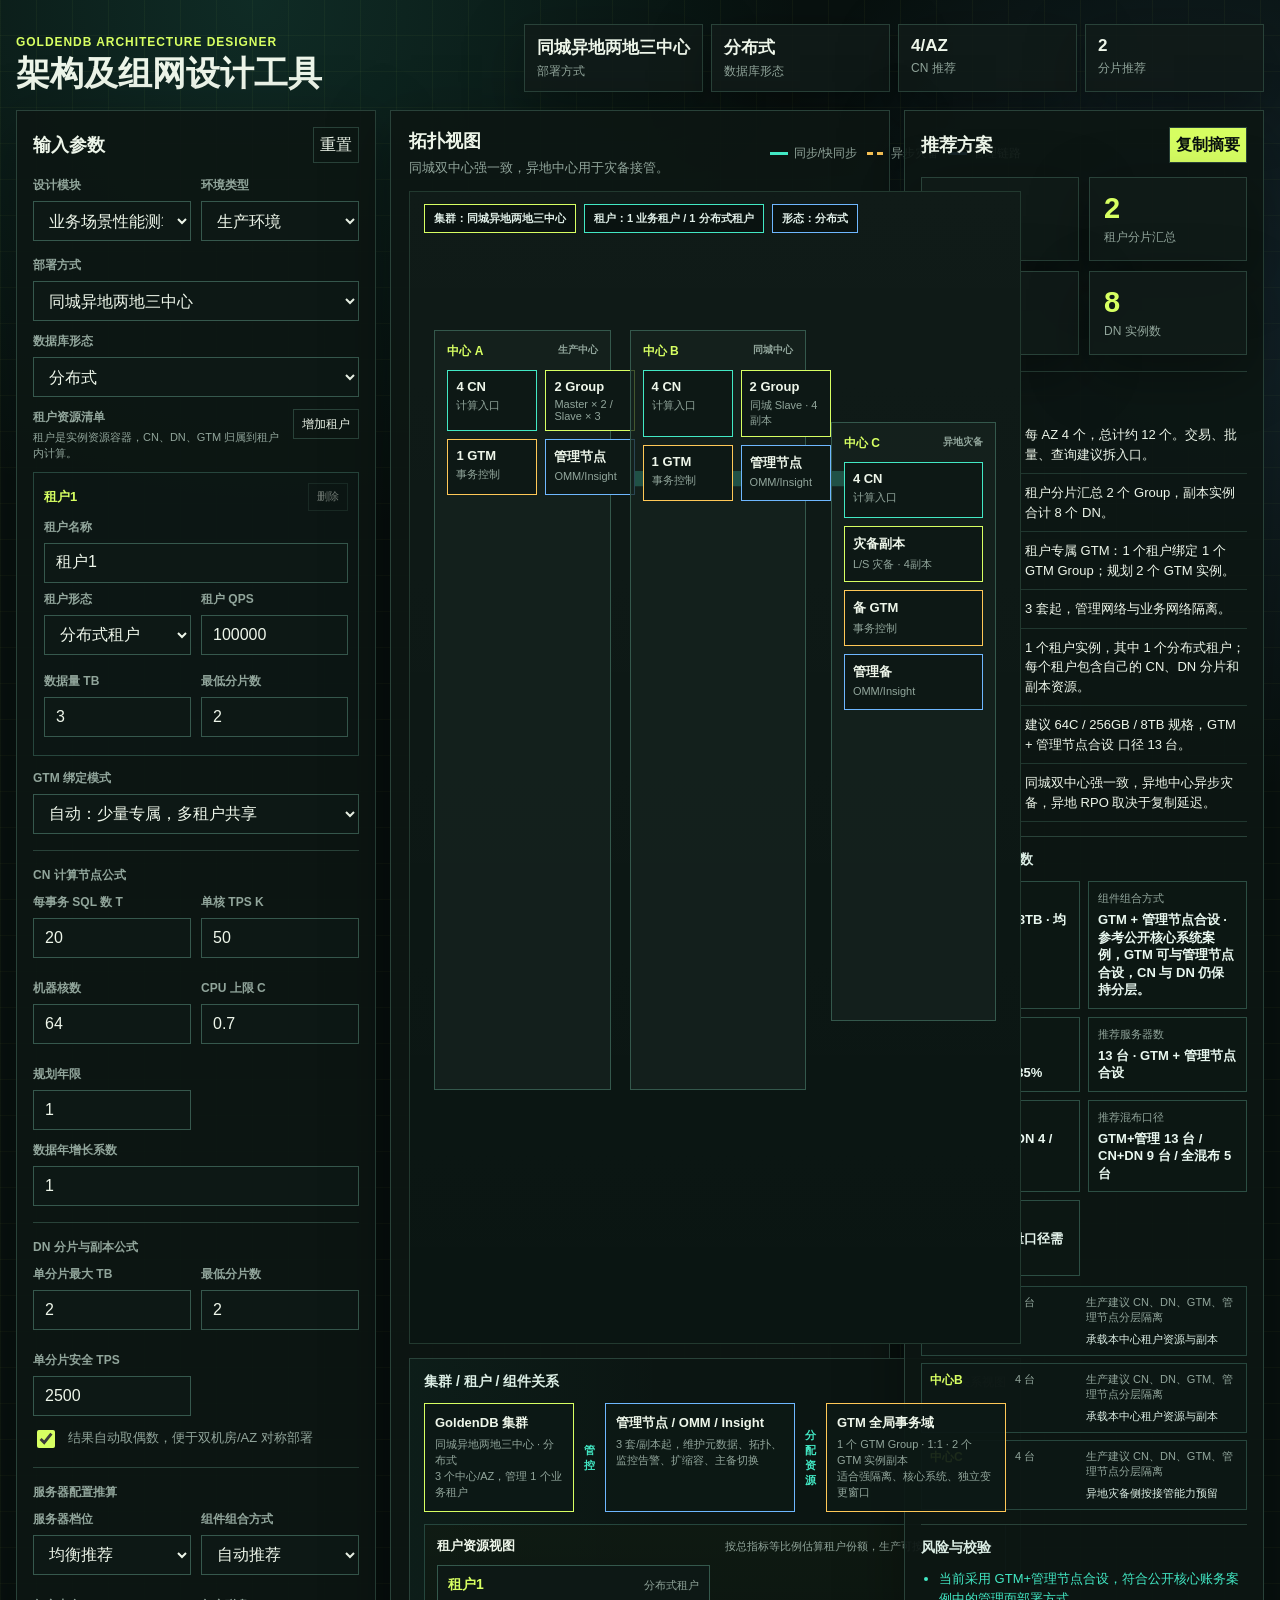
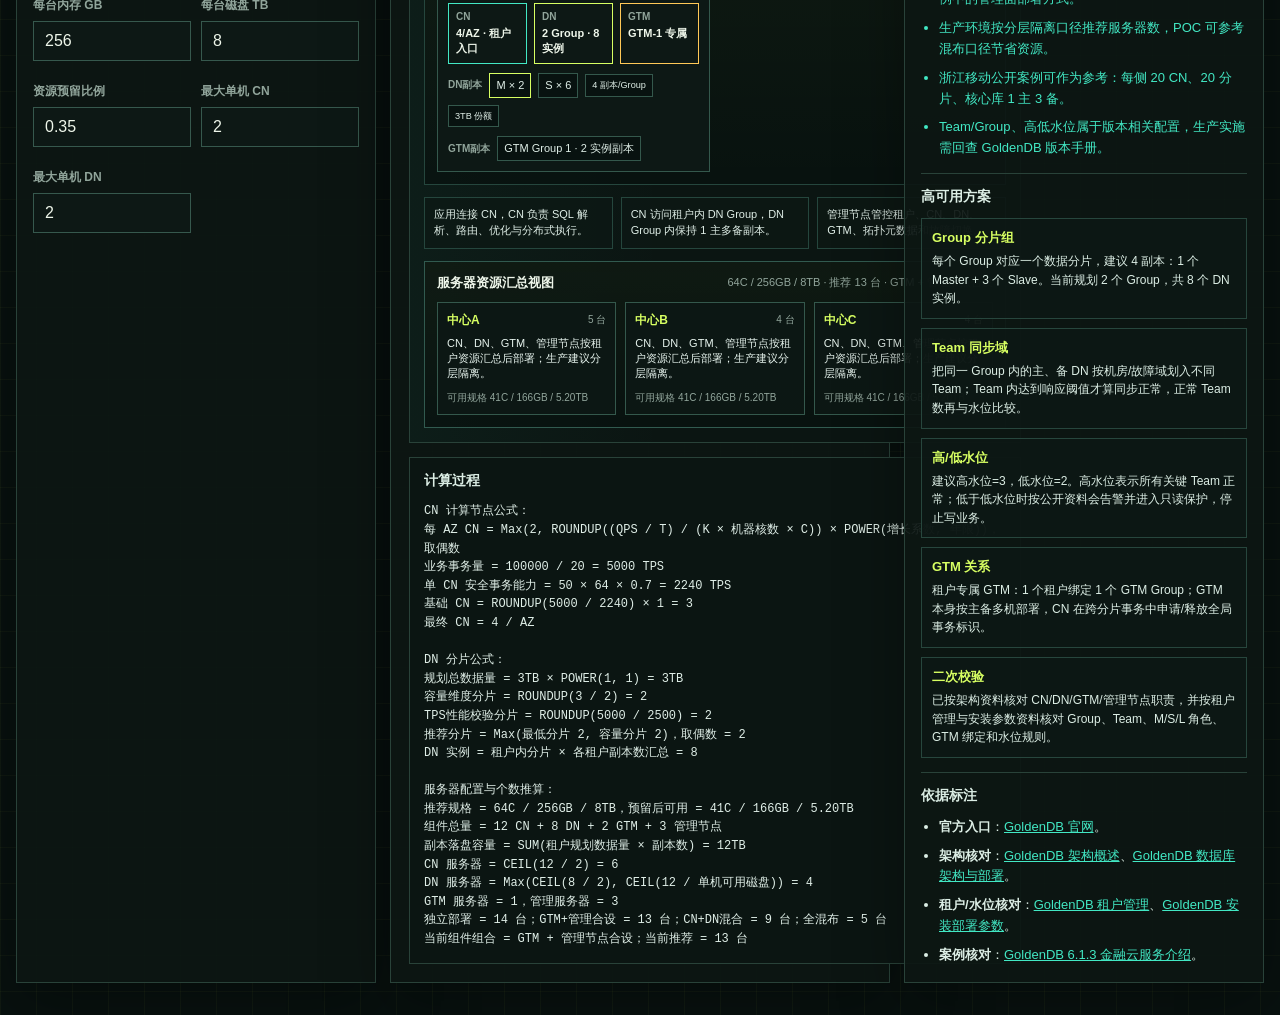
==== index.html @ 8abfb055 "Add GoldenDB architecture designer" ====
<!doctype html>
<html lang="zh-CN">
  <head>
    <meta charset="utf-8">
    <meta name="viewport" content="width=device-width, initial-scale=1">
    <title>GoldenDB 架构及组网设计工具</title>
    <link rel="stylesheet" href="./styles.css">
  </head>
  <body>
    <main class="shell">
      <header class="topbar">
        <div>
          <p class="eyebrow">GoldenDB Architecture Designer</p>
          <h1>架构及组网设计工具</h1>
        </div>
        <div class="status-strip" aria-label="方案摘要">
          <div><span id="summaryMode">两地三中心</span><small>部署方式</small></div>
          <div><span id="summaryShape">分布式</span><small>数据库形态</small></div>
          <div><span id="summaryCn">4/AZ</span><small>CN 推荐</small></div>
          <div><span id="summaryShard">2</span><small>分片推荐</small></div>
        </div>
      </header>

      <section class="workspace">
        <aside class="panel input-panel" aria-label="参数配置">
          <div class="panel-head">
            <h2>输入参数</h2>
            <button id="resetBtn" class="ghost-btn" type="button">重置</button>
          </div>

          <div class="grid-two">
            <label class="field">
              <span>设计模块</span>
              <select id="designModule">
                <option value="business" selected>业务场景性能测算</option>
                <option value="reverse">资源约束反推架构</option>
              </select>
            </label>
            <label class="field">
              <span>环境类型</span>
              <select id="environmentType">
                <option value="poc">POC测试环境</option>
                <option value="production" selected>生产环境</option>
              </select>
            </label>
          </div>

          <section id="businessParams" class="parameter-section">
            <label class="field">
              <span>部署方式</span>
              <select id="deploymentMode">
                <option value="local1az">本地单机房（POC）</option>
                <option value="local2az">同城本地两机房</option>
                <option value="twoSiteThreeDc" selected>同城异地两地三中心</option>
                <option value="threeSiteFiveDc">三地五中心</option>
              </select>
            </label>

            <label class="field">
              <span>数据库形态</span>
              <select id="dbShape">
                <option value="distributed" selected>分布式</option>
                <option value="centralized">集中式</option>
              </select>
            </label>

            <div class="tenant-editor-section">
              <div class="section-headline">
                <div>
                  <span class="section-label">租户资源清单</span>
                  <small>租户是实例资源容器，CN、DN、GTM 归属到租户内计算。</small>
                </div>
                <button id="addBusinessTenantBtn" class="ghost-btn compact-btn" type="button">增加租户</button>
              </div>
              <div id="businessTenantEditor" class="tenant-editor"></div>
            </div>

            <label class="field">
              <span>GTM 绑定模式</span>
              <select id="gtmBindMode">
                <option value="auto" selected>自动：少量专属，多租户共享</option>
                <option value="dedicated">租户专属：GTM 与租户 1:1</option>
                <option value="shared">系统级共享：GTM 与租户 1:n</option>
              </select>
            </label>

            <div class="divider"></div>

            <div class="section-label">CN 计算节点公式</div>
            <div class="grid-two">
              <label class="field">
                <span>每事务 SQL 数 T</span>
                <input id="sqlPerTxn" type="number" min="1" value="20">
              </label>
              <label class="field">
                <span>单核 TPS K</span>
                <input id="singleCoreTps" type="number" min="1" value="50">
              </label>
              <label class="field">
                <span>机器核数</span>
                <input id="cpuCores" type="number" min="1" value="64">
              </label>
              <label class="field">
                <span>CPU 上限 C</span>
                <input id="cpuLimit" type="number" min="0.1" max="1" step="0.05" value="0.7">
              </label>
              <label class="field">
                <span>规划年限</span>
                <input id="years" type="number" min="0" value="1">
              </label>
            </div>

            <label class="field">
              <span>数据年增长系数</span>
              <input id="growthFactor" type="number" min="1" step="0.05" value="1">
            </label>

            <div class="divider"></div>

            <div class="section-label">DN 分片与副本公式</div>
            <div class="grid-two">
              <label class="field">
                <span>单分片最大 TB</span>
                <input id="maxShardTb" type="number" min="0.1" step="0.1" value="2">
              </label>
              <label class="field">
                <span>最低分片数</span>
                <input id="minShards" type="number" min="1" value="2">
              </label>
              <label class="field">
                <span>单分片安全 TPS</span>
                <input id="safeShardTps" type="number" min="1" value="2500">
              </label>
            </div>

            <label class="toggle">
              <input id="forceEven" type="checkbox" checked>
              <span>结果自动取偶数，便于双机房/AZ 对称部署</span>
            </label>

            <div class="divider"></div>

            <div class="section-label">服务器配置推算</div>
            <div class="grid-two">
              <label class="field">
                <span>服务器档位</span>
                <select id="businessServerProfile">
                  <option value="balanced" selected>均衡推荐</option>
                  <option value="performance">性能优先</option>
                  <option value="storage">容量优先</option>
                </select>
              </label>
              <label class="field">
                <span>组件组合方式</span>
                <select id="businessComponentLayout">
                  <option value="auto" selected>自动推荐</option>
                  <option value="dedicated">独立部署</option>
                  <option value="gtmMgrMixed">GTM + 管理节点合设</option>
                  <option value="cnDnMixed">CN + DN 混合部署</option>
                  <option value="allMixed">CN + DN + GTM + 管理全混布</option>
                </select>
              </label>
              <label class="field">
                <span>每台内存 GB</span>
                <input id="businessMemoryGb" type="number" min="1" value="256">
              </label>
              <label class="field">
                <span>每台磁盘 TB</span>
                <input id="businessDiskTb" type="number" min="0.1" step="0.1" value="8">
              </label>
              <label class="field">
                <span>资源预留比例</span>
                <input id="businessReserveRatio" type="number" min="0" max="0.8" step="0.05" value="0.35">
              </label>
              <label class="field">
                <span>最大单机 CN</span>
                <input id="businessMaxCnPerServer" type="number" min="1" value="2">
              </label>
              <label class="field">
                <span>最大单机 DN</span>
                <input id="businessMaxDnPerServer" type="number" min="1" value="2">
              </label>
            </div>
          </section>

          <section id="reverseParams" class="parameter-section hidden">
            <label class="field">
              <span>部署方式</span>
              <select id="reverseDeploymentMode">
                <option value="local1az">本地单机房（POC）</option>
                <option value="local2az">同城本地两机房</option>
                <option value="twoSiteThreeDc" selected>同城异地两地三中心</option>
                <option value="threeSiteFiveDc">三地五中心</option>
              </select>
            </label>

            <label class="field">
              <span>设计目标</span>
              <select id="reverseGoal">
                <option value="balanced" selected>均衡推荐</option>
                <option value="performance">性能优先</option>
                <option value="availability">可用性优先</option>
              </select>
            </label>

            <div class="grid-two">
              <label class="field">
                <span>服务器总数</span>
                <input id="reverseServerCount" type="number" min="1" value="20">
              </label>
              <label class="field">
                <span>服务器类型</span>
                <select id="reverseServerType">
                  <option value="general" selected>通用型</option>
                  <option value="compute">计算型</option>
                  <option value="storage">存储型</option>
                </select>
              </label>
              <label class="field">
                <span>每台 CPU 核数</span>
                <input id="reverseCpuCores" type="number" min="1" value="64">
              </label>
              <label class="field">
                <span>每台内存 GB</span>
                <input id="reverseMemoryGb" type="number" min="1" value="256">
              </label>
              <label class="field">
                <span>每台磁盘 TB</span>
                <input id="reverseDiskTb" type="number" min="0.1" step="0.1" value="8">
              </label>
              <label class="field">
                <span>资源预留比例</span>
                <input id="reverseReserveRatio" type="number" min="0" max="0.8" step="0.05" value="0.35">
              </label>
            </div>

            <div class="divider"></div>

            <div class="tenant-editor-section">
              <div class="section-headline">
                <div>
                  <span class="section-label">租户、分片与副本</span>
                  <small>资源反推按租户逐项汇总，可分别设置分片数、副本数和 CN。</small>
                </div>
                <button id="addReverseTenantBtn" class="ghost-btn compact-btn" type="button">增加租户</button>
              </div>
              <div id="reverseTenantEditor" class="tenant-editor"></div>
            </div>

            <div class="grid-two">
              <label class="field">
                <span>最大单机 DN</span>
                <input id="reverseMaxDnPerServer" type="number" min="1" value="2">
              </label>
              <label class="field">
                <span>最大单机 CN</span>
                <input id="reverseMaxCnPerServer" type="number" min="1" value="2">
              </label>
            </div>

            <label class="field">
              <span>GTM 绑定模式</span>
              <select id="reverseGtmBindMode">
                <option value="auto" selected>自动：少量专属，多租户共享</option>
                <option value="dedicated">租户专属：GTM 与租户 1:1</option>
                <option value="shared">系统级共享：GTM 与租户 1:n</option>
              </select>
            </label>

            <label class="field">
              <span>组件组合方式</span>
              <select id="reverseComponentLayout">
                <option value="auto" selected>自动推荐</option>
                <option value="dedicated">独立部署</option>
                <option value="gtmMgrMixed">GTM + 管理节点合设</option>
                <option value="cnDnMixed">CN + DN 混合部署</option>
                <option value="allMixed">CN + DN + GTM + 管理全混布</option>
              </select>
            </label>
          </section>
        </aside>

        <section class="canvas-panel" aria-label="架构拓扑">
          <div class="canvas-head">
            <div>
              <h2>拓扑视图</h2>
              <p id="topologySubtitle">同城双中心强一致，异地中心用于灾备接管。</p>
            </div>
            <div class="legend">
              <span><i class="sync"></i>同步/快同步</span>
              <span><i class="async"></i>异步灾备</span>
              <span><i class="mgmt"></i>管理链路</span>
            </div>
          </div>

          <div id="topology" class="topology" role="img" aria-label="GoldenDB 部署拓扑"></div>

          <div class="relation-card">
            <div class="relation-head">
              <h3>集群 / 租户 / 组件关系</h3>
              <span>逻辑关系视图</span>
            </div>
            <div id="relationGraph" class="relation-graph" role="img" aria-label="GoldenDB 集群租户组件关系"></div>
          </div>

          <div class="formula-card">
            <h3>计算过程</h3>
            <pre id="formulaOutput"></pre>
          </div>
        </section>

        <aside class="panel result-panel" aria-label="方案输出">
          <div class="panel-head">
            <h2>推荐方案</h2>
            <button id="copyBtn" class="primary-btn" type="button">复制摘要</button>
          </div>

          <div class="metrics">
            <div class="metric-card">
              <span id="cnPerAz">4</span>
              <small>CN/AZ 汇总</small>
            </div>
            <div class="metric-card">
              <span id="shardCount">2</span>
              <small>租户分片汇总</small>
            </div>
            <div class="metric-card">
              <span id="replicasPerShard">4</span>
              <small>每分片副本</small>
            </div>
            <div class="metric-card">
              <span id="dnInstances">8</span>
              <small>DN 实例数</small>
            </div>
          </div>

          <div class="output-block">
            <h3>节点部署建议</h3>
            <table>
              <tbody id="nodePlan"></tbody>
            </table>
          </div>

          <div id="businessServerBlock" class="output-block">
            <h3>服务器配置及个数</h3>
            <div id="businessServerPlan" class="reverse-plan"></div>
          </div>

          <div id="reversePlanBlock" class="output-block hidden">
            <h3>资源反推最优方案</h3>
            <div id="reversePlan" class="reverse-plan"></div>
          </div>

          <div class="output-block">
            <h3>风险与校验</h3>
            <ul id="riskList" class="risk-list"></ul>
          </div>

          <div class="output-block">
            <h3>高可用方案</h3>
            <div id="haGuide" class="ha-guide"></div>
          </div>

          <div class="output-block">
            <h3>依据标注</h3>
            <ul class="source-list">
              <li><strong>官方入口</strong>：<a href="https://www.goldendb.com/" target="_blank" rel="noreferrer">GoldenDB 官网</a>。</li>
              <li><strong>架构核对</strong>：<a href="https://www.modb.pro/db/1861230042106310656" target="_blank" rel="noreferrer">GoldenDB 架构概述</a>、<a href="https://www.cnblogs.com/smart-cloud/articles/19176195" target="_blank" rel="noreferrer">GoldenDB 数据库架构与部署</a>。</li>
              <li><strong>租户/水位核对</strong>：<a href="https://www.modb.pro/db/1772275217795223552" target="_blank" rel="noreferrer">GoldenDB 租户管理</a>、<a href="https://www.cnblogs.com/xinxin1222/p/18021912" target="_blank" rel="noreferrer">GoldenDB 安装部署参数</a>。</li>
              <li><strong>案例核对</strong>：<a href="https://www.bankalliance.com.cn/sccba/service/paas/database02/goldend6.1.3/index.html" target="_blank" rel="noreferrer">GoldenDB 6.1.3 金融云服务介绍</a>。</li>
            </ul>
          </div>
        </aside>
      </section>
    </main>

    <script src="./app.js"></script>
  </body>
</html>
---- styles.css ----
:root {
  --bg: #08110f;
  --panel: #111b18;
  --panel-2: #16231f;
  --ink: #eef6ea;
  --muted: #91a59b;
  --line: #294239;
  --accent: #d7ff62;
  --teal: #42e8c4;
  --blue: #6eb7ff;
  --warn: #ffc857;
  --danger: #ff6b6b;
  --shadow: 0 18px 60px rgba(0, 0, 0, 0.35);
}

* {
  box-sizing: border-box;
}

* {
  overflow-wrap: anywhere;
}

body {
  margin: 0;
  min-height: 100vh;
  color: var(--ink);
  background:
    linear-gradient(90deg, rgba(215, 255, 98, 0.04) 1px, transparent 1px),
    linear-gradient(0deg, rgba(215, 255, 98, 0.035) 1px, transparent 1px),
    radial-gradient(circle at 20% 0%, rgba(66, 232, 196, 0.12), transparent 34rem),
    radial-gradient(circle at 95% 12%, rgba(110, 183, 255, 0.12), transparent 30rem),
    var(--bg);
  background-size: 36px 36px, 36px 36px, auto, auto, auto;
  font-family: "Avenir Next", "PingFang SC", "Microsoft YaHei", sans-serif;
}

button,
input,
select {
  font: inherit;
}

.shell {
  width: min(1760px, calc(100vw - 32px));
  margin: 0 auto;
  padding: 24px 0 32px;
}

.topbar {
  display: flex;
  align-items: end;
  justify-content: space-between;
  gap: 24px;
  margin-bottom: 18px;
}

.eyebrow {
  margin: 0 0 6px;
  color: var(--accent);
  font-size: 12px;
  font-weight: 700;
  letter-spacing: 0.08em;
  text-transform: uppercase;
}

h1,
h2,
h3,
p {
  margin-top: 0;
}

h1 {
  margin-bottom: 0;
  font-size: 34px;
  line-height: 1.1;
}

h2 {
  margin-bottom: 0;
  font-size: 18px;
}

h3 {
  margin-bottom: 12px;
  font-size: 14px;
  color: #dceee5;
}

.status-strip {
  display: grid;
  grid-template-columns: repeat(4, minmax(116px, 1fr));
  gap: 8px;
  min-width: 540px;
}

.status-strip div,
.metric-card {
  border: 1px solid var(--line);
  background: rgba(17, 27, 24, 0.88);
  box-shadow: var(--shadow);
}

.status-strip div {
  padding: 11px 12px;
}

.status-strip span {
  display: block;
  font-size: 17px;
  font-weight: 800;
}

.status-strip small,
.metric-card small {
  display: block;
  margin-top: 4px;
  color: var(--muted);
  font-size: 12px;
}

.workspace {
  display: grid;
  grid-template-columns: 360px minmax(420px, 1fr) 360px;
  gap: 14px;
  align-items: stretch;
}

.panel,
.canvas-panel {
  border: 1px solid var(--line);
  background: rgba(12, 22, 19, 0.92);
  box-shadow: var(--shadow);
}

.panel {
  padding: 16px;
}

.panel-head,
.canvas-head {
  display: flex;
  align-items: center;
  justify-content: space-between;
  gap: 12px;
  margin-bottom: 14px;
}

.ghost-btn,
.primary-btn {
  min-height: 36px;
  border: 1px solid var(--line);
  cursor: pointer;
  white-space: normal;
}

.ghost-btn {
  color: var(--ink);
  background: transparent;
}

.primary-btn {
  color: #08110f;
  font-weight: 800;
  background: var(--accent);
}

.field {
  display: grid;
  gap: 7px;
  margin-bottom: 12px;
}

.field span,
.section-label {
  color: var(--muted);
  font-size: 12px;
  font-weight: 700;
}

input,
select {
  width: 100%;
  min-height: 40px;
  border: 1px solid #36584d;
  border-radius: 0;
  color: var(--ink);
  background: #0d1815;
  padding: 0 11px;
  outline: none;
  min-width: 0;
}

input:focus,
select:focus {
  border-color: var(--accent);
  box-shadow: 0 0 0 2px rgba(215, 255, 98, 0.14);
}

.grid-two {
  display: grid;
  grid-template-columns: 1fr 1fr;
  gap: 10px;
}

.divider {
  height: 1px;
  background: var(--line);
  margin: 16px 0;
}

.section-label {
  margin-bottom: 10px;
}

.section-headline {
  display: flex;
  align-items: flex-start;
  justify-content: space-between;
  gap: 10px;
  margin-bottom: 10px;
}

.section-headline .section-label {
  display: block;
  margin-bottom: 4px;
}

.section-headline small {
  display: block;
  color: var(--muted);
  font-size: 11px;
  line-height: 1.45;
}

.compact-btn {
  flex: 0 0 auto;
  min-height: 30px;
  padding: 4px 8px;
  font-size: 12px;
}

.icon-btn {
  min-height: 28px;
  padding: 3px 8px;
  font-size: 11px;
}

.icon-btn:disabled {
  cursor: not-allowed;
  opacity: 0.45;
}

.tenant-editor-section {
  margin: 12px 0 14px;
}

.tenant-editor {
  display: grid;
  gap: 10px;
}

.tenant-editor-card {
  border: 1px solid #27463d;
  background: rgba(13, 24, 21, 0.74);
  padding: 10px;
}

.tenant-editor-title {
  display: flex;
  align-items: center;
  justify-content: space-between;
  gap: 8px;
  margin-bottom: 8px;
}

.tenant-editor-title strong {
  color: var(--accent);
  font-size: 13px;
  line-height: 1.35;
}

.compact-field {
  margin-bottom: 8px;
}

.parameter-section {
  margin-top: 4px;
}

.hidden {
  display: none !important;
}

.toggle {
  display: flex;
  align-items: flex-start;
  gap: 10px;
  color: var(--muted);
  font-size: 13px;
  line-height: 1.5;
}

.toggle input {
  width: 18px;
  min-height: 18px;
  margin-top: 2px;
  accent-color: var(--accent);
}

.canvas-panel {
  display: grid;
  grid-template-rows: auto minmax(440px, 1fr) auto auto;
  padding: 18px;
}

.canvas-head p {
  margin: 6px 0 0;
  color: var(--muted);
  font-size: 13px;
}

.legend {
  display: flex;
  flex-wrap: wrap;
  justify-content: end;
  gap: 10px;
  color: var(--muted);
  font-size: 12px;
}

.legend span {
  display: inline-flex;
  align-items: center;
  gap: 6px;
}

.legend i {
  width: 18px;
  height: 3px;
  display: inline-block;
}

.sync {
  background: var(--teal);
}

.async {
  background: repeating-linear-gradient(90deg, var(--warn) 0 6px, transparent 6px 10px);
}

.mgmt {
  background: var(--blue);
}

.topology {
  position: relative;
  min-height: 440px;
  overflow: auto;
  border: 1px solid #22392f;
  background:
    linear-gradient(180deg, rgba(255,255,255,0.025), transparent),
    #0a1512;
}

.reverse-topology-board {
  position: relative;
  z-index: 1;
  display: grid;
  gap: 12px;
  min-height: 440px;
  padding: 56px 14px 14px;
}

.reverse-cluster-summary {
  display: grid;
  grid-template-columns: repeat(6, minmax(0, 1fr));
  gap: 8px;
}

.reverse-summary-card,
.reverse-server-node,
.reverse-tenant-map-card {
  border: 1px solid #34584c;
  background: rgba(13, 24, 21, 0.9);
  padding: 10px;
  min-width: 0;
}

.reverse-summary-card strong {
  display: block;
  color: var(--accent);
  font-size: 24px;
  line-height: 1;
}

.reverse-summary-card span {
  display: block;
  margin-top: 6px;
  color: #eef6ea;
  font-size: 12px;
  font-weight: 800;
}

.reverse-summary-card small,
.reverse-server-node small,
.reverse-tenant-map-card small,
.reverse-section-title span {
  display: block;
  margin-top: 5px;
  color: var(--muted);
  font-size: 11px;
  line-height: 1.35;
}

.reverse-summary-card.tenant,
.reverse-summary-card.cn {
  border-color: var(--teal);
}

.reverse-summary-card.dn {
  border-color: var(--accent);
}

.reverse-summary-card.gtm {
  border-color: var(--warn);
}

.reverse-summary-card.mgr {
  border-color: var(--blue);
}

.reverse-server-section,
.reverse-tenant-map {
  border: 1px solid #25463d;
  background: rgba(8, 17, 15, 0.62);
  padding: 12px;
}

.reverse-section-title {
  display: flex;
  align-items: center;
  justify-content: space-between;
  gap: 12px;
  margin-bottom: 10px;
}

.reverse-section-title strong {
  color: #e9f8f0;
  font-size: 13px;
}

.reverse-server-grid {
  display: grid;
  grid-template-columns: repeat(4, minmax(0, 1fr));
  gap: 9px;
}

.reverse-server-node {
  min-height: 92px;
}

.reverse-server-node.reserve {
  opacity: 0.68;
}

.reverse-server-node div {
  display: flex;
  justify-content: space-between;
  gap: 8px;
  margin-bottom: 7px;
}

.reverse-server-node strong,
.reverse-tenant-map-card strong {
  color: var(--accent);
  font-size: 12px;
}

.reverse-server-node span,
.reverse-tenant-map-card span {
  color: var(--muted);
  font-size: 11px;
}

.reverse-server-node p {
  min-height: 28px;
  margin: 0;
  color: #e7f4ee;
  font-size: 11px;
  line-height: 1.35;
}

.reverse-tenant-map-grid {
  display: grid;
  grid-template-columns: repeat(3, minmax(0, 1fr));
  gap: 9px;
}

.site {
  position: absolute;
  border: 1px solid #34584c;
  background: rgba(22, 35, 31, 0.76);
  padding: 12px;
}

.site-title {
  display: flex;
  justify-content: space-between;
  gap: 8px;
  margin-bottom: 10px;
  color: var(--accent);
  font-size: 12px;
  font-weight: 800;
}

.site-title small {
  color: var(--muted);
  font-weight: 600;
}

.node-grid {
  display: grid;
  grid-template-columns: repeat(2, minmax(90px, 1fr));
  gap: 8px;
}

.disaster-site .node-grid {
  grid-template-columns: 1fr;
}

.node {
  min-height: 56px;
  border: 1px solid #34584c;
  background: #0d1815;
  padding: 8px;
  min-width: 0;
}

.node strong {
  display: block;
  font-size: 13px;
}

.node small {
  display: block;
  margin-top: 4px;
  color: var(--muted);
  font-size: 11px;
}

.node.cn {
  border-color: var(--teal);
}

.node.dn {
  border-color: var(--accent);
}

.node.gtm {
  border-color: var(--warn);
}

.node.mgr {
  border-color: var(--blue);
}

.link-layer {
  position: absolute;
  inset: 0;
  pointer-events: none;
}

.topology-ribbon {
  position: absolute;
  left: 14px;
  right: 14px;
  top: 12px;
  z-index: 2;
  display: flex;
  flex-wrap: wrap;
  gap: 8px;
  pointer-events: none;
}

.topology-chip {
  border: 1px solid #34584c;
  background: rgba(8, 17, 15, 0.84);
  color: #dfeee7;
  padding: 6px 9px;
  font-size: 11px;
  font-weight: 800;
}

.topology-chip.cluster {
  border-color: var(--accent);
}

.topology-chip.tenant {
  border-color: var(--teal);
}

.topology-chip.shape {
  border-color: var(--blue);
}

.formula-card {
  margin-top: 14px;
  border: 1px solid var(--line);
  background: #0b1512;
  padding: 14px;
}

.relation-card {
  margin-top: 14px;
  border: 1px solid var(--line);
  background:
    linear-gradient(90deg, rgba(66, 232, 196, 0.04), transparent 42%),
    #0b1512;
  padding: 14px;
}

.relation-head {
  display: flex;
  align-items: center;
  justify-content: space-between;
  gap: 12px;
  margin-bottom: 12px;
}

.relation-head h3 {
  margin-bottom: 0;
}

.relation-head span {
  color: var(--muted);
  font-size: 12px;
}

.relation-graph {
  display: grid;
  gap: 12px;
}

.relation-line {
  display: grid;
  grid-template-columns: minmax(150px, 1fr) auto minmax(190px, 1.1fr) auto minmax(180px, 1fr);
  gap: 10px;
  align-items: stretch;
}

.relation-arrow {
  align-self: center;
  color: var(--teal);
  font-size: 11px;
  font-weight: 900;
  text-align: center;
  text-transform: uppercase;
}

.relation-column {
  position: relative;
  display: grid;
  align-content: start;
  gap: 10px;
}

.relation-column + .relation-column::before {
  content: "";
  position: absolute;
  left: -18px;
  top: 50%;
  width: 14px;
  height: 2px;
  background: var(--teal);
  box-shadow: 0 0 0 1px rgba(66, 232, 196, 0.18);
}

.relation-node {
  position: relative;
  border: 1px solid #34584c;
  background: rgba(13, 24, 21, 0.92);
  padding: 10px;
  min-height: 66px;
  min-width: 0;
}

.relation-node::after {
  content: attr(data-edge);
  position: absolute;
  top: 50%;
  right: -22px;
  transform: translateY(-50%);
  color: var(--teal);
  font-size: 14px;
}

.relation-column:last-child .relation-node::after {
  display: none;
}

.relation-line .relation-node::after {
  display: none;
}

.relation-node strong {
  display: block;
  font-size: 13px;
}

.relation-node small {
  display: block;
  margin-top: 5px;
  color: var(--muted);
  font-size: 11px;
  line-height: 1.45;
}

.relation-node.cluster {
  border-color: var(--accent);
}

.relation-node.system {
  border-color: var(--blue);
}

.relation-node.tenant {
  border-color: var(--teal);
}

.relation-node.cn {
  border-color: var(--teal);
}

.relation-node.dn {
  border-color: var(--accent);
}

.relation-node.gtm {
  border-color: var(--warn);
}

.relation-node.mgr {
  border-color: var(--blue);
}

.tenant-board {
  border: 1px solid #25463d;
  background:
    linear-gradient(180deg, rgba(215, 255, 98, 0.03), transparent),
    rgba(8, 17, 15, 0.72);
  padding: 12px;
}

.tenant-board-head {
  display: flex;
  align-items: center;
  justify-content: space-between;
  gap: 12px;
  margin-bottom: 10px;
}

.tenant-board-head strong {
  font-size: 13px;
}

.tenant-board-head span {
  color: var(--muted);
  font-size: 11px;
}

.tenant-grid {
  display: grid;
  grid-template-columns: repeat(2, minmax(0, 1fr));
  gap: 10px;
}

.tenant-card {
  border: 1px solid #34584c;
  background: #0d1815;
  padding: 10px;
  min-width: 0;
}

.tenant-title {
  display: flex;
  align-items: center;
  justify-content: space-between;
  gap: 8px;
  margin-bottom: 9px;
}

.tenant-title strong {
  color: var(--accent);
  font-size: 14px;
}

.tenant-title span {
  color: var(--muted);
  font-size: 11px;
}

.tenant-resource-grid {
  display: grid;
  grid-template-columns: repeat(3, minmax(0, 1fr));
  gap: 7px;
}

.tenant-resource {
  min-height: 50px;
  border: 1px solid #34584c;
  padding: 7px;
}

.tenant-resource b,
.replica-strip b {
  display: block;
  margin-bottom: 4px;
  font-size: 10px;
  color: var(--muted);
}

.tenant-resource span {
  display: block;
  font-size: 11px;
  font-weight: 800;
  line-height: 1.35;
}

.tenant-resource.cn {
  border-color: var(--teal);
}

.tenant-resource.dn {
  border-color: var(--accent);
}

.tenant-resource.gtm {
  border-color: var(--warn);
}

.replica-strip {
  display: flex;
  align-items: center;
  flex-wrap: wrap;
  gap: 7px;
  margin-top: 9px;
  color: #dfeee7;
  font-size: 11px;
}

.replica-strip b {
  margin-bottom: 0;
}

.replica-strip span,
.replica-strip small,
.tenant-overflow {
  border: 1px solid #34584c;
  background: rgba(8, 17, 15, 0.74);
  padding: 4px 6px;
  line-height: 1.35;
}

.replica-strip .master {
  border-color: var(--accent);
}

.tenant-overflow {
  color: var(--muted);
  font-size: 12px;
}

.server-board {
  border-color: #315a4f;
}

.server-board-grid {
  display: grid;
  grid-template-columns: repeat(3, minmax(0, 1fr));
  gap: 9px;
}

.server-tile {
  min-height: 100px;
  border: 1px solid #34584c;
  background: rgba(13, 24, 21, 0.9);
  padding: 9px;
}

.server-tile div {
  display: flex;
  align-items: center;
  justify-content: space-between;
  gap: 8px;
  margin-bottom: 7px;
}

.server-tile strong {
  color: var(--accent);
  font-size: 12px;
}

.server-tile span,
.server-tile small {
  color: var(--muted);
  font-size: 10px;
}

.server-tile p {
  min-height: 36px;
  margin: 0 0 7px;
  color: #e7f4ee;
  font-size: 11px;
  line-height: 1.35;
}

.relation-notes {
  display: grid;
  grid-template-columns: repeat(3, minmax(0, 1fr));
  gap: 8px;
}

.relation-notes span {
  border: 1px solid #25463d;
  background: rgba(13, 24, 21, 0.76);
  color: #dfeee7;
  padding: 9px;
  font-size: 11px;
  line-height: 1.45;
}

pre {
  margin: 0;
  overflow: auto;
  white-space: pre-wrap;
  color: #dfeee7;
  font-family: "SFMono-Regular", Consolas, monospace;
  font-size: 12px;
  line-height: 1.55;
}

.metrics {
  display: grid;
  grid-template-columns: repeat(2, 1fr);
  gap: 10px;
  margin-bottom: 16px;
}

.metric-card {
  padding: 14px;
}

.metric-card span {
  display: block;
  font-size: 29px;
  font-weight: 900;
  color: var(--accent);
}

.output-block {
  border-top: 1px solid var(--line);
  padding-top: 14px;
  margin-top: 14px;
}

table {
  width: 100%;
  border-collapse: collapse;
  font-size: 13px;
}

td {
  border-bottom: 1px solid #20372f;
  padding: 9px 0;
  vertical-align: top;
  line-height: 1.5;
}

td:first-child {
  color: var(--muted);
  width: 104px;
  min-width: 96px;
}

.risk-list,
.source-list {
  margin: 0;
  padding-left: 18px;
  color: #dceee5;
  font-size: 13px;
  line-height: 1.6;
}

.risk-list li + li,
.source-list li + li {
  margin-top: 8px;
}

.risk-high {
  color: var(--danger);
}

.risk-mid {
  color: var(--warn);
}

.risk-ok {
  color: var(--teal);
}

.ha-guide {
  display: grid;
  gap: 9px;
}

.ha-item {
  border: 1px solid #27463d;
  background: rgba(13, 24, 21, 0.72);
  padding: 10px;
}

.ha-item strong {
  display: block;
  margin-bottom: 5px;
  color: var(--accent);
  font-size: 13px;
}

.ha-item span {
  display: block;
  color: #dceee5;
  font-size: 12px;
  line-height: 1.55;
}

.reverse-plan {
  display: grid;
  gap: 10px;
}

.reverse-card-grid {
  display: grid;
  grid-template-columns: repeat(2, minmax(0, 1fr));
  gap: 8px;
}

.reverse-card {
  border: 1px solid #2c4e43;
  background: rgba(13, 24, 21, 0.76);
  padding: 9px;
}

.reverse-card span {
  display: block;
  margin-bottom: 5px;
  color: var(--muted);
  font-size: 11px;
}

.reverse-card strong {
  display: block;
  color: #e9f8f0;
  font-size: 13px;
  line-height: 1.35;
  overflow-wrap: anywhere;
}

.server-plan-list {
  display: grid;
  gap: 7px;
}

.server-row {
  display: grid;
  grid-template-columns: 78px 64px 1fr;
  gap: 7px;
  align-items: start;
  border: 1px solid #27463d;
  background: rgba(13, 24, 21, 0.72);
  padding: 8px;
}

.server-row strong {
  color: var(--accent);
  font-size: 12px;
  line-height: 1.35;
}

.server-row span,
.server-row small,
.server-row i {
  color: var(--muted);
  font-size: 11px;
  font-style: normal;
}

.server-row small,
.server-row i {
  grid-column: 3;
}

.server-row i {
  color: #dceee5;
}

a {
  color: var(--teal);
}

@media (max-width: 1100px) {
  .topbar {
    align-items: stretch;
    flex-direction: column;
  }

  .status-strip {
    min-width: 0;
  }

  .workspace {
    grid-template-columns: 1fr;
  }

  .canvas-panel {
    min-height: 720px;
  }

.relation-line,
.relation-notes,
  .server-board-grid,
  .reverse-cluster-summary,
  .reverse-tenant-map-grid {
    grid-template-columns: 1fr;
    gap: 12px;
  }

  .reverse-server-grid {
    grid-template-columns: repeat(2, minmax(0, 1fr));
  }

  .relation-arrow {
    display: none;
  }

  .relation-column + .relation-column::before,
  .relation-node::after {
    display: none;
  }
}

@media (max-width: 720px) {
  .shell {
    width: min(100vw - 20px, 1760px);
    padding-top: 14px;
  }

  h1 {
    font-size: 26px;
  }

  .status-strip,
  .grid-two,
  .metrics {
    grid-template-columns: 1fr;
  }

  .canvas-panel {
    padding: 12px;
  }

  .topology {
    min-height: 760px;
  }

  .tenant-grid,
  .tenant-resource-grid,
  .reverse-card-grid,
  .server-row,
  .reverse-server-grid {
    grid-template-columns: 1fr;
  }

  .server-row small,
  .server-row i {
    grid-column: auto;
  }
}
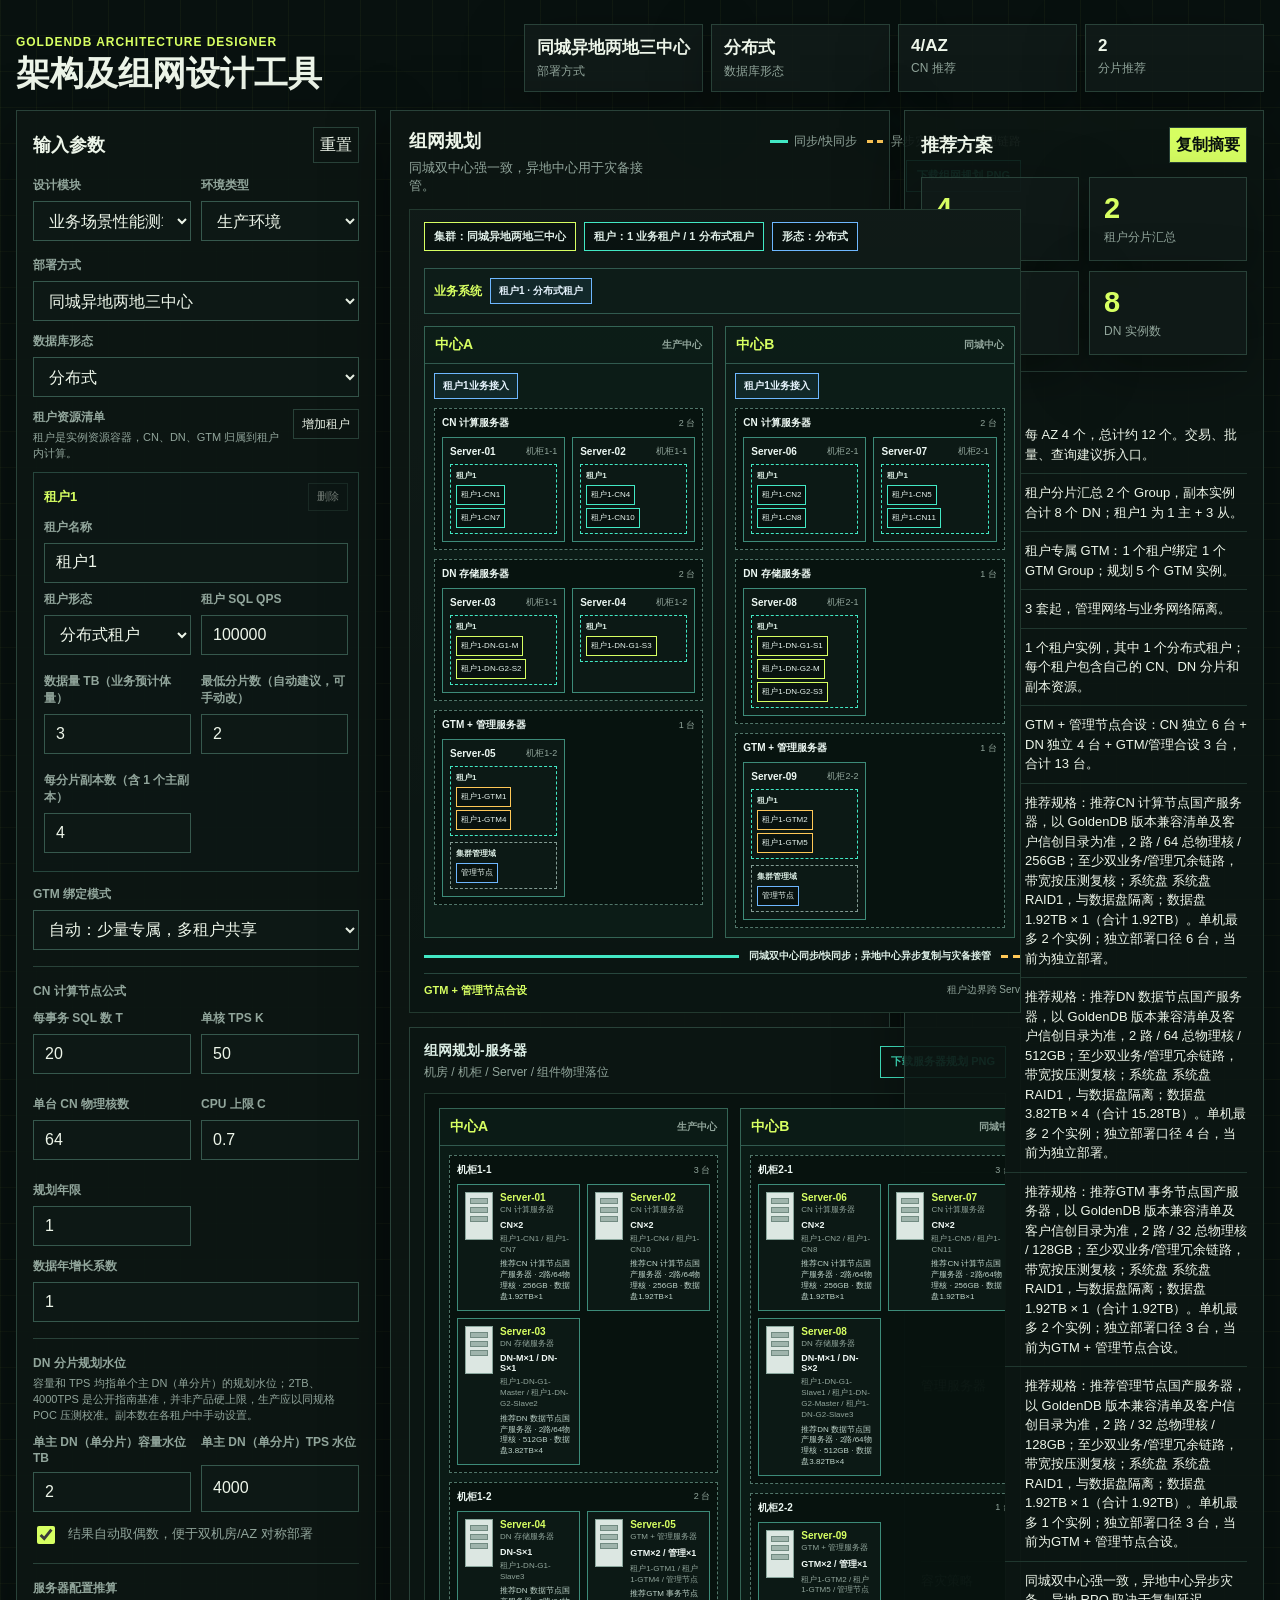
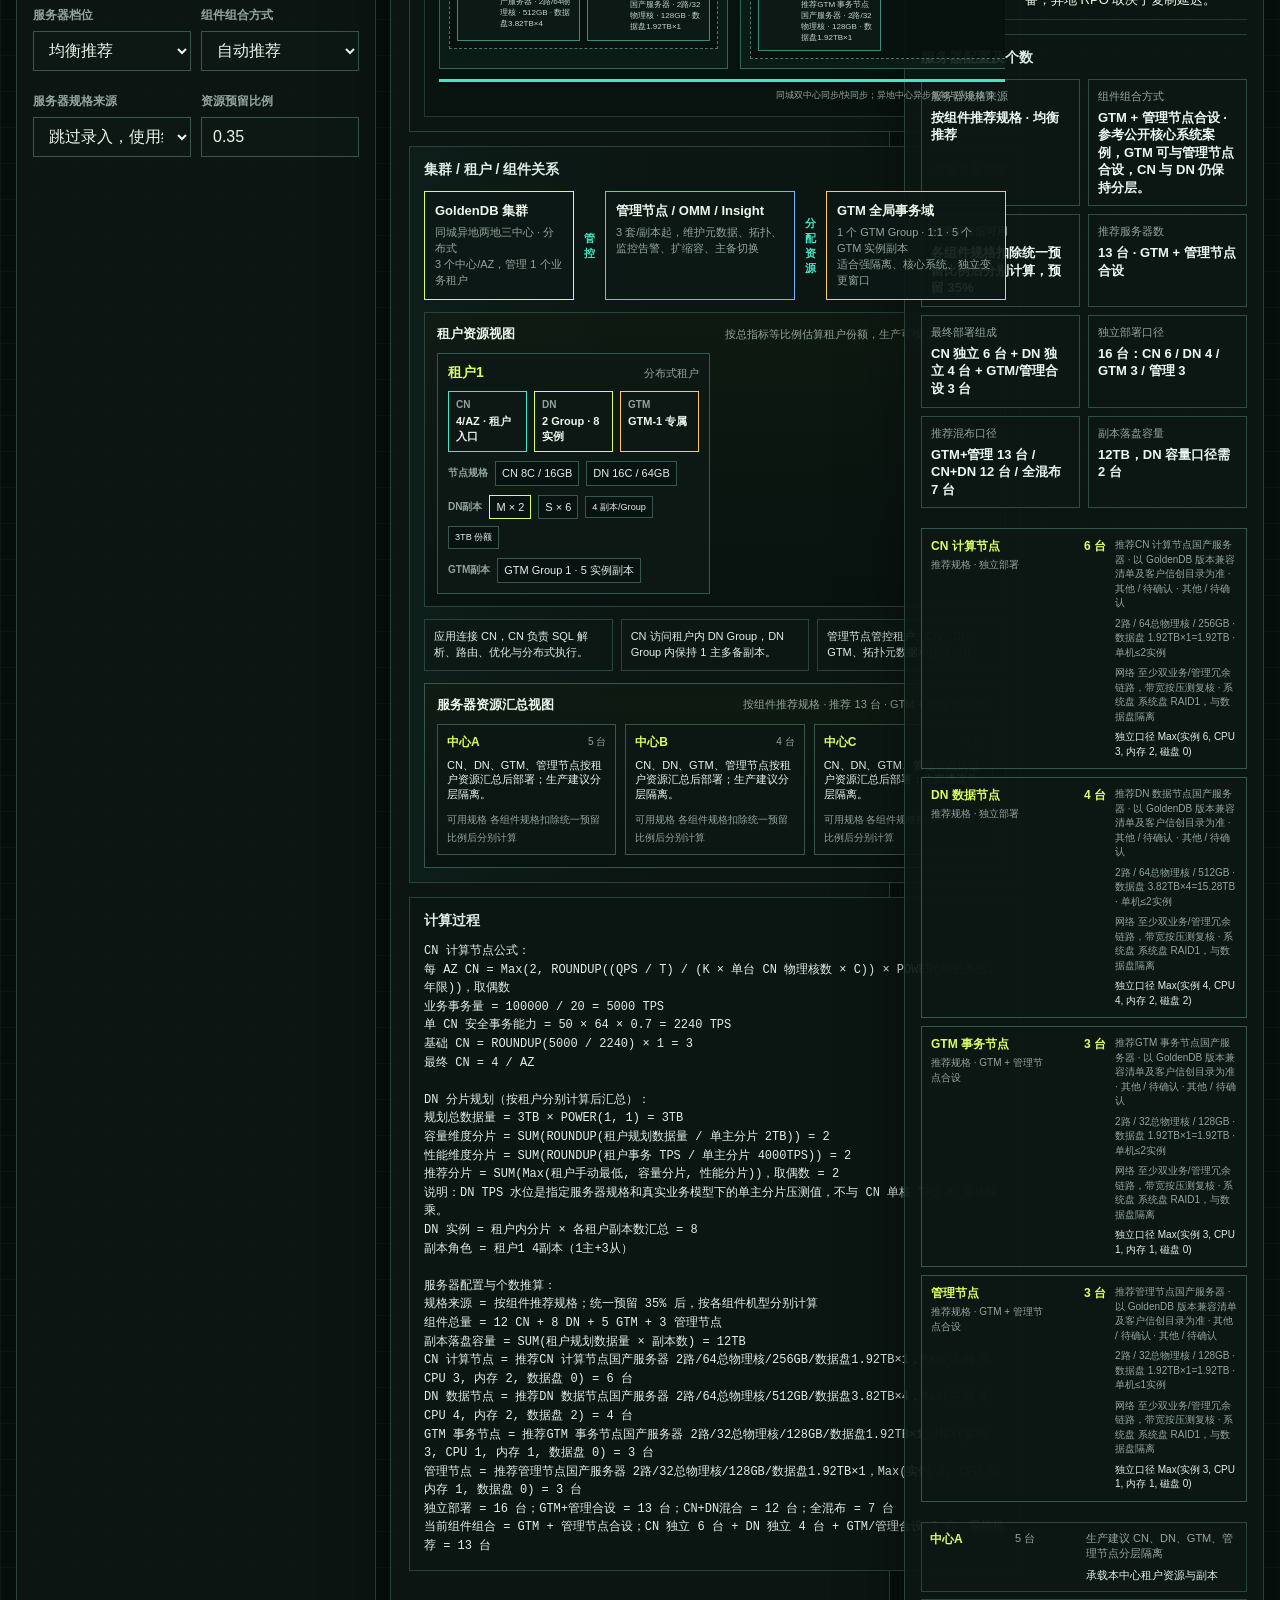
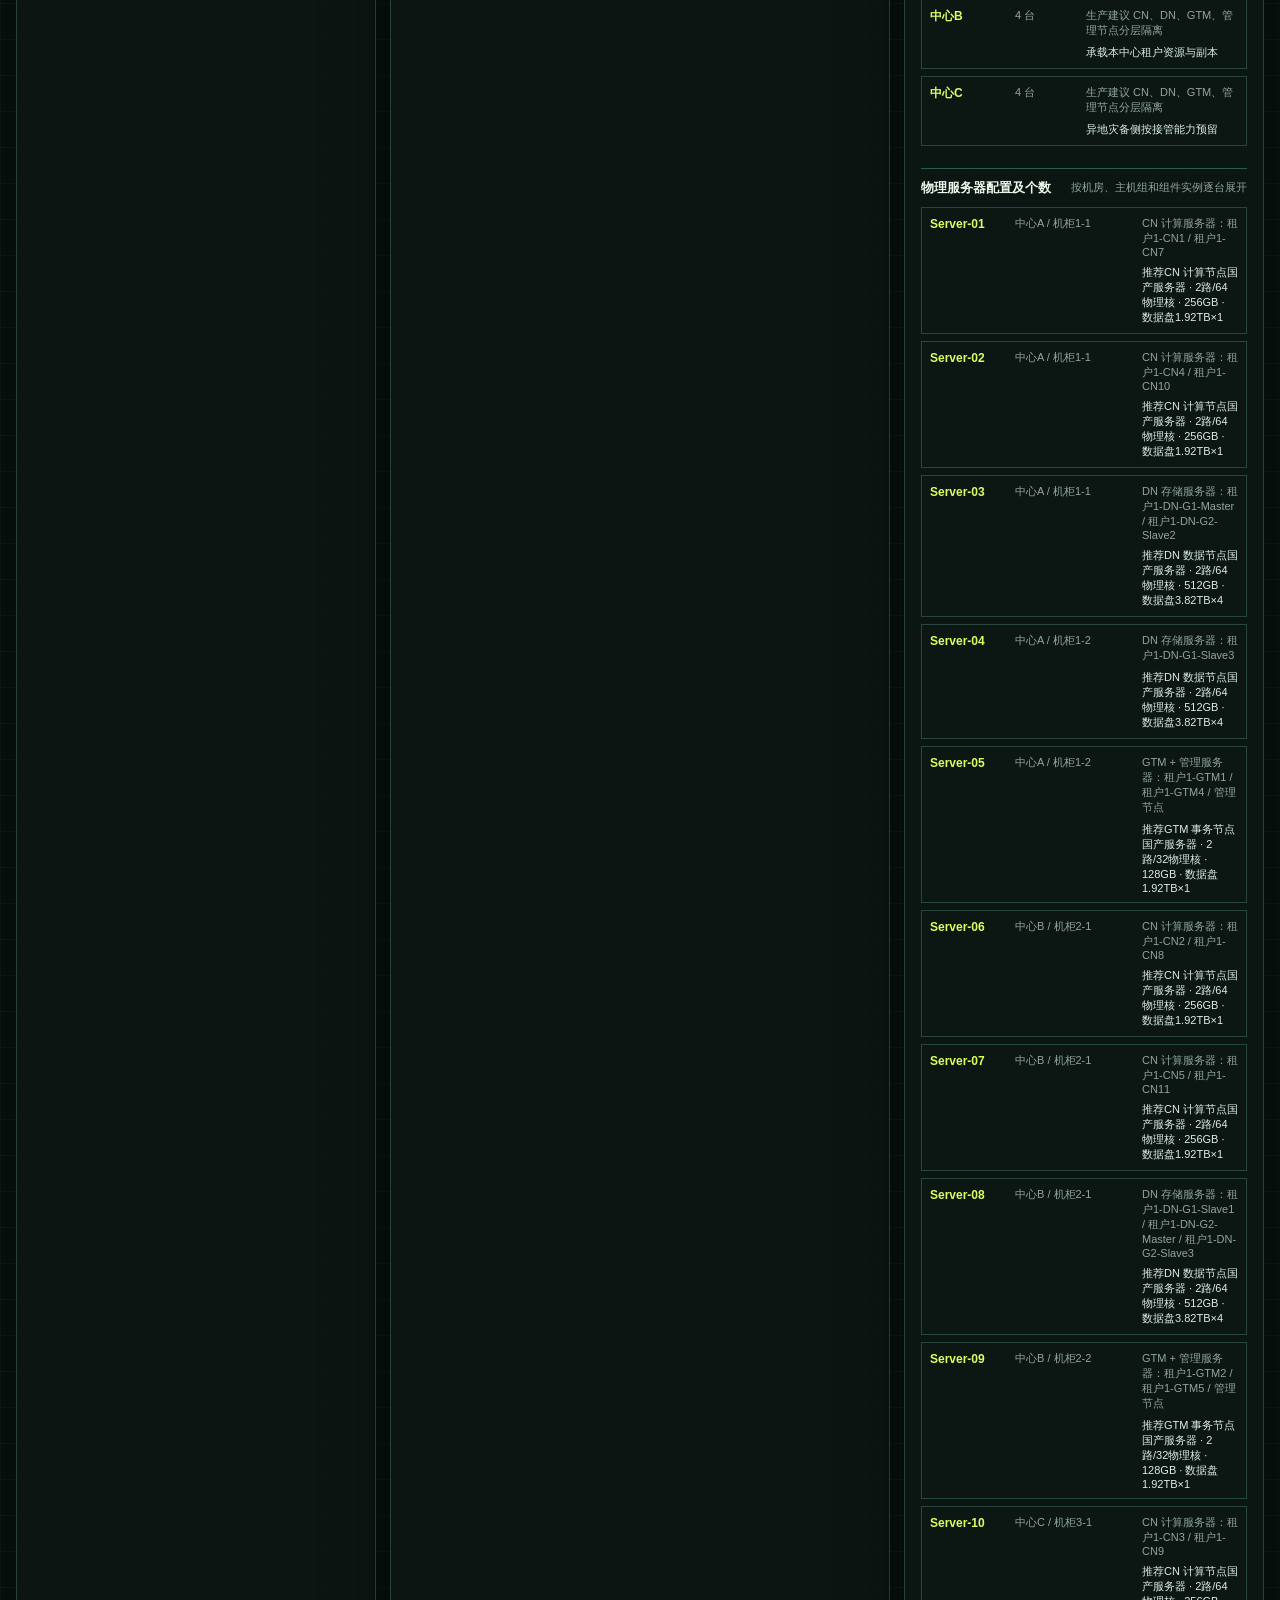
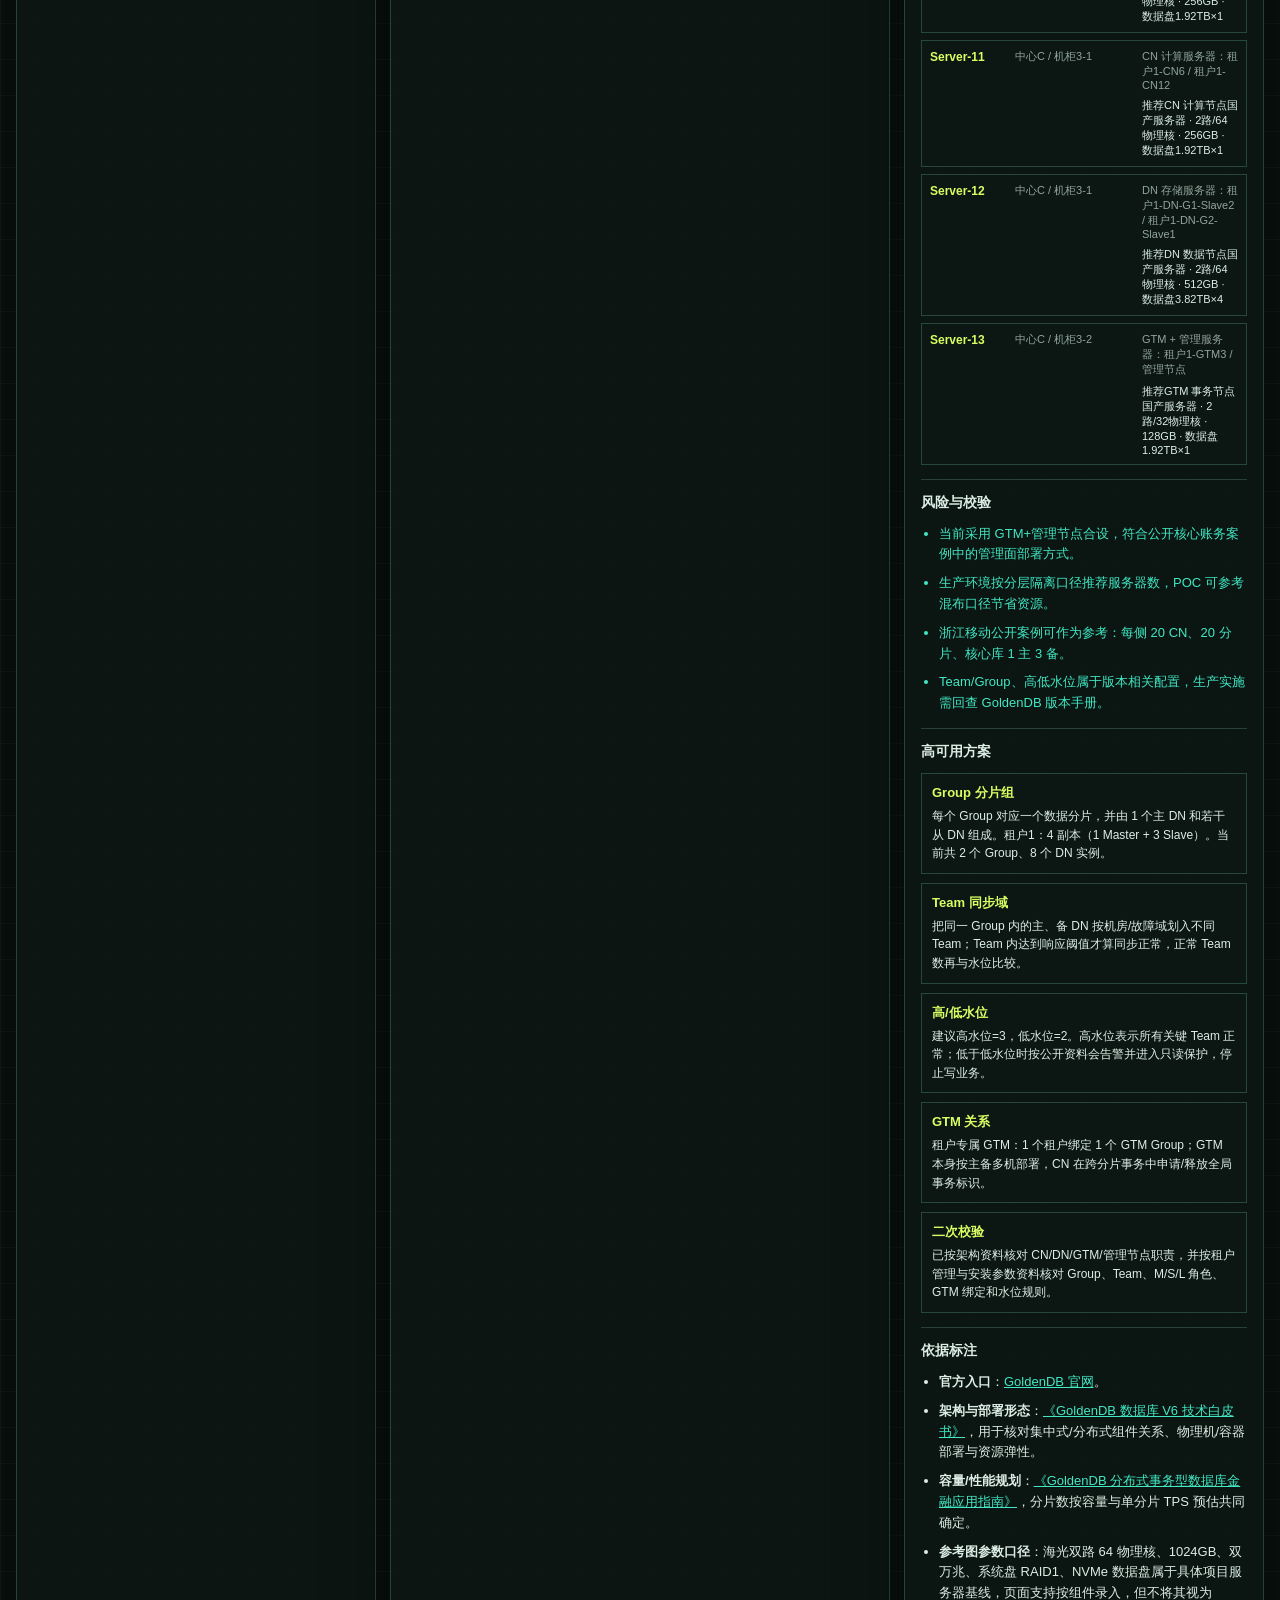
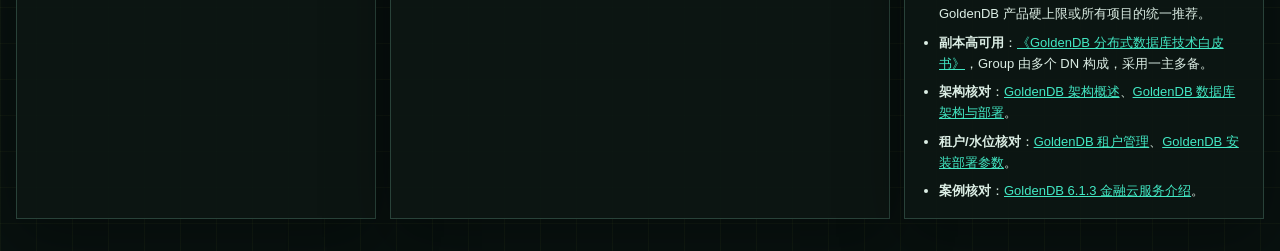
==== commit 33eb866b: "Publish topology downloads" ====
--- a/index.html
+++ b/index.html
@@ -97,7 +97,7 @@
                 <input id="singleCoreTps" type="number" min="1" value="50">
               </label>
               <label class="field">
-                <span>机器核数</span>
+                <span>单台 CN 物理核数</span>
                 <input id="cpuCores" type="number" min="1" value="64">
               </label>
               <label class="field">
@@ -117,19 +117,20 @@
 
             <div class="divider"></div>
 
-            <div class="section-label">DN 分片与副本公式</div>
-            <div class="grid-two">
-              <label class="field">
-                <span>单分片最大 TB</span>
+            <div class="section-headline parameter-headline">
+              <div>
+                <span class="section-label">DN 分片规划水位</span>
+                <small>容量和 TPS 均指单个主 DN（单分片）的规划水位；2TB、4000TPS 是公开指南基准，并非产品硬上限，生产应以同规格 POC 压测校准。副本数在各租户中手动设置。</small>
+              </div>
+            </div>
+            <div class="grid-two">
+              <label class="field">
+                <span>单主 DN（单分片）容量水位 TB</span>
                 <input id="maxShardTb" type="number" min="0.1" step="0.1" value="2">
               </label>
               <label class="field">
-                <span>最低分片数</span>
-                <input id="minShards" type="number" min="1" value="2">
-              </label>
-              <label class="field">
-                <span>单分片安全 TPS</span>
-                <input id="safeShardTps" type="number" min="1" value="2500">
+                <span>单主 DN（单分片）TPS 水位</span>
+                <input id="safeShardTps" type="number" min="1" value="4000">
               </label>
             </div>
 
@@ -161,25 +162,24 @@
                 </select>
               </label>
               <label class="field">
-                <span>每台内存 GB</span>
-                <input id="businessMemoryGb" type="number" min="1" value="256">
-              </label>
-              <label class="field">
-                <span>每台磁盘 TB</span>
-                <input id="businessDiskTb" type="number" min="0.1" step="0.1" value="8">
+                <span>服务器规格来源</span>
+                <select id="businessServerConfigMode">
+                  <option value="recommended" selected>跳过录入，使用组件推荐规格</option>
+                  <option value="customer">录入客户国产服务器机型</option>
+                </select>
               </label>
               <label class="field">
                 <span>资源预留比例</span>
                 <input id="businessReserveRatio" type="number" min="0" max="0.8" step="0.05" value="0.35">
               </label>
-              <label class="field">
-                <span>最大单机 CN</span>
-                <input id="businessMaxCnPerServer" type="number" min="1" value="2">
-              </label>
-              <label class="field">
-                <span>最大单机 DN</span>
-                <input id="businessMaxDnPerServer" type="number" min="1" value="2">
-              </label>
+            </div>
+
+            <div id="customerServerConfig" class="customer-server-config hidden">
+              <div class="component-config-intro">
+                <strong>客户机型按组件录入</strong>
+                <span>勾选后使用客户提供的机型计算；未勾选的组件继续采用推荐规格。CPU 必须填写物理核，操作系统及 CPU 架构需按 GoldenDB 当前版本认证清单复核。</span>
+              </div>
+              <div id="componentMachineGrid" class="component-machine-grid"></div>
             </div>
           </section>
 
@@ -283,17 +283,31 @@
         <section class="canvas-panel" aria-label="架构拓扑">
           <div class="canvas-head">
             <div>
-              <h2>拓扑视图</h2>
+              <h2>组网规划</h2>
               <p id="topologySubtitle">同城双中心强一致，异地中心用于灾备接管。</p>
             </div>
-            <div class="legend">
-              <span><i class="sync"></i>同步/快同步</span>
-              <span><i class="async"></i>异步灾备</span>
-              <span><i class="mgmt"></i>管理链路</span>
+            <div class="canvas-actions">
+              <div class="legend">
+                <span><i class="sync"></i>同步/快同步</span>
+                <span><i class="async"></i>异步灾备</span>
+                <span><i class="mgmt"></i>管理链路</span>
+              </div>
+              <button id="downloadTopologyBtn" class="ghost-btn export-btn" type="button">下载组网规划 PNG</button>
             </div>
           </div>
 
           <div id="topology" class="topology" role="img" aria-label="GoldenDB 部署拓扑"></div>
+
+          <div class="server-topology-card">
+            <div class="relation-head">
+              <div>
+                <h3>组网规划-服务器</h3>
+                <span>机房 / 机柜 / Server / 组件物理落位</span>
+              </div>
+              <button id="downloadServerTopologyBtn" class="ghost-btn export-btn" type="button">下载服务器规划 PNG</button>
+            </div>
+            <div id="serverTopology" class="server-topology" role="img" aria-label="GoldenDB 服务器物理组网拓扑"></div>
+          </div>
 
           <div class="relation-card">
             <div class="relation-head">
@@ -326,7 +340,7 @@
             </div>
             <div class="metric-card">
               <span id="replicasPerShard">4</span>
-              <small>每分片副本</small>
+              <small>最大每分片副本</small>
             </div>
             <div class="metric-card">
               <span id="dnInstances">8</span>
@@ -365,6 +379,10 @@
             <h3>依据标注</h3>
             <ul class="source-list">
               <li><strong>官方入口</strong>：<a href="https://www.goldendb.com/" target="_blank" rel="noreferrer">GoldenDB 官网</a>。</li>
+              <li><strong>架构与部署形态</strong>：<a href="https://www.zte.com.cn/content/dam/zte-site/res-www-zte-com-cn/goldendb/%E9%87%91%E7%AF%86%E4%BF%A1%E7%A7%91GoldenDB%E6%95%B0%E6%8D%AE%E5%BA%93V6%E6%8A%80%E6%9C%AF%E7%99%BD%E7%9A%AE%E4%B9%A6.pdf" target="_blank" rel="noreferrer">《GoldenDB 数据库 V6 技术白皮书》</a>，用于核对集中式/分布式组件关系、物理机/容器部署与资源弹性。</li>
+              <li><strong>容量/性能规划</strong>：<a href="https://www.zte.com.cn/content/dam/zte-site/res-www-zte-com-cn/mediares/golden_db/pdf/report2024010303.pdf" target="_blank" rel="noreferrer">《GoldenDB 分布式事务型数据库金融应用指南》</a>，分片数按容量与单分片 TPS 预估共同确定。</li>
+              <li><strong>参考图参数口径</strong>：海光双路 64 物理核、1024GB、双万兆、系统盘 RAID1、NVMe 数据盘属于具体项目服务器基线，页面支持按组件录入，但不将其视为 GoldenDB 产品硬上限或所有项目的统一推荐。</li>
+              <li><strong>副本高可用</strong>：<a href="https://www.zte.com.cn/content/dam/zte-site/res-www-zte-com-cn/mediares/zte/zhengqi/finance/hangyedongcha/GoldenDB.pdf" target="_blank" rel="noreferrer">《GoldenDB 分布式数据库技术白皮书》</a>，Group 由多个 DN 构成，采用一主多备。</li>
               <li><strong>架构核对</strong>：<a href="https://www.modb.pro/db/1861230042106310656" target="_blank" rel="noreferrer">GoldenDB 架构概述</a>、<a href="https://www.cnblogs.com/smart-cloud/articles/19176195" target="_blank" rel="noreferrer">GoldenDB 数据库架构与部署</a>。</li>
               <li><strong>租户/水位核对</strong>：<a href="https://www.modb.pro/db/1772275217795223552" target="_blank" rel="noreferrer">GoldenDB 租户管理</a>、<a href="https://www.cnblogs.com/xinxin1222/p/18021912" target="_blank" rel="noreferrer">GoldenDB 安装部署参数</a>。</li>
               <li><strong>案例核对</strong>：<a href="https://www.bankalliance.com.cn/sccba/service/paas/database02/goldend6.1.3/index.html" target="_blank" rel="noreferrer">GoldenDB 6.1.3 金融云服务介绍</a>。</li>
--- a/styles.css
+++ b/styles.css
@@ -28,10 +28,8 @@
   background:
     linear-gradient(90deg, rgba(215, 255, 98, 0.04) 1px, transparent 1px),
     linear-gradient(0deg, rgba(215, 255, 98, 0.035) 1px, transparent 1px),
-    radial-gradient(circle at 20% 0%, rgba(66, 232, 196, 0.12), transparent 34rem),
-    radial-gradient(circle at 95% 12%, rgba(110, 183, 255, 0.12), transparent 30rem),
     var(--bg);
-  background-size: 36px 36px, 36px 36px, auto, auto, auto;
+  background-size: 36px 36px, 36px 36px, auto;
   font-family: "Avenir Next", "PingFang SC", "Microsoft YaHei", sans-serif;
 }
 
@@ -234,6 +232,93 @@
   line-height: 1.45;
 }
 
+.parameter-headline {
+  margin-bottom: 10px;
+}
+
+.customer-server-config {
+  margin-top: 6px;
+  padding-top: 14px;
+  border-top: 1px solid var(--line);
+}
+
+.component-config-intro {
+  display: grid;
+  gap: 5px;
+  margin-bottom: 12px;
+}
+
+.component-config-intro strong {
+  color: var(--accent);
+  font-size: 13px;
+}
+
+.component-config-intro span {
+  color: var(--muted);
+  font-size: 11px;
+  line-height: 1.55;
+}
+
+.component-machine-grid {
+  display: grid;
+  gap: 10px;
+}
+
+.component-config-card {
+  border: 1px solid #34584c;
+  background: rgba(13, 24, 21, 0.76);
+  padding: 11px;
+}
+
+.component-config-toggle {
+  display: flex;
+  align-items: flex-start;
+  gap: 9px;
+  cursor: pointer;
+}
+
+.component-config-toggle input {
+  flex: 0 0 auto;
+  width: 18px;
+  min-height: 18px;
+  margin-top: 1px;
+}
+
+.component-config-toggle span {
+  display: grid;
+  gap: 3px;
+}
+
+.component-config-toggle strong {
+  color: var(--ink);
+  font-size: 13px;
+}
+
+.component-config-toggle small {
+  color: var(--muted);
+  font-size: 11px;
+  line-height: 1.4;
+}
+
+.component-config-fields {
+  display: grid;
+  grid-template-columns: repeat(2, minmax(0, 1fr));
+  gap: 9px;
+  margin-top: 11px;
+}
+
+.component-config-fields .field {
+  margin-bottom: 0;
+}
+
+.component-model-field {
+  grid-column: 1 / -1;
+}
+
+.component-config-inactive .component-config-fields {
+  opacity: 0.38;
+}
+
 .compact-btn {
   flex: 0 0 auto;
   min-height: 30px;
@@ -311,7 +396,9 @@
 
 .canvas-panel {
   display: grid;
-  grid-template-rows: auto minmax(440px, 1fr) auto auto;
+  grid-template-rows: repeat(5, auto);
+  align-content: start;
+  min-width: 0;
   padding: 18px;
 }
 
@@ -328,6 +415,33 @@
   gap: 10px;
   color: var(--muted);
   font-size: 12px;
+}
+
+.canvas-actions {
+  display: flex;
+  align-items: center;
+  justify-content: flex-end;
+  flex-wrap: wrap;
+  gap: 10px;
+}
+
+.export-btn {
+  min-height: 32px;
+  padding: 5px 10px;
+  border-color: var(--teal);
+  color: var(--teal);
+  font-size: 11px;
+  font-weight: 800;
+}
+
+.export-btn:hover,
+.export-btn:focus-visible {
+  background: rgba(66, 232, 196, 0.1);
+}
+
+.export-btn:disabled {
+  cursor: wait;
+  opacity: 0.58;
 }
 
 .legend span {
@@ -364,6 +478,10 @@
     #0a1512;
 }
 
+.business-topology {
+  min-height: 700px;
+}
+
 .reverse-topology-board {
   position: relative;
   z-index: 1;
@@ -432,7 +550,8 @@
 }
 
 .reverse-server-section,
-.reverse-tenant-map {
+.reverse-tenant-map,
+.reverse-tenant-chain-section {
   border: 1px solid #25463d;
   background: rgba(8, 17, 15, 0.62);
   padding: 12px;
@@ -496,6 +615,91 @@
   display: grid;
   grid-template-columns: repeat(3, minmax(0, 1fr));
   gap: 9px;
+}
+
+.tenant-chain-list {
+  display: grid;
+  gap: 10px;
+}
+
+.tenant-chain-card {
+  display: grid;
+  grid-template-columns: minmax(88px, 0.8fr) auto minmax(120px, 1fr) auto minmax(180px, 1.6fr) auto minmax(120px, 1fr);
+  gap: 8px;
+  align-items: stretch;
+  border: 1px solid #34584c;
+  background: rgba(13, 24, 21, 0.9);
+  padding: 10px;
+}
+
+.tenant-chain-root,
+.tenant-chain-group {
+  border: 1px solid #2d4f44;
+  background: rgba(8, 17, 15, 0.72);
+  padding: 8px;
+  min-width: 0;
+}
+
+.tenant-chain-root strong {
+  display: block;
+  color: var(--accent);
+  font-size: 13px;
+}
+
+.tenant-chain-root small,
+.tenant-chain-group small {
+  display: block;
+  margin-top: 5px;
+  color: var(--muted);
+  font-size: 10px;
+  line-height: 1.35;
+}
+
+.tenant-chain-arrow {
+  align-self: center;
+  color: var(--teal);
+  font-size: 10px;
+  font-weight: 900;
+  text-align: center;
+}
+
+.tenant-chain-group b {
+  display: block;
+  margin-bottom: 6px;
+  color: var(--muted);
+  font-size: 10px;
+}
+
+.tenant-chain-group div {
+  display: flex;
+  flex-wrap: wrap;
+  gap: 5px;
+}
+
+.tenant-chain-group span,
+.tenant-chain-more {
+  border: 1px solid #34584c;
+  background: rgba(8, 17, 15, 0.74);
+  color: #e7f4ee;
+  padding: 4px 6px;
+  font-size: 10px;
+  line-height: 1.25;
+}
+
+.tenant-chain-group.cn {
+  border-color: var(--teal);
+}
+
+.tenant-chain-group.dn {
+  border-color: var(--accent);
+}
+
+.tenant-chain-group.gtm {
+  border-color: var(--warn);
+}
+
+.tenant-chain-more {
+  color: var(--muted);
 }
 
 .site {
@@ -564,6 +768,98 @@
 
 .node.mgr {
   border-color: var(--blue);
+}
+
+.business-site {
+  display: grid;
+  grid-template-rows: auto auto 1fr;
+  overflow: hidden;
+}
+
+.site-tenant-strip {
+  display: flex;
+  flex-wrap: wrap;
+  align-content: start;
+  gap: 6px;
+  margin-top: 10px;
+}
+
+.site-tenant-strip span {
+  border: 1px solid #294239;
+  background: rgba(8, 17, 15, 0.72);
+  color: #dfeee7;
+  padding: 4px 6px;
+  font-size: 10px;
+  line-height: 1.25;
+}
+
+.business-ha-matrix {
+  position: absolute;
+  left: 14px;
+  right: 14px;
+  bottom: 14px;
+  z-index: 3;
+  border: 1px solid #25463d;
+  background: rgba(8, 17, 15, 0.92);
+  padding: 10px;
+}
+
+.business-ha-head {
+  display: flex;
+  align-items: center;
+  justify-content: space-between;
+  gap: 12px;
+  margin-bottom: 9px;
+}
+
+.business-ha-head strong {
+  color: #e9f8f0;
+  font-size: 13px;
+}
+
+.business-ha-head span {
+  color: var(--muted);
+  font-size: 11px;
+  line-height: 1.35;
+}
+
+.business-ha-grid {
+  display: grid;
+  grid-template-columns: repeat(2, minmax(0, 1fr));
+  gap: 8px;
+}
+
+.business-ha-tenant {
+  border: 1px solid #34584c;
+  background: rgba(13, 24, 21, 0.9);
+  padding: 8px;
+  min-width: 0;
+}
+
+.business-ha-tenant div {
+  display: flex;
+  justify-content: space-between;
+  gap: 8px;
+  margin-bottom: 5px;
+}
+
+.business-ha-tenant strong {
+  color: var(--accent);
+  font-size: 12px;
+}
+
+.business-ha-tenant span,
+.business-ha-tenant small {
+  color: var(--muted);
+  font-size: 10px;
+  line-height: 1.35;
+}
+
+.business-ha-tenant p {
+  margin: 0 0 5px;
+  color: #e7f4ee;
+  font-size: 11px;
+  line-height: 1.35;
 }
 
 .link-layer {
@@ -1067,6 +1363,57 @@
   overflow-wrap: anywhere;
 }
 
+.component-spec-output {
+  display: grid;
+  gap: 8px;
+  margin: 10px 0;
+}
+
+.component-spec-row {
+  display: grid;
+  grid-template-columns: minmax(118px, 0.8fr) 48px minmax(0, 1.4fr);
+  gap: 6px 9px;
+  align-items: start;
+  border: 1px solid #34584c;
+  background: rgba(13, 24, 21, 0.82);
+  padding: 9px;
+}
+
+.component-spec-row div {
+  display: grid;
+  gap: 3px;
+}
+
+.component-spec-row strong,
+.component-spec-row b {
+  color: var(--accent);
+  font-size: 12px;
+}
+
+.component-spec-row span,
+.component-spec-row small,
+.component-spec-row i,
+.component-spec-row em {
+  color: var(--muted);
+  font-size: 10px;
+  font-style: normal;
+  line-height: 1.45;
+  overflow-wrap: anywhere;
+}
+
+.component-spec-row b {
+  text-align: right;
+}
+
+.component-spec-row i,
+.component-spec-row em {
+  grid-column: 3;
+}
+
+.component-spec-row em {
+  color: #dceee5;
+}
+
 .server-plan-list {
   display: grid;
   gap: 7px;
@@ -1105,8 +1452,362 @@
   color: #dceee5;
 }
 
+.physical-server-output {
+  margin-top: 12px;
+  border-top: 1px solid #315a4f;
+  padding-top: 10px;
+}
+
+.physical-output-row {
+  grid-template-columns: 78px 120px minmax(0, 1fr);
+}
+
 a {
   color: var(--teal);
+}
+
+.server-topology-card {
+  margin-top: 14px;
+  min-width: 0;
+  border: 1px solid var(--line);
+  background: #0b1512;
+  padding: 14px;
+}
+
+.server-topology-card .relation-head > div {
+  display: grid;
+  gap: 4px;
+}
+
+.server-topology-card .relation-head h3 {
+  margin-bottom: 0;
+}
+
+.server-topology {
+  overflow: auto;
+  border: 1px solid #22392f;
+  background: #08120f;
+}
+
+.ppt-network-board,
+.physical-topology-board {
+  position: relative;
+  min-width: max(920px, calc(var(--site-count) * 300px));
+  padding: 58px 14px 14px;
+}
+
+.physical-topology-board {
+  padding-top: 14px;
+}
+
+.ppt-workload-row {
+  display: flex;
+  align-items: center;
+  flex-wrap: wrap;
+  gap: 8px;
+  margin-bottom: 12px;
+  border: 1px solid #315a4f;
+  background: #0d1c18;
+  padding: 9px;
+}
+
+.ppt-workload-row strong {
+  color: var(--accent);
+  font-size: 12px;
+}
+
+.ppt-workload-row span,
+.ppt-site-apps span {
+  border: 1px solid var(--blue);
+  background: rgba(83, 176, 255, 0.08);
+  color: #e8f5ff;
+  padding: 5px 8px;
+  font-size: 10px;
+  font-weight: 800;
+}
+
+.ppt-site-grid,
+.physical-site-grid {
+  display: grid;
+  grid-template-columns: repeat(var(--site-count), minmax(280px, 1fr));
+  gap: 12px;
+  align-items: stretch;
+}
+
+.ppt-site-column,
+.physical-site {
+  border: 1px solid #346455;
+  background: rgba(13, 29, 24, 0.9);
+  min-width: 0;
+}
+
+.ppt-site-column.disaster,
+.physical-site.disaster {
+  border-color: #8d7433;
+  background: rgba(30, 26, 15, 0.68);
+}
+
+.ppt-site-column > header,
+.physical-site > header {
+  display: flex;
+  align-items: center;
+  justify-content: space-between;
+  gap: 8px;
+  border-bottom: 1px solid #315a4f;
+  padding: 9px 10px;
+}
+
+.ppt-site-column > header strong,
+.physical-site > header strong {
+  color: var(--accent);
+  font-size: 14px;
+}
+
+.ppt-site-column > header span,
+.physical-site > header span {
+  color: var(--muted);
+  font-size: 10px;
+  font-weight: 800;
+}
+
+.ppt-site-apps {
+  display: flex;
+  flex-wrap: wrap;
+  gap: 6px;
+  padding: 9px 9px 0;
+}
+
+.ppt-host-groups,
+.rack-grid {
+  display: grid;
+  gap: 9px;
+  padding: 9px;
+}
+
+.ppt-host-group,
+.rack-group {
+  border: 1px dashed #51766a;
+  background: rgba(6, 15, 12, 0.66);
+  padding: 7px;
+}
+
+.ppt-host-group-title,
+.rack-title,
+.ppt-server-head {
+  display: flex;
+  align-items: center;
+  justify-content: space-between;
+  gap: 8px;
+}
+
+.ppt-host-group-title,
+.rack-title {
+  margin-bottom: 7px;
+}
+
+.ppt-host-group-title strong,
+.rack-title strong,
+.ppt-server-head strong {
+  color: #edf8f3;
+  font-size: 10px;
+}
+
+.ppt-host-group-title span,
+.rack-title span,
+.ppt-server-head span {
+  color: var(--muted);
+  font-size: 9px;
+}
+
+.ppt-logical-server-grid,
+.physical-server-grid {
+  display: grid;
+  grid-template-columns: repeat(2, minmax(0, 1fr));
+  gap: 7px;
+}
+
+.ppt-logical-server {
+  border: 1px solid #3d8b79;
+  background: #0c1915;
+  padding: 7px;
+  min-width: 0;
+}
+
+.ppt-logical-server.reserve,
+.physical-server.reserve {
+  opacity: 0.64;
+}
+
+.ppt-logical-server p,
+.ppt-empty-site {
+  margin: 7px 0 0;
+  color: var(--muted);
+  font-size: 9px;
+  line-height: 1.4;
+}
+
+.ppt-tenant-boundary,
+.ppt-system-boundary {
+  margin-top: 6px;
+  border: 1px dashed var(--teal);
+  padding: 5px;
+}
+
+.ppt-tenant-boundary.tenant-1 { border-color: var(--accent); }
+.ppt-tenant-boundary.tenant-2 { border-color: var(--warn); }
+.ppt-tenant-boundary.tenant-3 { border-color: var(--blue); }
+.ppt-system-boundary { border-color: #839b93; }
+
+.ppt-tenant-boundary b,
+.ppt-system-boundary b {
+  display: block;
+  margin-bottom: 4px;
+  color: #dceee5;
+  font-size: 8px;
+}
+
+.ppt-tenant-boundary > div,
+.ppt-system-boundary > div {
+  display: flex;
+  flex-wrap: wrap;
+  gap: 3px;
+}
+
+.ppt-role-pill,
+.role-more {
+  display: inline-flex;
+  min-height: 20px;
+  align-items: center;
+  border: 1px solid #315a4f;
+  background: #08120f;
+  color: #e7f4ee;
+  padding: 3px 4px;
+  font-size: 8px;
+  line-height: 1.25;
+  overflow-wrap: anywhere;
+}
+
+.ppt-role-pill.cn { border-color: var(--teal); }
+.ppt-role-pill.dn { border-color: var(--accent); }
+.ppt-role-pill.gtm { border-color: var(--warn); }
+.ppt-role-pill.management { border-color: var(--blue); }
+
+.ppt-link-band {
+  display: grid;
+  grid-template-columns: 1fr auto 1fr;
+  gap: 10px;
+  align-items: center;
+  margin-top: 11px;
+  color: #dceee5;
+  font-size: 10px;
+  font-weight: 800;
+  text-align: center;
+}
+
+.ppt-link-band i {
+  height: 3px;
+  background: var(--teal);
+}
+
+.ppt-link-band:not(.single) i:last-child {
+  background: repeating-linear-gradient(90deg, var(--warn) 0 7px, transparent 7px 12px);
+}
+
+.ppt-plan-note {
+  display: flex;
+  justify-content: space-between;
+  gap: 10px;
+  margin-top: 10px;
+  border-top: 1px solid #27463d;
+  padding-top: 9px;
+}
+
+.ppt-plan-note strong {
+  color: var(--accent);
+  font-size: 11px;
+}
+
+.ppt-plan-note span {
+  color: var(--muted);
+  font-size: 10px;
+  text-align: right;
+}
+
+.physical-server {
+  display: grid;
+  grid-template-columns: 28px minmax(0, 1fr);
+  gap: 7px;
+  border: 1px solid #3d8b79;
+  background: #0c1915;
+  padding: 7px;
+  min-width: 0;
+}
+
+.server-chassis {
+  display: grid;
+  align-content: start;
+  gap: 3px;
+  height: 48px;
+  border: 1px solid #89a69c;
+  background: #dce7e2;
+  padding: 5px 4px;
+}
+
+.server-chassis i {
+  height: 6px;
+  border: 1px solid #718a81;
+  background: #9fb4ac;
+}
+
+.physical-server-info {
+  min-width: 0;
+}
+
+.physical-server-info > div {
+  display: grid;
+  gap: 2px;
+}
+
+.physical-server-info strong {
+  color: var(--accent);
+  font-size: 10px;
+  white-space: nowrap;
+}
+
+.physical-server-info span,
+.physical-server-info small,
+.physical-server-info em {
+  display: block;
+  color: var(--muted);
+  font-size: 8px;
+  font-style: normal;
+  line-height: 1.35;
+  overflow-wrap: anywhere;
+}
+
+.physical-server-info span {
+  text-align: left;
+}
+
+.physical-server-info p {
+  margin: 4px 0;
+  color: #eef7f3;
+  font-size: 9px;
+  font-weight: 800;
+}
+
+.physical-server-info em {
+  margin-top: 4px;
+  color: #bfd5cb;
+}
+
+.physical-link-row {
+  margin-top: 10px;
+  border-top: 3px solid var(--teal);
+  padding-top: 7px;
+  color: var(--muted);
+  font-size: 9px;
+  text-align: center;
 }
 
 @media (max-width: 1100px) {
@@ -1140,6 +1841,22 @@
     grid-template-columns: repeat(2, minmax(0, 1fr));
   }
 
+  .business-topology {
+    min-height: 900px;
+  }
+
+  .business-ha-grid {
+    grid-template-columns: 1fr;
+  }
+
+  .tenant-chain-card {
+    grid-template-columns: 1fr;
+  }
+
+  .tenant-chain-arrow {
+    text-align: left;
+  }
+
   .relation-arrow {
     display: none;
   }
@@ -1174,11 +1891,21 @@
     min-height: 760px;
   }
 
+  .business-topology {
+    min-height: 1080px;
+  }
+
+  .business-ha-head {
+    align-items: flex-start;
+    flex-direction: column;
+  }
+
   .tenant-grid,
   .tenant-resource-grid,
   .reverse-card-grid,
   .server-row,
-  .reverse-server-grid {
+  .reverse-server-grid,
+  .tenant-chain-card {
     grid-template-columns: 1fr;
   }
 
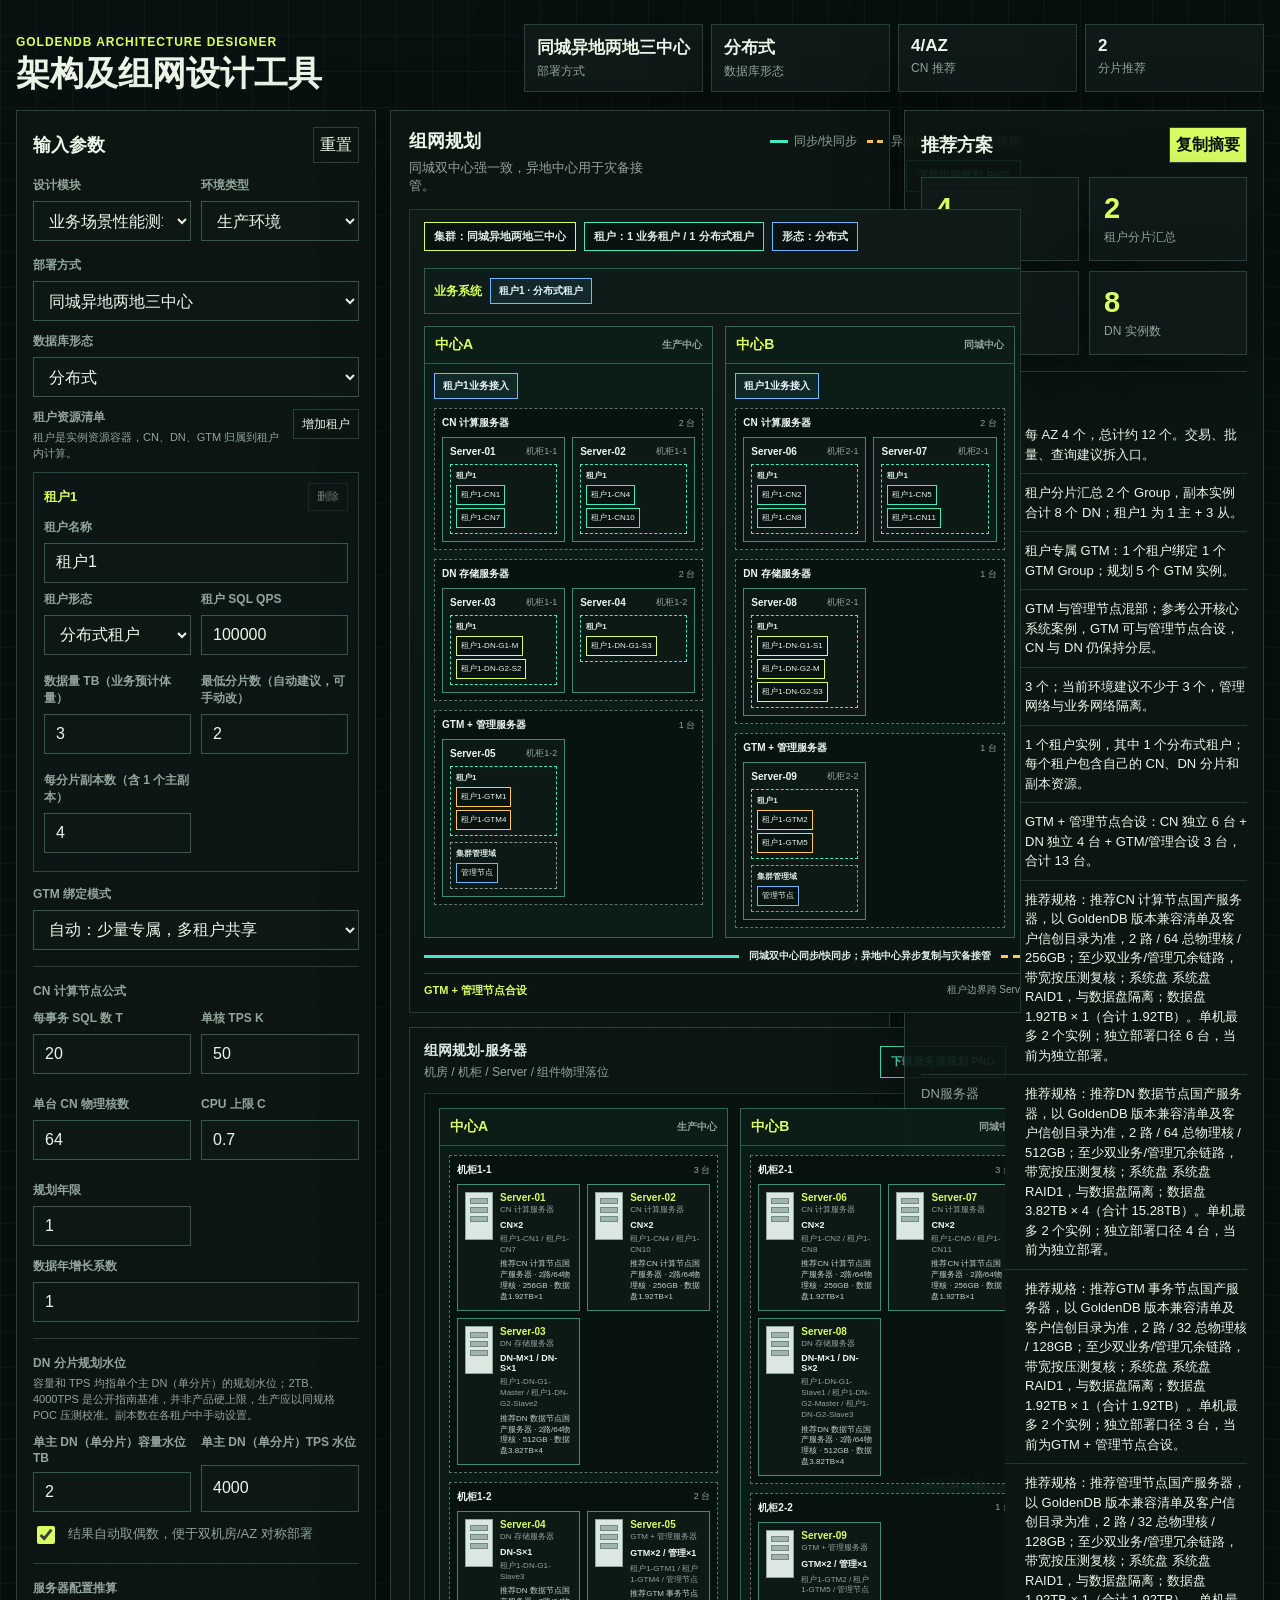
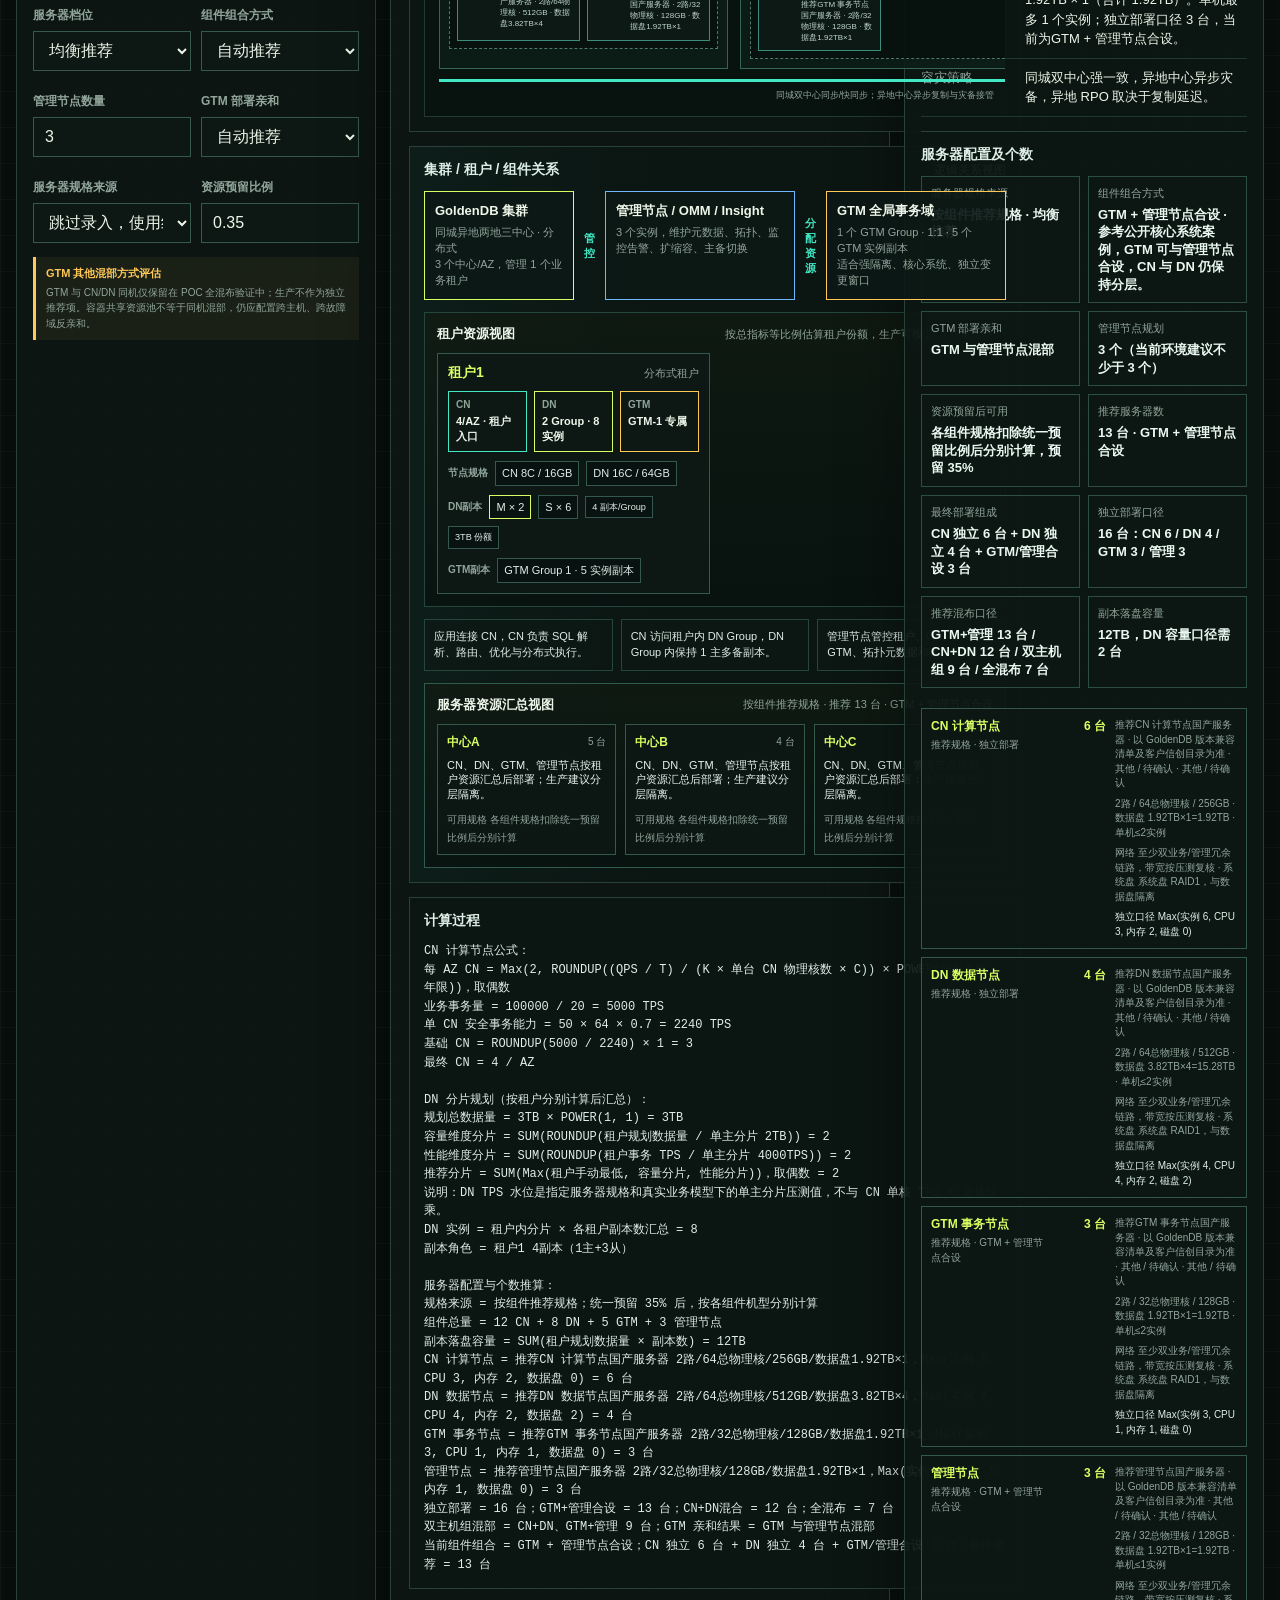
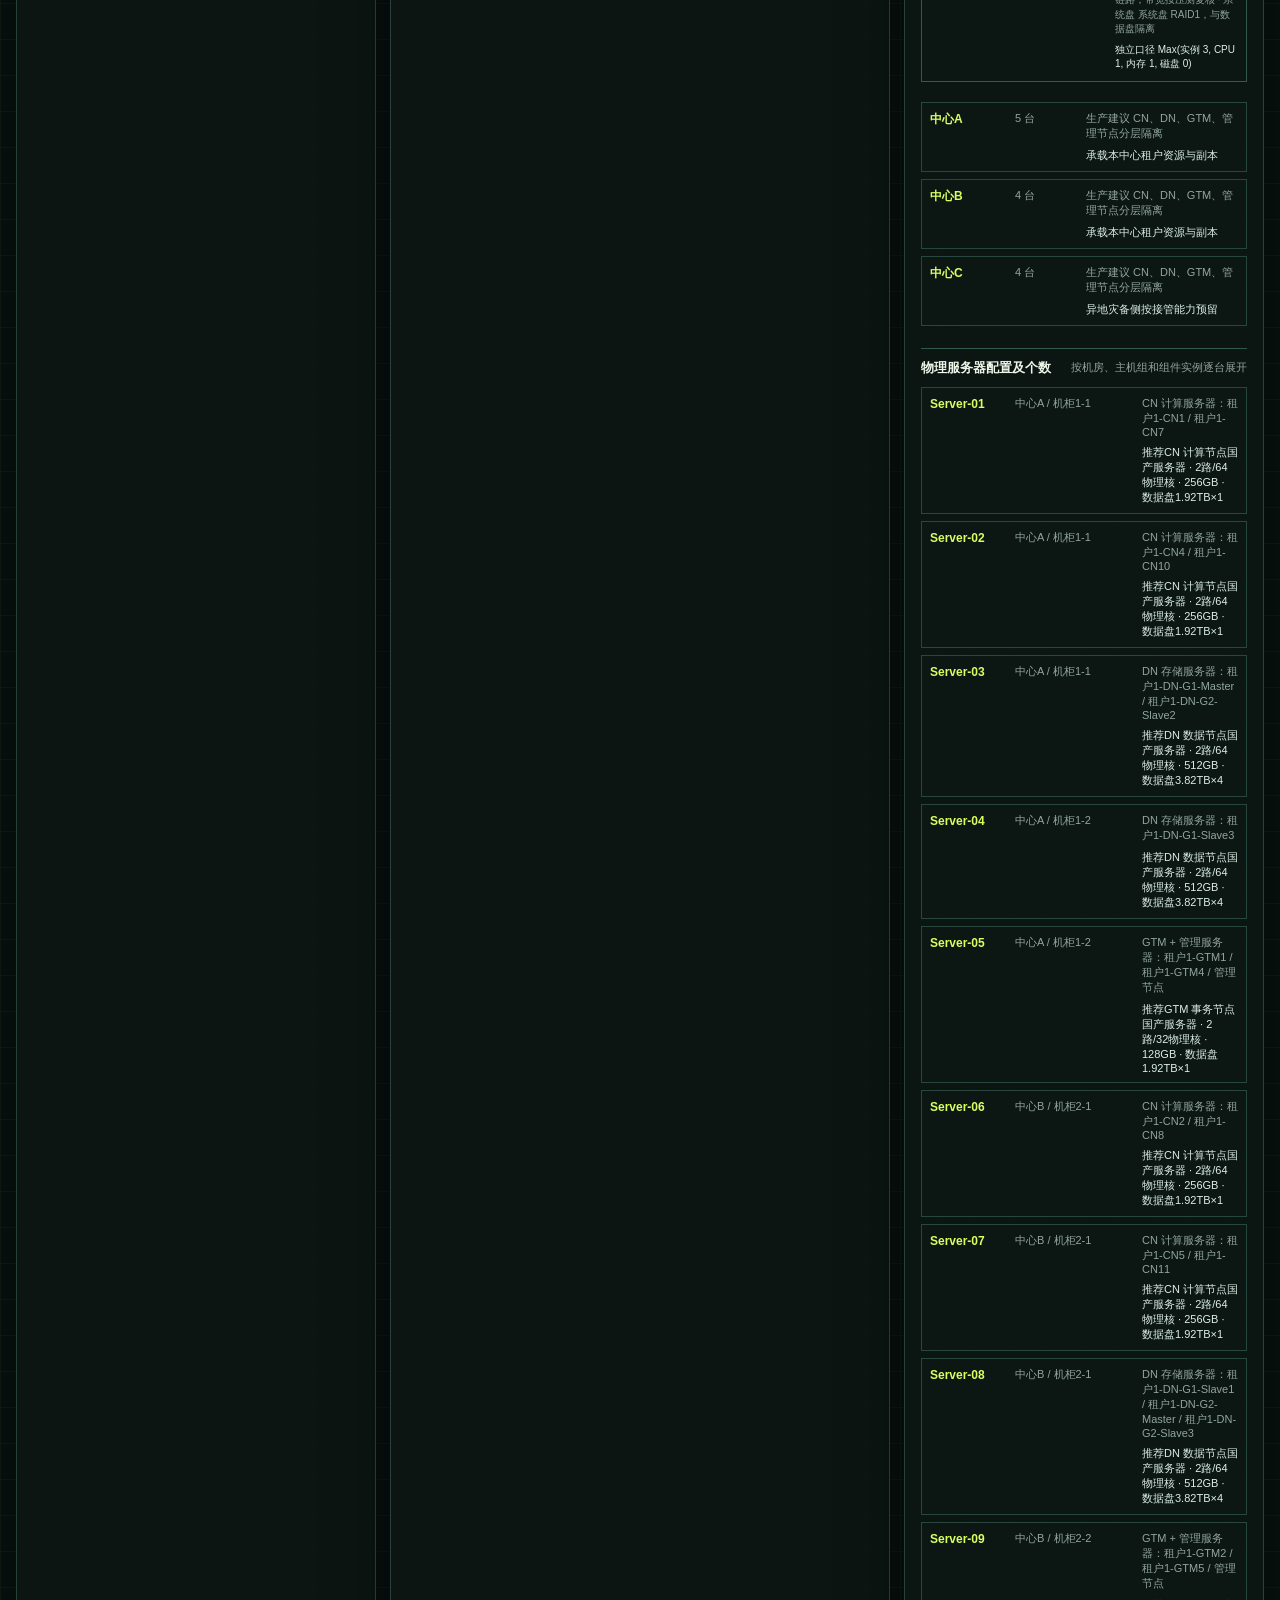
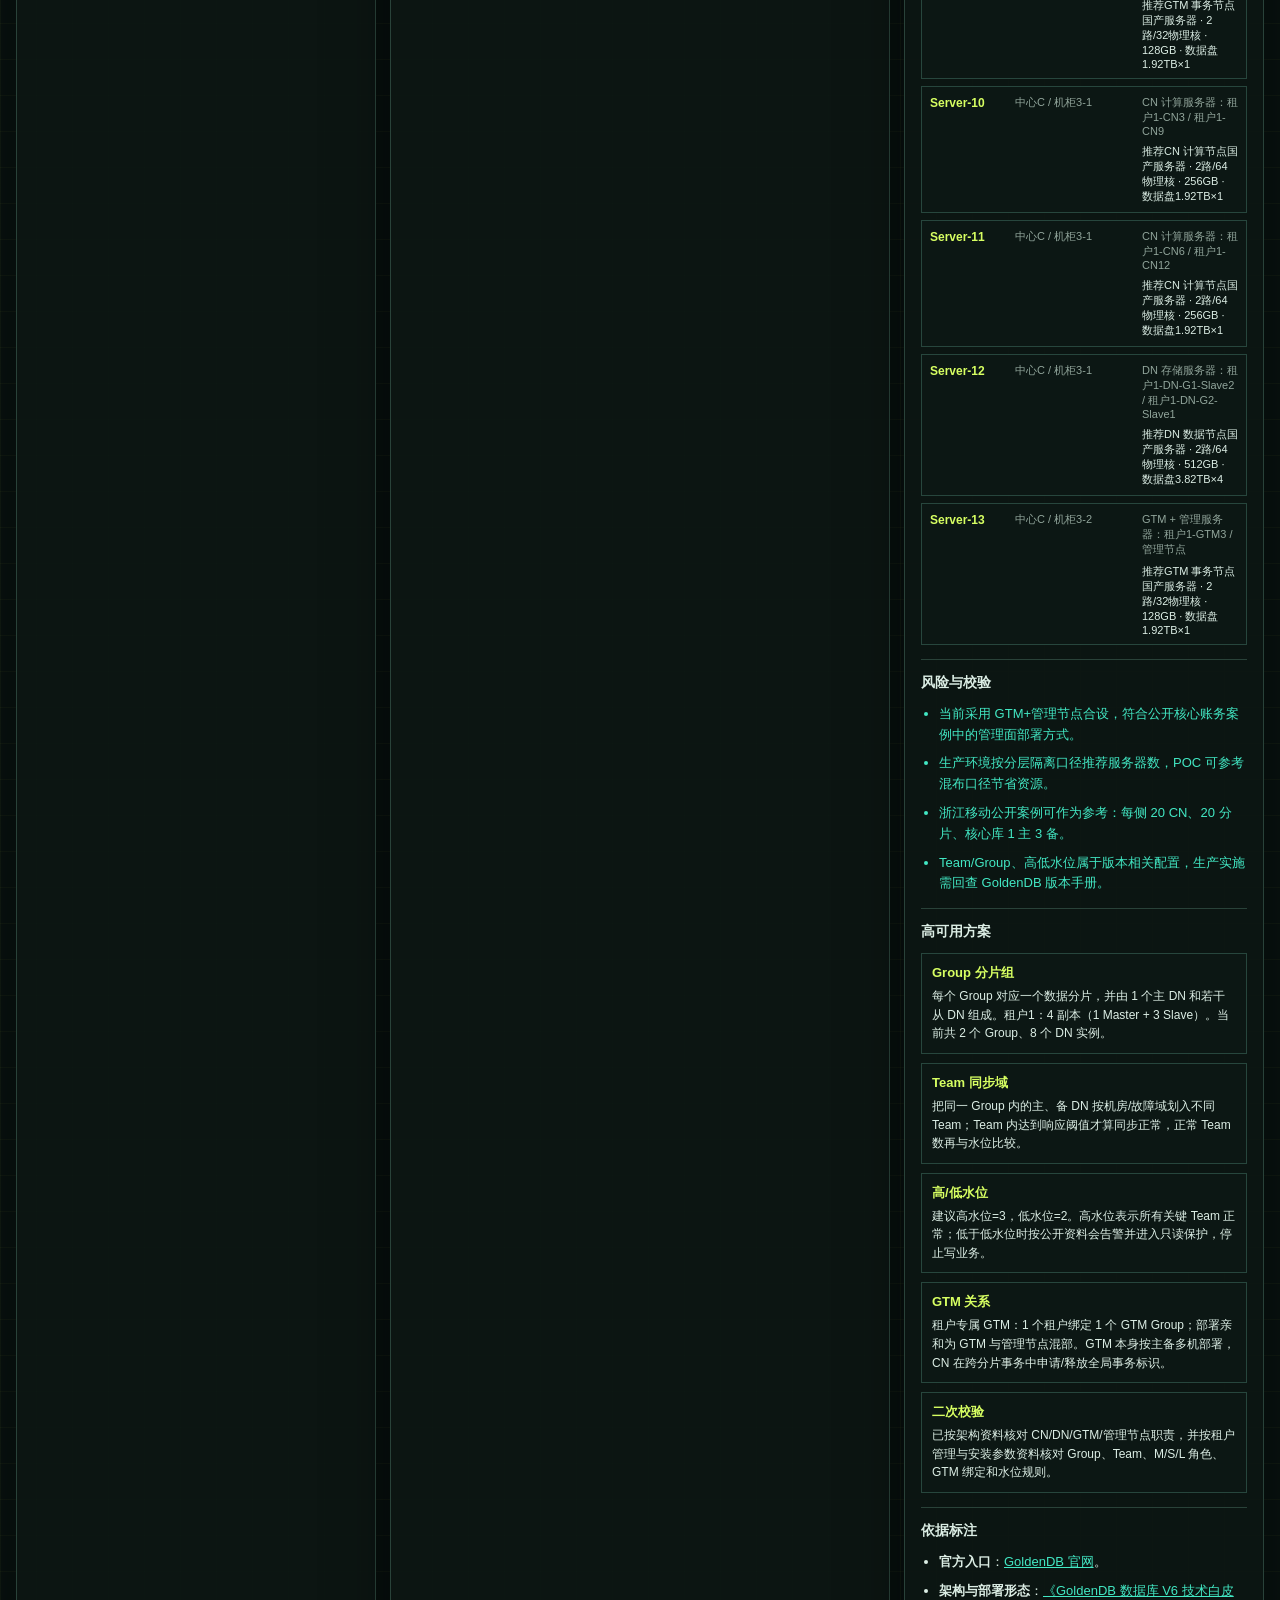
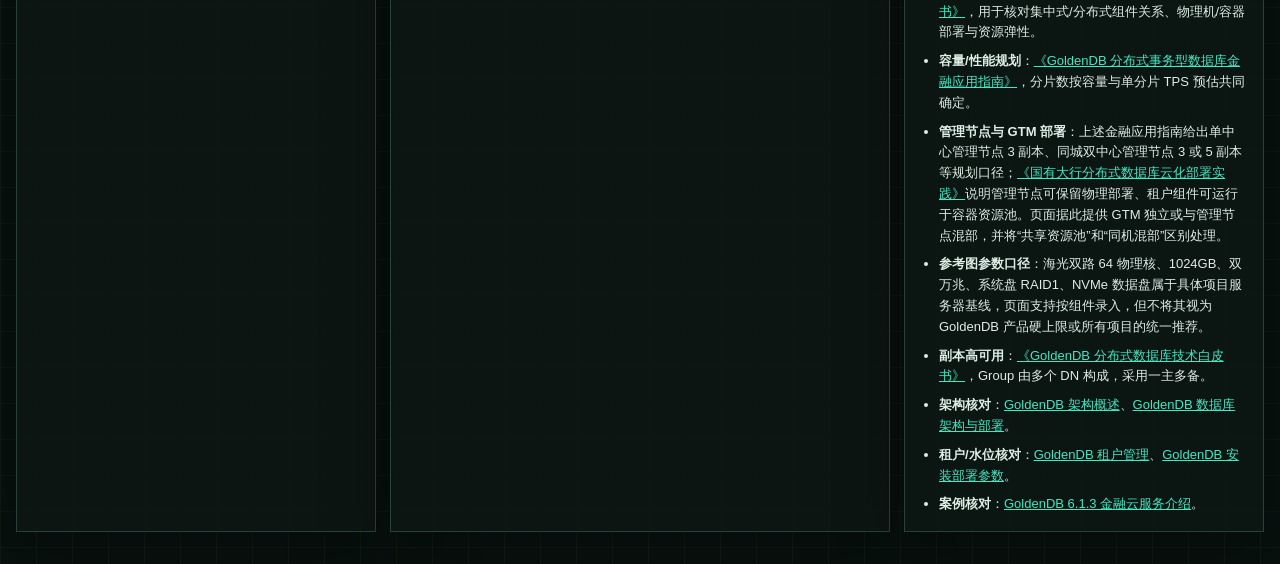
==== commit 502999af: "Publish management node and GTM affinity updates" ====
--- a/index.html
+++ b/index.html
@@ -158,7 +158,19 @@
                   <option value="dedicated">独立部署</option>
                   <option value="gtmMgrMixed">GTM + 管理节点合设</option>
                   <option value="cnDnMixed">CN + DN 混合部署</option>
-                  <option value="allMixed">CN + DN + GTM + 管理全混布</option>
+                  <option value="allMixed">全混布（仅 POC，GTM亲和优先）</option>
+                </select>
+              </label>
+              <label class="field">
+                <span>管理节点数量</span>
+                <input id="businessManagementNodes" type="number" min="1" step="1" value="3">
+              </label>
+              <label class="field">
+                <span>GTM 部署亲和</span>
+                <select id="businessGtmAffinity">
+                  <option value="auto" selected>自动推荐</option>
+                  <option value="dedicated">独立服务器部署</option>
+                  <option value="management">与管理节点混部</option>
                 </select>
               </label>
               <label class="field">
@@ -172,6 +184,11 @@
                 <span>资源预留比例</span>
                 <input id="businessReserveRatio" type="number" min="0" max="0.8" step="0.05" value="0.35">
               </label>
+            </div>
+
+            <div class="parameter-advisory">
+              <strong>GTM 其他混部方式评估</strong>
+              <span>GTM 与 CN/DN 同机仅保留在 POC 全混布验证中；生产不作为独立推荐项。容器共享资源池不等于同机混部，仍应配置跨主机、跨故障域反亲和。</span>
             </div>
 
             <div id="customerServerConfig" class="customer-server-config hidden">
@@ -267,16 +284,35 @@
               </select>
             </label>
 
-            <label class="field">
-              <span>组件组合方式</span>
-              <select id="reverseComponentLayout">
-                <option value="auto" selected>自动推荐</option>
-                <option value="dedicated">独立部署</option>
-                <option value="gtmMgrMixed">GTM + 管理节点合设</option>
-                <option value="cnDnMixed">CN + DN 混合部署</option>
-                <option value="allMixed">CN + DN + GTM + 管理全混布</option>
-              </select>
-            </label>
+            <div class="grid-two">
+              <label class="field">
+                <span>组件组合方式</span>
+                <select id="reverseComponentLayout">
+                  <option value="auto" selected>自动推荐</option>
+                  <option value="dedicated">独立部署</option>
+                  <option value="gtmMgrMixed">GTM + 管理节点合设</option>
+                  <option value="cnDnMixed">CN + DN 混合部署</option>
+                  <option value="allMixed">全混布（仅 POC，GTM亲和优先）</option>
+                </select>
+              </label>
+              <label class="field">
+                <span>管理节点数量</span>
+                <input id="reverseManagementNodes" type="number" min="1" step="1" value="3">
+              </label>
+              <label class="field">
+                <span>GTM 部署亲和</span>
+                <select id="reverseGtmAffinity">
+                  <option value="auto" selected>自动推荐</option>
+                  <option value="dedicated">独立服务器部署</option>
+                  <option value="management">与管理节点混部</option>
+                </select>
+              </label>
+            </div>
+
+            <div class="parameter-advisory">
+              <strong>生产部署边界</strong>
+              <span>资源反推会优先执行 GTM 亲和策略；GTM 与 CN/DN 同机只在 POC 全混布下评估，不作为核心生产推荐。</span>
+            </div>
           </section>
         </aside>
 
@@ -381,6 +417,7 @@
               <li><strong>官方入口</strong>：<a href="https://www.goldendb.com/" target="_blank" rel="noreferrer">GoldenDB 官网</a>。</li>
               <li><strong>架构与部署形态</strong>：<a href="https://www.zte.com.cn/content/dam/zte-site/res-www-zte-com-cn/goldendb/%E9%87%91%E7%AF%86%E4%BF%A1%E7%A7%91GoldenDB%E6%95%B0%E6%8D%AE%E5%BA%93V6%E6%8A%80%E6%9C%AF%E7%99%BD%E7%9A%AE%E4%B9%A6.pdf" target="_blank" rel="noreferrer">《GoldenDB 数据库 V6 技术白皮书》</a>，用于核对集中式/分布式组件关系、物理机/容器部署与资源弹性。</li>
               <li><strong>容量/性能规划</strong>：<a href="https://www.zte.com.cn/content/dam/zte-site/res-www-zte-com-cn/mediares/golden_db/pdf/report2024010303.pdf" target="_blank" rel="noreferrer">《GoldenDB 分布式事务型数据库金融应用指南》</a>，分片数按容量与单分片 TPS 预估共同确定。</li>
+              <li><strong>管理节点与 GTM 部署</strong>：上述金融应用指南给出单中心管理节点 3 副本、同城双中心管理节点 3 或 5 副本等规划口径；<a href="https://www.zte.com.cn/china/about/magazine/zte-technologies/2025/12/3/5.html" target="_blank" rel="noreferrer">《国有大行分布式数据库云化部署实践》</a>说明管理节点可保留物理部署、租户组件可运行于容器资源池。页面据此提供 GTM 独立或与管理节点混部，并将“共享资源池”和“同机混部”区别处理。</li>
               <li><strong>参考图参数口径</strong>：海光双路 64 物理核、1024GB、双万兆、系统盘 RAID1、NVMe 数据盘属于具体项目服务器基线，页面支持按组件录入，但不将其视为 GoldenDB 产品硬上限或所有项目的统一推荐。</li>
               <li><strong>副本高可用</strong>：<a href="https://www.zte.com.cn/content/dam/zte-site/res-www-zte-com-cn/mediares/zte/zhengqi/finance/hangyedongcha/GoldenDB.pdf" target="_blank" rel="noreferrer">《GoldenDB 分布式数据库技术白皮书》</a>，Group 由多个 DN 构成，采用一主多备。</li>
               <li><strong>架构核对</strong>：<a href="https://www.modb.pro/db/1861230042106310656" target="_blank" rel="noreferrer">GoldenDB 架构概述</a>、<a href="https://www.cnblogs.com/smart-cloud/articles/19176195" target="_blank" rel="noreferrer">GoldenDB 数据库架构与部署</a>。</li>
--- a/styles.css
+++ b/styles.css
@@ -236,6 +236,26 @@
   margin-bottom: 10px;
 }
 
+.parameter-advisory {
+  display: grid;
+  gap: 4px;
+  margin: 2px 0 12px;
+  border-left: 3px solid var(--warn);
+  background: rgba(255, 200, 87, 0.06);
+  padding: 9px 10px;
+}
+
+.parameter-advisory strong {
+  color: var(--warn);
+  font-size: 11px;
+}
+
+.parameter-advisory span {
+  color: var(--muted);
+  font-size: 10px;
+  line-height: 1.55;
+}
+
 .customer-server-config {
   margin-top: 6px;
   padding-top: 14px;
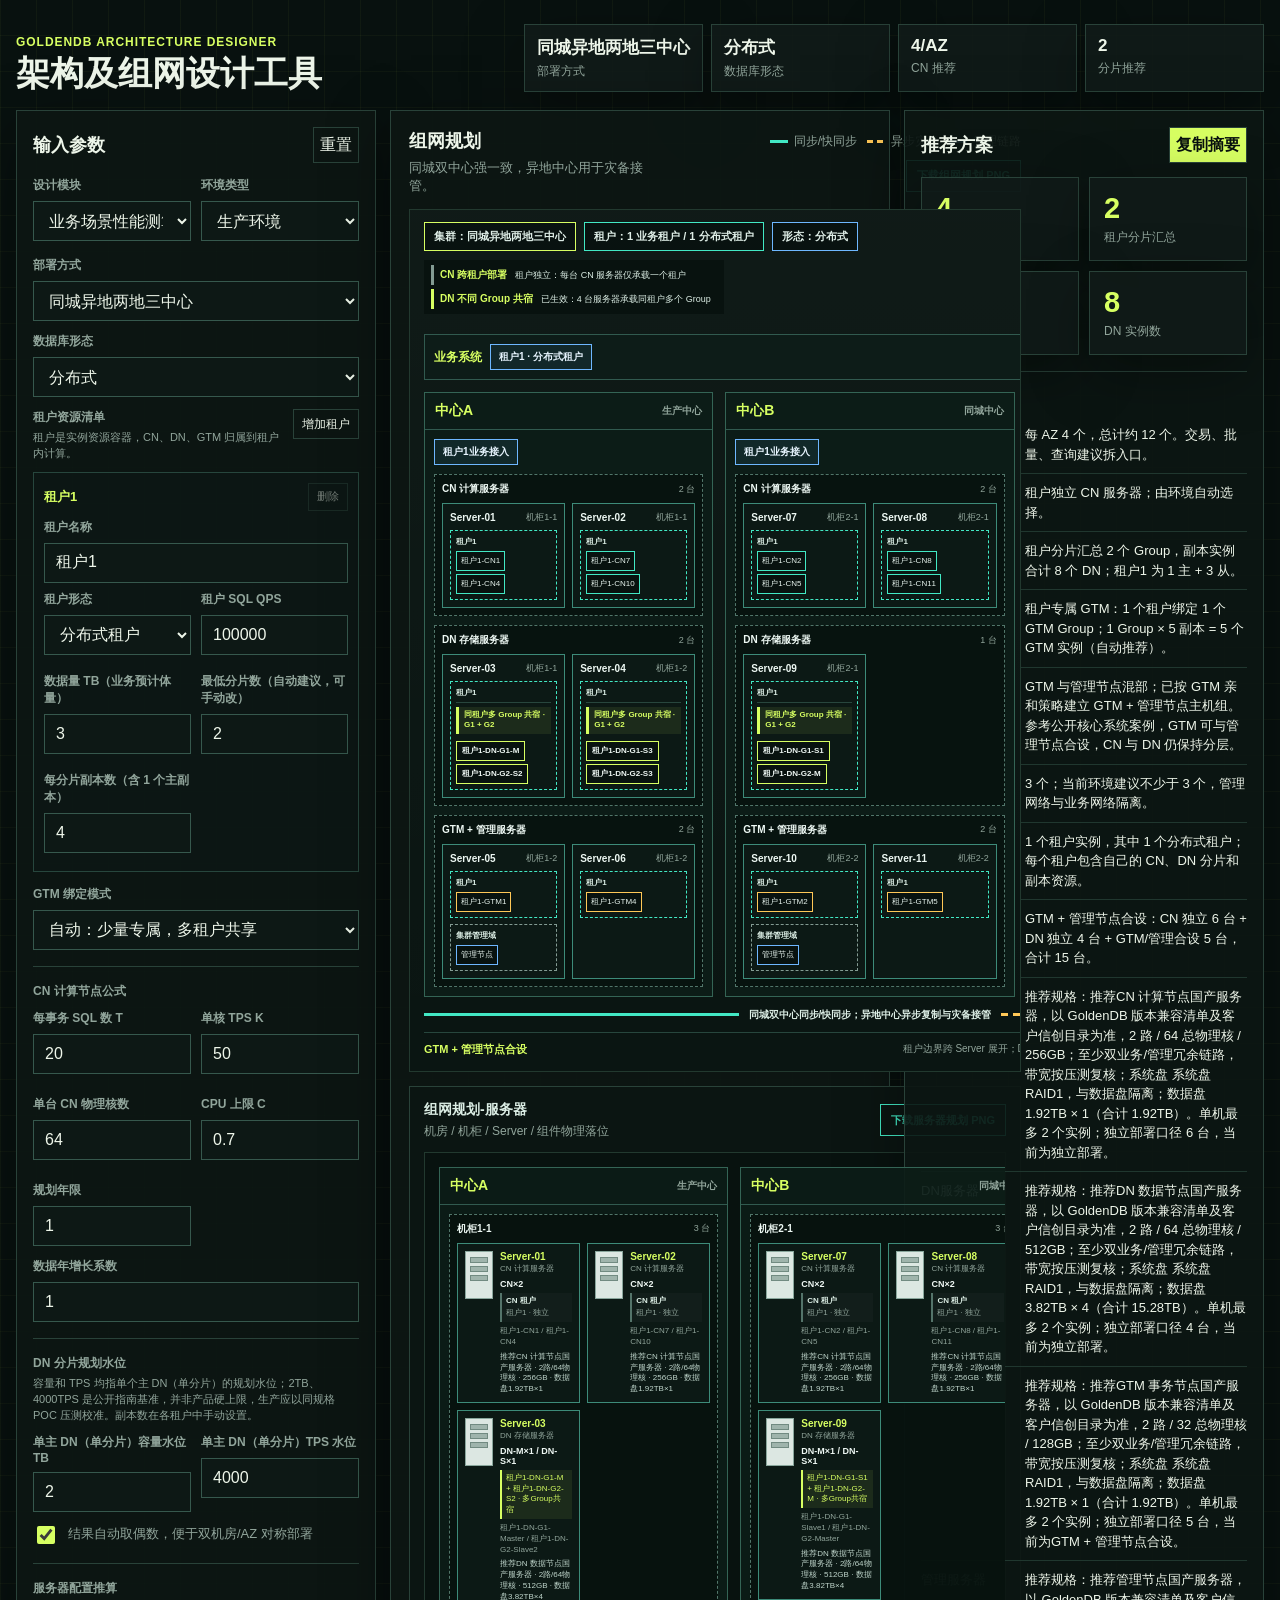
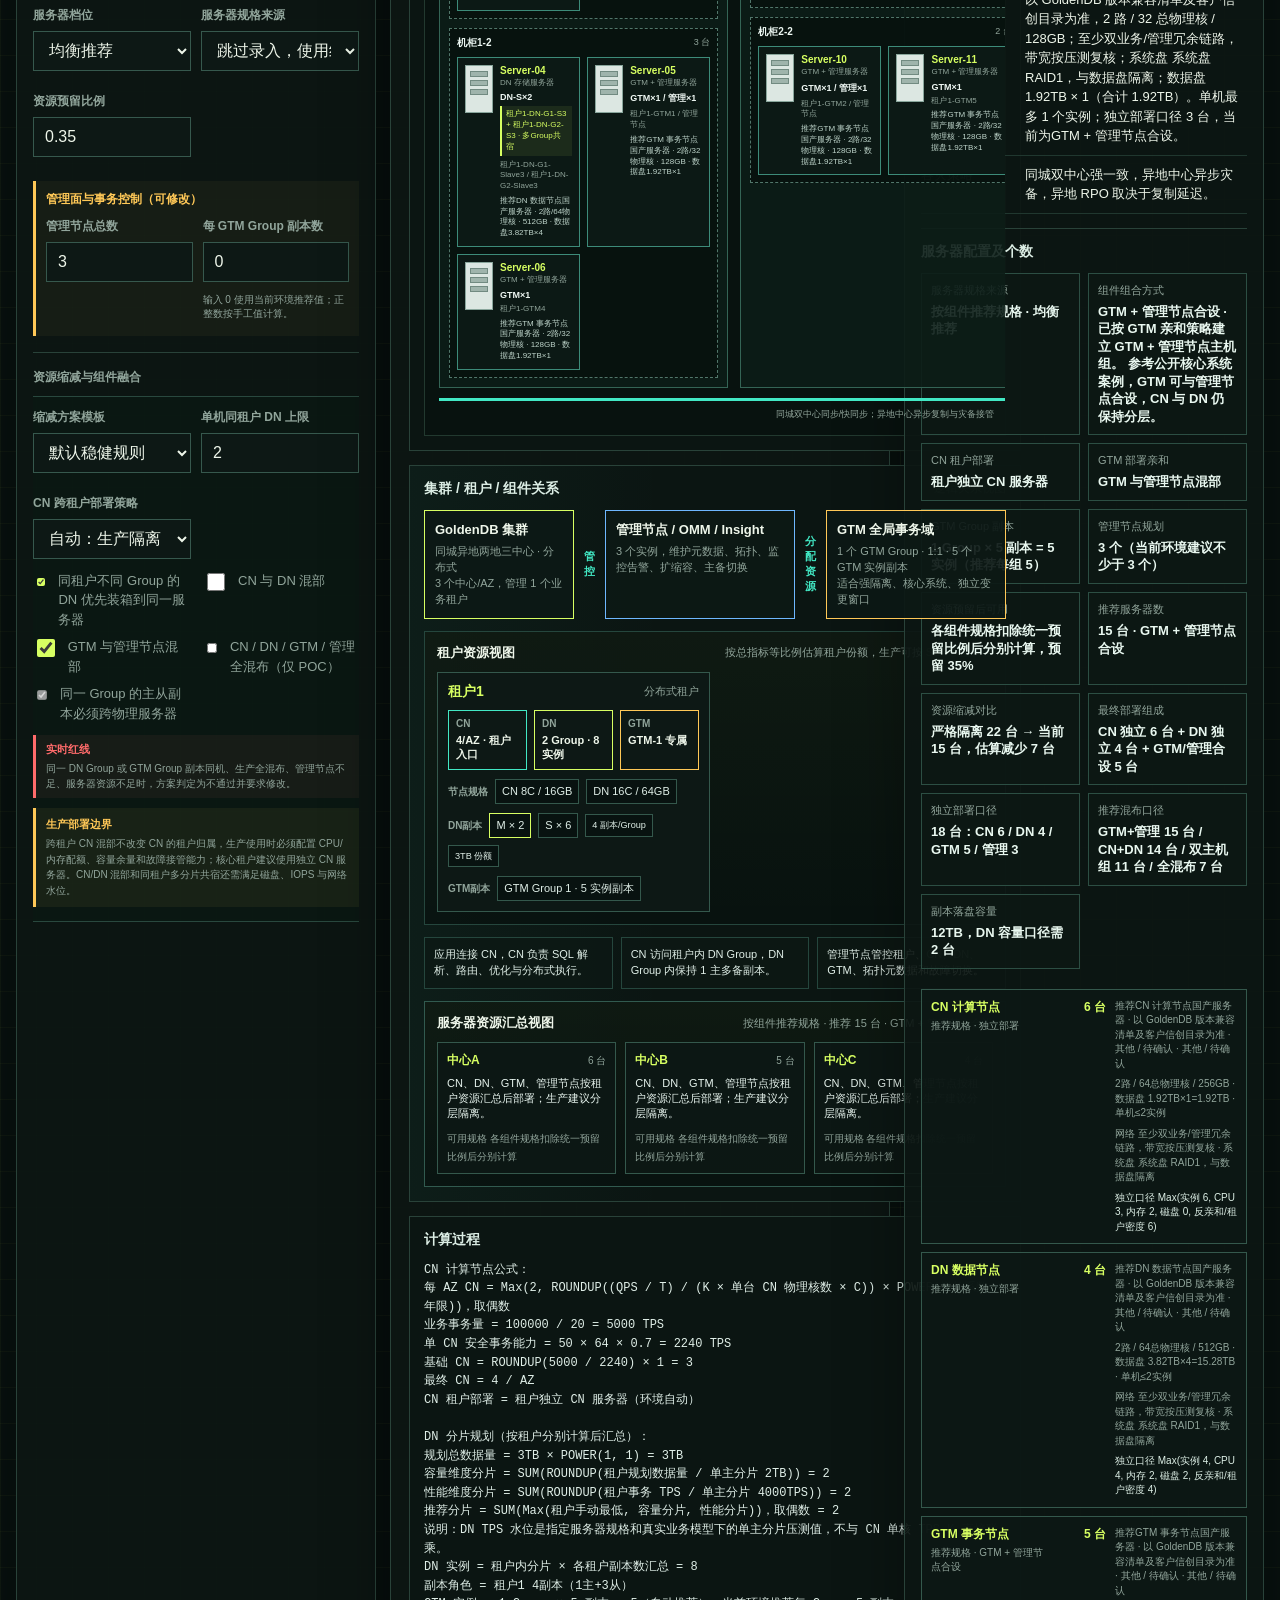
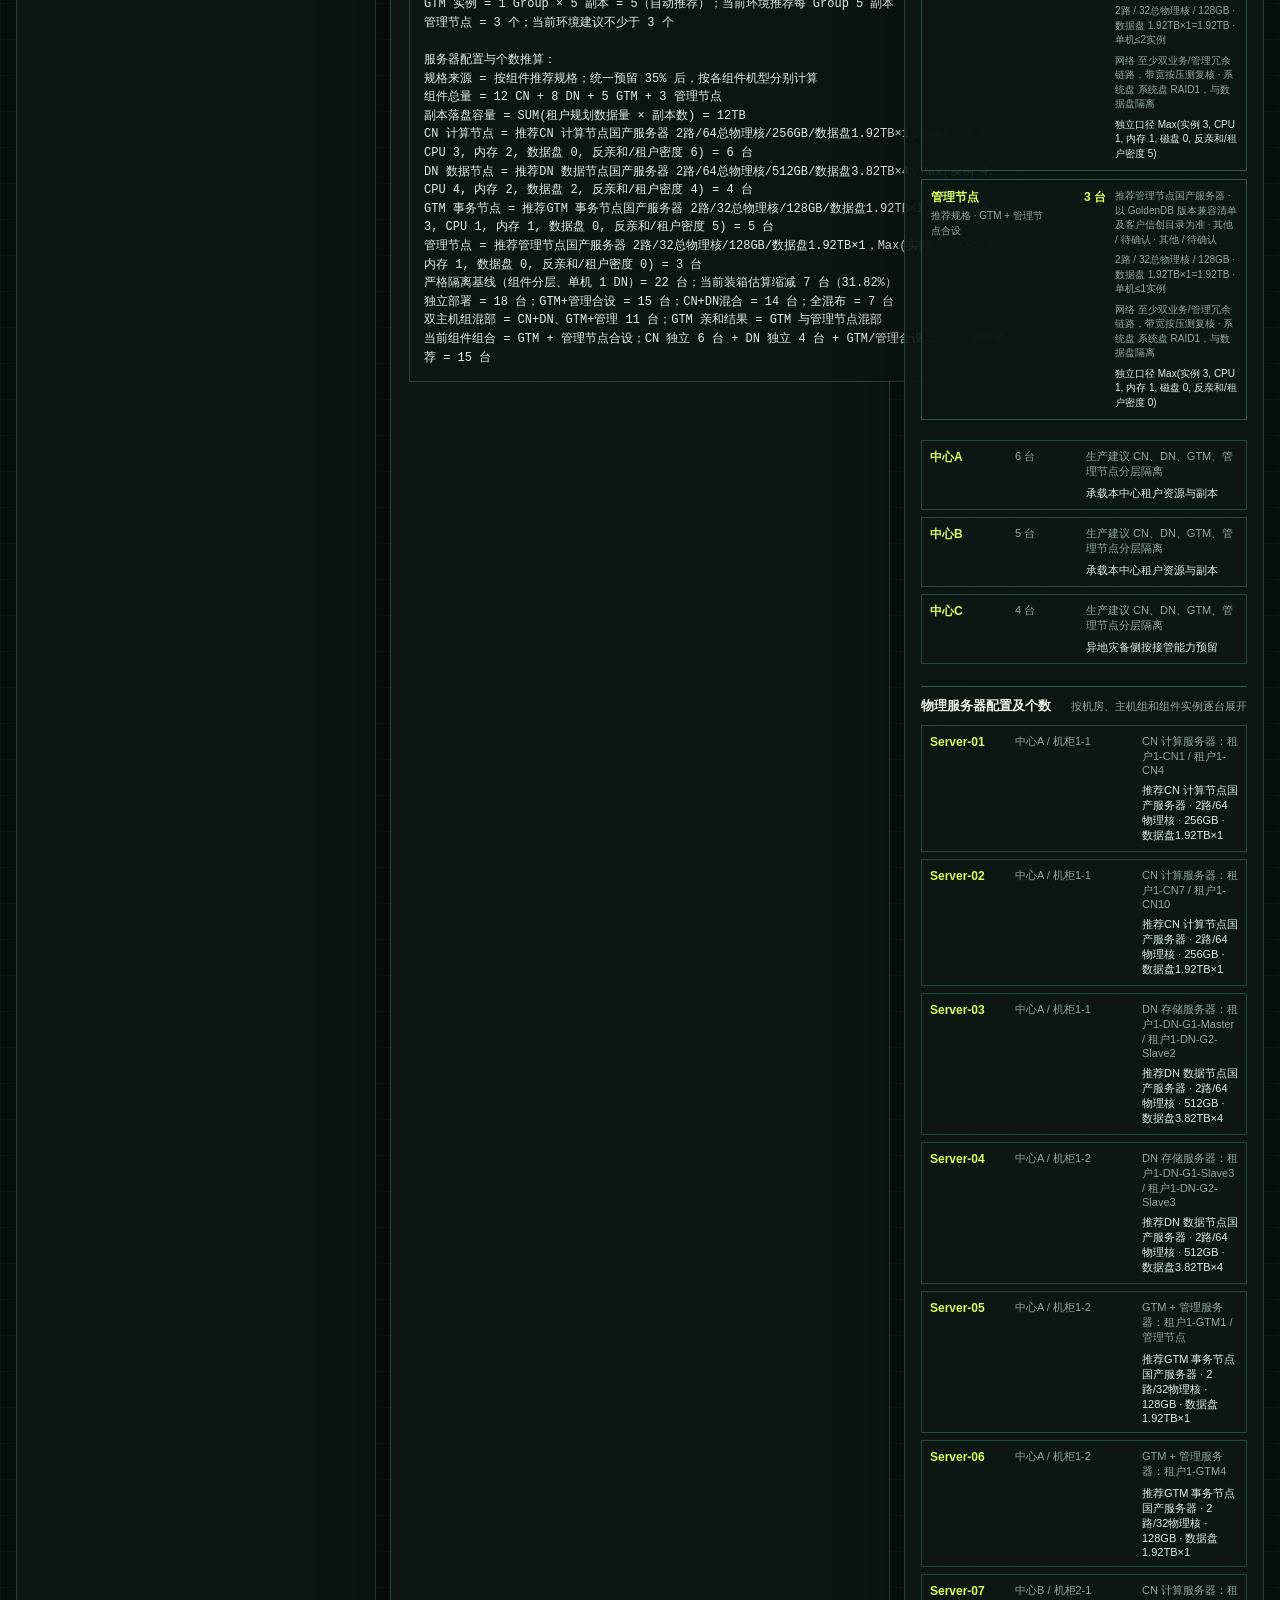
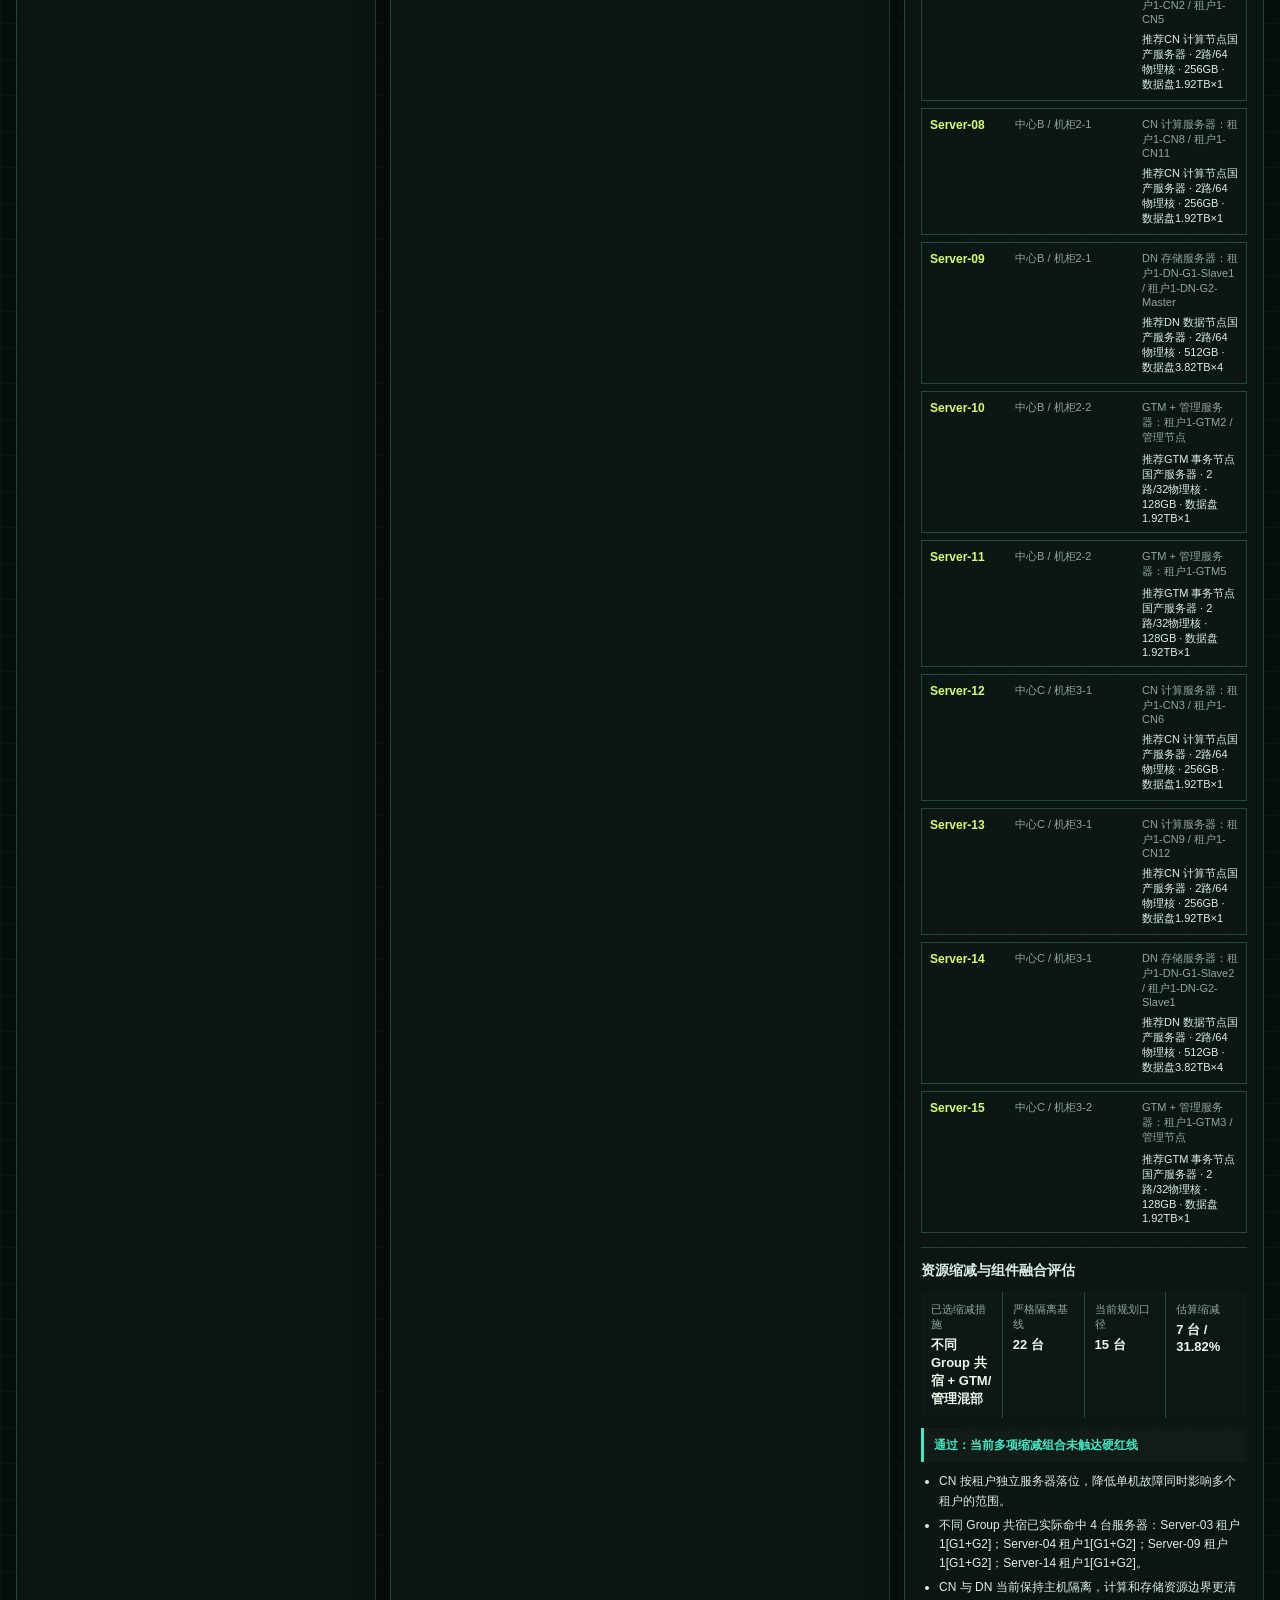
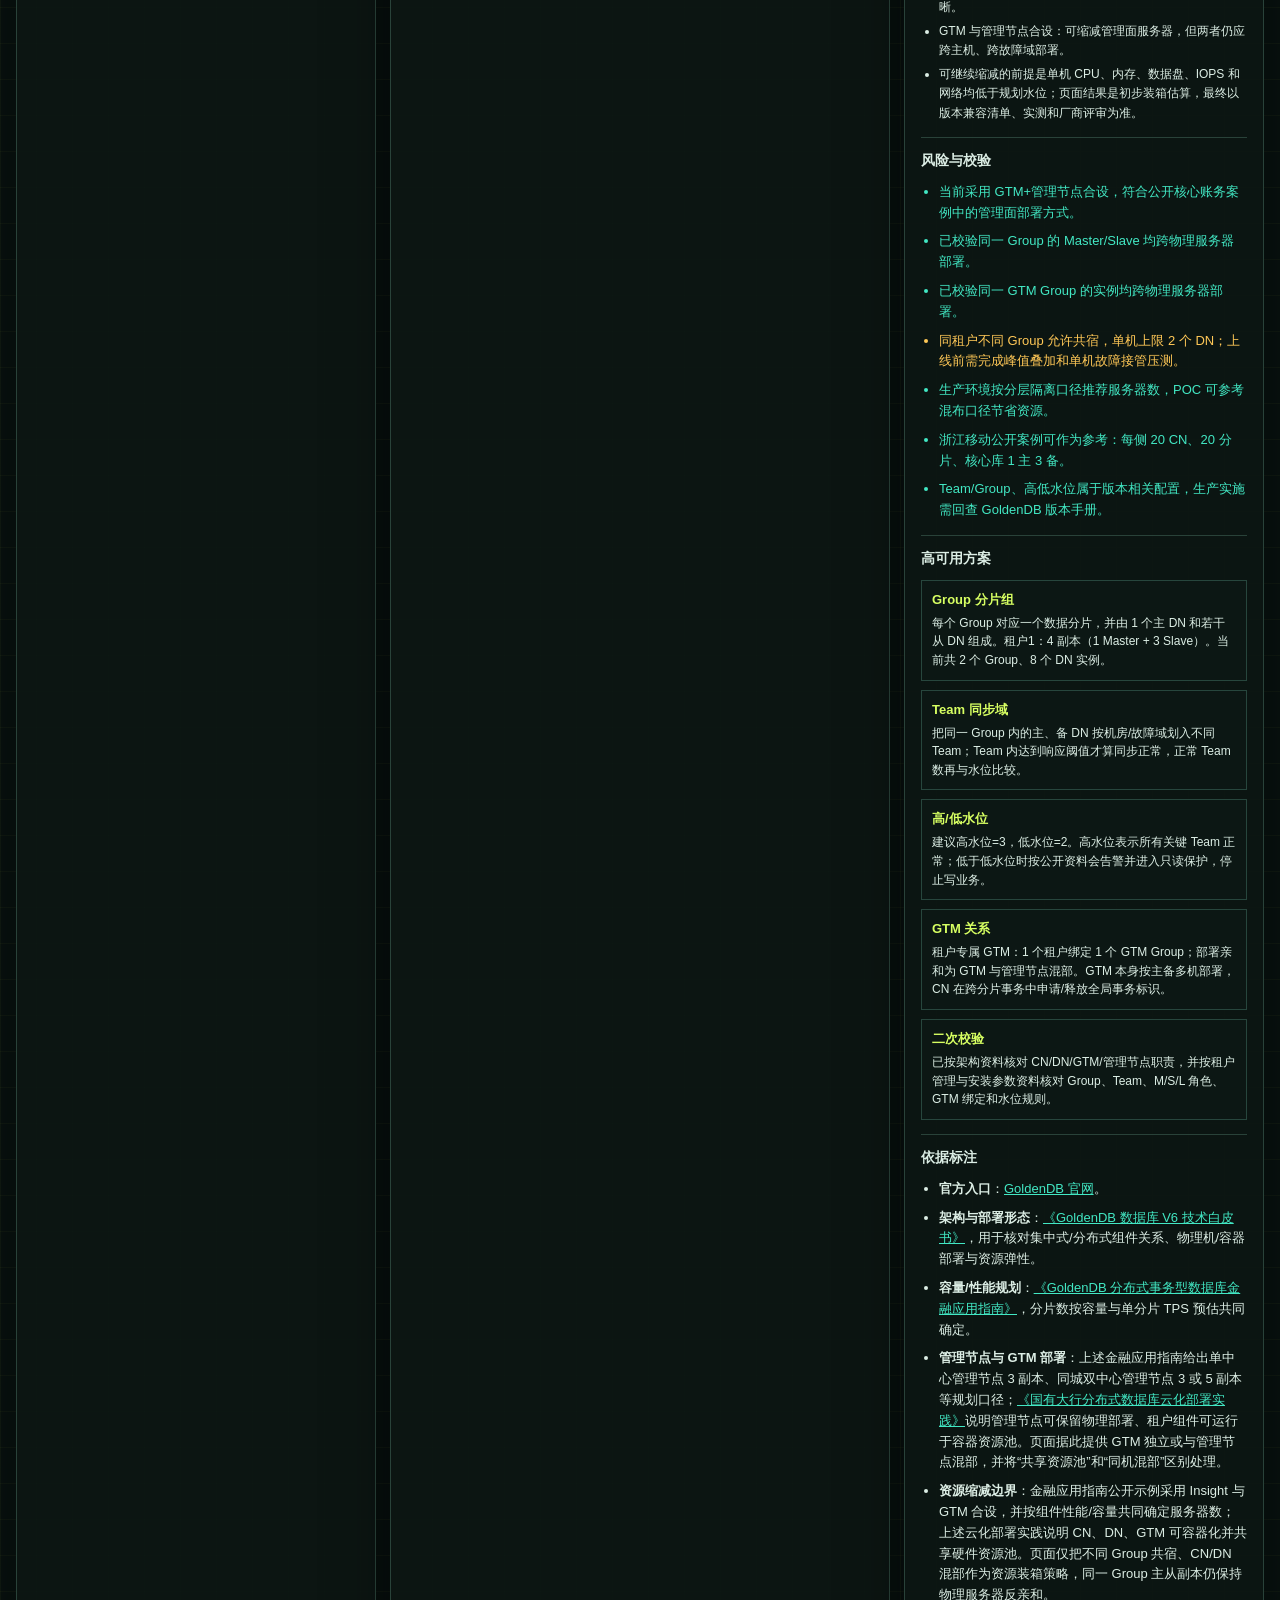
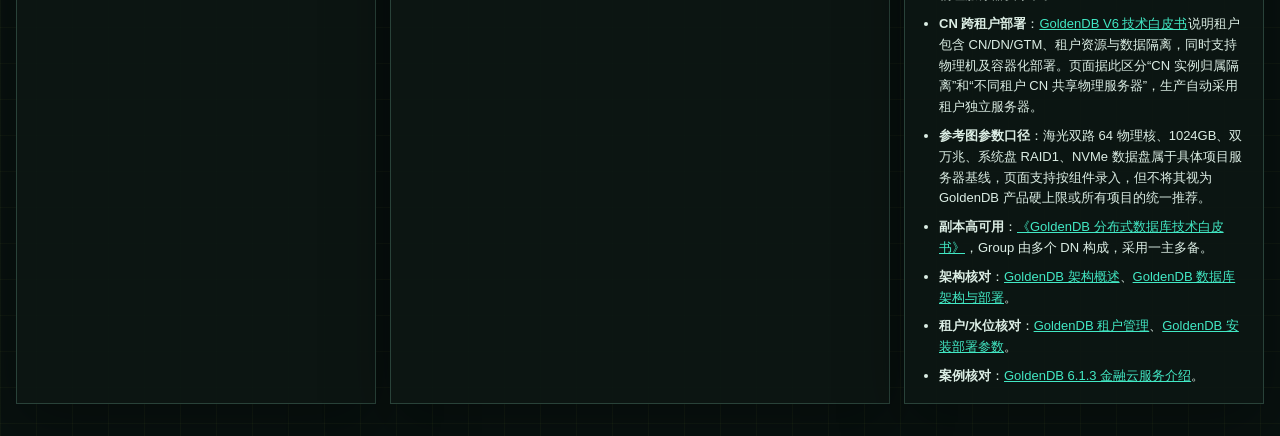
==== commit 5334e95d: "Publish 6e1f4e6" ====
--- a/index.html
+++ b/index.html
@@ -152,28 +152,6 @@
                 </select>
               </label>
               <label class="field">
-                <span>组件组合方式</span>
-                <select id="businessComponentLayout">
-                  <option value="auto" selected>自动推荐</option>
-                  <option value="dedicated">独立部署</option>
-                  <option value="gtmMgrMixed">GTM + 管理节点合设</option>
-                  <option value="cnDnMixed">CN + DN 混合部署</option>
-                  <option value="allMixed">全混布（仅 POC，GTM亲和优先）</option>
-                </select>
-              </label>
-              <label class="field">
-                <span>管理节点数量</span>
-                <input id="businessManagementNodes" type="number" min="1" step="1" value="3">
-              </label>
-              <label class="field">
-                <span>GTM 部署亲和</span>
-                <select id="businessGtmAffinity">
-                  <option value="auto" selected>自动推荐</option>
-                  <option value="dedicated">独立服务器部署</option>
-                  <option value="management">与管理节点混部</option>
-                </select>
-              </label>
-              <label class="field">
                 <span>服务器规格来源</span>
                 <select id="businessServerConfigMode">
                   <option value="recommended" selected>跳过录入，使用组件推荐规格</option>
@@ -186,9 +164,97 @@
               </label>
             </div>
 
-            <div class="parameter-advisory">
-              <strong>GTM 其他混部方式评估</strong>
-              <span>GTM 与 CN/DN 同机仅保留在 POC 全混布验证中；生产不作为独立推荐项。容器共享资源池不等于同机混部，仍应配置跨主机、跨故障域反亲和。</span>
+            <div class="control-plane-settings">
+              <div class="section-label">管理面与事务控制（可修改）</div>
+              <div class="grid-two">
+                <label class="field">
+                  <span>管理节点总数</span>
+                  <input id="businessManagementNodes" type="number" min="1" step="1" value="3">
+                </label>
+                <label class="field">
+                  <span>每 GTM Group 副本数</span>
+                  <input id="businessGtmReplicasPerGroup" type="number" min="0" step="1" value="0">
+                  <small>输入 0 使用当前环境推荐值；正整数按手工值计算。</small>
+                </label>
+              </div>
+            </div>
+
+            <div class="divider"></div>
+
+            <div class="section-label">资源缩减与组件融合</div>
+            <div class="resource-reduction-panel">
+              <div class="grid-two">
+                <label class="field">
+                  <span>缩减方案模板</span>
+                  <select id="businessReductionPreset">
+                    <option value="current" selected>默认稳健规则</option>
+                    <option value="safe">稳健缩减</option>
+                    <option value="balanced">均衡缩减</option>
+                    <option value="maximum">最大缩减（仅 POC）</option>
+                    <option value="custom">自定义</option>
+                  </select>
+                </label>
+                <label class="field">
+                  <span>单机同租户 DN 上限</span>
+                  <input id="businessMaxTenantDnPerServer" type="number" min="1" step="1" value="2">
+                </label>
+                <label class="field">
+                  <span>CN 跨租户部署策略</span>
+                  <select id="businessCnTenantPlacement">
+                    <option value="auto" selected>自动：生产隔离 / POC 混部</option>
+                    <option value="isolated">租户独立：CN 服务器不跨租户</option>
+                    <option value="shared">资源混部：不同租户 CN 共享服务器</option>
+                  </select>
+                </label>
+                <label class="field hidden" aria-hidden="true">
+                  <span>组件组合方式（自动派生）</span>
+                  <select id="businessComponentLayout" tabindex="-1">
+                    <option value="auto" selected>自动推荐</option>
+                    <option value="dedicated">独立部署</option>
+                    <option value="gtmMgrMixed">GTM + 管理节点合设</option>
+                    <option value="cnDnMixed">CN + DN 混合部署</option>
+                    <option value="allMixed">全混布（仅 POC）</option>
+                  </select>
+                </label>
+                <label class="field hidden" aria-hidden="true">
+                  <span>GTM 部署亲和（自动派生）</span>
+                  <select id="businessGtmAffinity" tabindex="-1">
+                    <option value="auto" selected>自动推荐</option>
+                    <option value="dedicated">独立服务器部署</option>
+                    <option value="management">与管理节点混部</option>
+                  </select>
+                </label>
+              </div>
+              <div class="resource-toggle-grid">
+                <label class="toggle">
+                  <input id="businessAllowShardColocation" type="checkbox" checked>
+                  <span>同租户不同 Group 的 DN 优先装箱到同一服务器</span>
+                </label>
+                <label class="toggle">
+                  <input id="businessAllowCnDnMixed" type="checkbox">
+                  <span>CN 与 DN 混部</span>
+                </label>
+                <label class="toggle">
+                  <input id="businessAllowGtmManagementMixed" type="checkbox" checked>
+                  <span>GTM 与管理节点混部</span>
+                </label>
+                <label class="toggle">
+                  <input id="businessAllowAllMixed" type="checkbox">
+                  <span>CN / DN / GTM / 管理全混布（仅 POC）</span>
+                </label>
+                <label class="toggle hard-constraint">
+                  <input type="checkbox" checked disabled>
+                  <span>同一 Group 的主从副本必须跨物理服务器</span>
+                </label>
+              </div>
+              <div class="resource-redline-rules">
+                <strong>实时红线</strong>
+                <span>同一 DN Group 或 GTM Group 副本同机、生产全混布、管理节点不足、服务器资源不足时，方案判定为不通过并要求修改。</span>
+              </div>
+              <div class="parameter-advisory">
+                <strong>生产部署边界</strong>
+                <span>跨租户 CN 混部不改变 CN 的租户归属，生产使用时必须配置 CPU/内存配额、容量余量和故障接管能力；核心租户建议使用独立 CN 服务器。CN/DN 混部和同租户多分片共宿还需满足磁盘、IOPS 与网络水位。</span>
+              </div>
             </div>
 
             <div id="customerServerConfig" class="customer-server-config hidden">
@@ -275,6 +341,21 @@
               </label>
             </div>
 
+            <div class="control-plane-settings">
+              <div class="section-label">管理面与事务控制（可修改）</div>
+              <div class="grid-two">
+                <label class="field">
+                  <span>管理节点总数</span>
+                  <input id="reverseManagementNodes" type="number" min="1" step="1" value="3">
+                </label>
+                <label class="field">
+                  <span>每 GTM Group 副本数</span>
+                  <input id="reverseGtmReplicasPerGroup" type="number" min="0" step="1" value="0">
+                  <small>输入 0 使用当前环境推荐值；正整数按手工值计算。</small>
+                </label>
+              </div>
+            </div>
+
             <label class="field">
               <span>GTM 绑定模式</span>
               <select id="reverseGtmBindMode">
@@ -284,34 +365,82 @@
               </select>
             </label>
 
-            <div class="grid-two">
-              <label class="field">
-                <span>组件组合方式</span>
-                <select id="reverseComponentLayout">
-                  <option value="auto" selected>自动推荐</option>
-                  <option value="dedicated">独立部署</option>
-                  <option value="gtmMgrMixed">GTM + 管理节点合设</option>
-                  <option value="cnDnMixed">CN + DN 混合部署</option>
-                  <option value="allMixed">全混布（仅 POC，GTM亲和优先）</option>
-                </select>
-              </label>
-              <label class="field">
-                <span>管理节点数量</span>
-                <input id="reverseManagementNodes" type="number" min="1" step="1" value="3">
-              </label>
-              <label class="field">
-                <span>GTM 部署亲和</span>
-                <select id="reverseGtmAffinity">
-                  <option value="auto" selected>自动推荐</option>
-                  <option value="dedicated">独立服务器部署</option>
-                  <option value="management">与管理节点混部</option>
-                </select>
-              </label>
-            </div>
-
-            <div class="parameter-advisory">
-              <strong>生产部署边界</strong>
-              <span>资源反推会优先执行 GTM 亲和策略；GTM 与 CN/DN 同机只在 POC 全混布下评估，不作为核心生产推荐。</span>
+            <div class="divider"></div>
+
+            <div class="section-label">资源缩减与组件融合</div>
+            <div class="resource-reduction-panel">
+              <div class="grid-two">
+                <label class="field">
+                  <span>缩减方案模板</span>
+                  <select id="reverseReductionPreset">
+                    <option value="current" selected>默认稳健规则</option>
+                    <option value="safe">稳健缩减</option>
+                    <option value="balanced">均衡缩减</option>
+                    <option value="maximum">最大缩减（仅 POC）</option>
+                    <option value="custom">自定义</option>
+                  </select>
+                </label>
+                <label class="field">
+                  <span>单机同租户 DN 上限</span>
+                  <input id="reverseMaxTenantDnPerServer" type="number" min="1" step="1" value="2">
+                </label>
+                <label class="field">
+                  <span>CN 跨租户部署策略</span>
+                  <select id="reverseCnTenantPlacement">
+                    <option value="auto" selected>自动：生产隔离 / POC 混部</option>
+                    <option value="isolated">租户独立：CN 服务器不跨租户</option>
+                    <option value="shared">资源混部：不同租户 CN 共享服务器</option>
+                  </select>
+                </label>
+                <label class="field hidden" aria-hidden="true">
+                  <span>组件组合方式（自动派生）</span>
+                  <select id="reverseComponentLayout" tabindex="-1">
+                    <option value="auto" selected>自动推荐</option>
+                    <option value="dedicated">独立部署</option>
+                    <option value="gtmMgrMixed">GTM + 管理节点合设</option>
+                    <option value="cnDnMixed">CN + DN 混合部署</option>
+                    <option value="allMixed">全混布（仅 POC）</option>
+                  </select>
+                </label>
+                <label class="field hidden" aria-hidden="true">
+                  <span>GTM 部署亲和（自动派生）</span>
+                  <select id="reverseGtmAffinity" tabindex="-1">
+                    <option value="auto" selected>自动推荐</option>
+                    <option value="dedicated">独立服务器部署</option>
+                    <option value="management">与管理节点混部</option>
+                  </select>
+                </label>
+              </div>
+              <div class="resource-toggle-grid">
+                <label class="toggle">
+                  <input id="reverseAllowShardColocation" type="checkbox" checked>
+                  <span>同租户不同 Group 的 DN 优先装箱到同一服务器</span>
+                </label>
+                <label class="toggle">
+                  <input id="reverseAllowCnDnMixed" type="checkbox">
+                  <span>CN 与 DN 混部</span>
+                </label>
+                <label class="toggle">
+                  <input id="reverseAllowGtmManagementMixed" type="checkbox" checked>
+                  <span>GTM 与管理节点混部</span>
+                </label>
+                <label class="toggle">
+                  <input id="reverseAllowAllMixed" type="checkbox">
+                  <span>CN / DN / GTM / 管理全混布（仅 POC）</span>
+                </label>
+                <label class="toggle hard-constraint">
+                  <input type="checkbox" checked disabled>
+                  <span>同一 Group 的主从副本必须跨物理服务器</span>
+                </label>
+              </div>
+              <div class="resource-redline-rules">
+                <strong>实时红线</strong>
+                <span>同一 DN Group 或 GTM Group 副本同机、生产全混布、管理节点不足、服务器资源不足时，方案判定为不通过并要求修改。</span>
+              </div>
+              <div class="parameter-advisory">
+                <strong>资源缩减边界</strong>
+                <span>资源反推仍以服务器总数为硬约束；跨租户 CN 混部只共享物理服务器，不共享租户实例。若服务器不足以满足 CN 租户隔离或同一 Group 副本反亲和，方案直接判定为高风险。</span>
+              </div>
             </div>
           </section>
         </aside>
@@ -399,6 +528,11 @@
           <div id="reversePlanBlock" class="output-block hidden">
             <h3>资源反推最优方案</h3>
             <div id="reversePlan" class="reverse-plan"></div>
+          </div>
+
+          <div class="output-block">
+            <h3>资源缩减与组件融合评估</h3>
+            <div id="reductionPlan" class="reduction-plan" aria-live="polite"></div>
           </div>
 
           <div class="output-block">
@@ -418,6 +552,8 @@
               <li><strong>架构与部署形态</strong>：<a href="https://www.zte.com.cn/content/dam/zte-site/res-www-zte-com-cn/goldendb/%E9%87%91%E7%AF%86%E4%BF%A1%E7%A7%91GoldenDB%E6%95%B0%E6%8D%AE%E5%BA%93V6%E6%8A%80%E6%9C%AF%E7%99%BD%E7%9A%AE%E4%B9%A6.pdf" target="_blank" rel="noreferrer">《GoldenDB 数据库 V6 技术白皮书》</a>，用于核对集中式/分布式组件关系、物理机/容器部署与资源弹性。</li>
               <li><strong>容量/性能规划</strong>：<a href="https://www.zte.com.cn/content/dam/zte-site/res-www-zte-com-cn/mediares/golden_db/pdf/report2024010303.pdf" target="_blank" rel="noreferrer">《GoldenDB 分布式事务型数据库金融应用指南》</a>，分片数按容量与单分片 TPS 预估共同确定。</li>
               <li><strong>管理节点与 GTM 部署</strong>：上述金融应用指南给出单中心管理节点 3 副本、同城双中心管理节点 3 或 5 副本等规划口径；<a href="https://www.zte.com.cn/china/about/magazine/zte-technologies/2025/12/3/5.html" target="_blank" rel="noreferrer">《国有大行分布式数据库云化部署实践》</a>说明管理节点可保留物理部署、租户组件可运行于容器资源池。页面据此提供 GTM 独立或与管理节点混部，并将“共享资源池”和“同机混部”区别处理。</li>
+              <li><strong>资源缩减边界</strong>：金融应用指南公开示例采用 Insight 与 GTM 合设，并按组件性能/容量共同确定服务器数；上述云化部署实践说明 CN、DN、GTM 可容器化并共享硬件资源池。页面仅把不同 Group 共宿、CN/DN 混部作为资源装箱策略，同一 Group 主从副本仍保持物理服务器反亲和。</li>
+              <li><strong>CN 跨租户部署</strong>：<a href="https://www.zte.com.cn/content/dam/zte-site/res-www-zte-com-cn/goldendb/260423-%E5%86%85%E5%AE%B9%E6%9B%B4%E6%96%B0%E7%B4%A0%E6%9D%90/%E4%B8%AD%E5%85%B4%E9%80%9A%E8%AE%AFGoldenDB%E6%95%B0%E6%8D%AE%E5%BA%93V6%E6%8A%80%E6%9C%AF%E7%99%BD%E7%9A%AE%E4%B9%A6.pdf" target="_blank" rel="noreferrer">GoldenDB V6 技术白皮书</a>说明租户包含 CN/DN/GTM、租户资源与数据隔离，同时支持物理机及容器化部署。页面据此区分“CN 实例归属隔离”和“不同租户 CN 共享物理服务器”，生产自动采用租户独立服务器。</li>
               <li><strong>参考图参数口径</strong>：海光双路 64 物理核、1024GB、双万兆、系统盘 RAID1、NVMe 数据盘属于具体项目服务器基线，页面支持按组件录入，但不将其视为 GoldenDB 产品硬上限或所有项目的统一推荐。</li>
               <li><strong>副本高可用</strong>：<a href="https://www.zte.com.cn/content/dam/zte-site/res-www-zte-com-cn/mediares/zte/zhengqi/finance/hangyedongcha/GoldenDB.pdf" target="_blank" rel="noreferrer">《GoldenDB 分布式数据库技术白皮书》</a>，Group 由多个 DN 构成，采用一主多备。</li>
               <li><strong>架构核对</strong>：<a href="https://www.modb.pro/db/1861230042106310656" target="_blank" rel="noreferrer">GoldenDB 架构概述</a>、<a href="https://www.cnblogs.com/smart-cloud/articles/19176195" target="_blank" rel="noreferrer">GoldenDB 数据库架构与部署</a>。</li>
--- a/styles.css
+++ b/styles.css
@@ -166,6 +166,8 @@
 
 .field {
   display: grid;
+  align-content: start;
+  grid-auto-rows: max-content;
   gap: 7px;
   margin-bottom: 12px;
 }
@@ -256,6 +258,67 @@
   line-height: 1.55;
 }
 
+.resource-reduction-panel {
+  margin-bottom: 14px;
+  border-block: 1px solid #29483e;
+  background: rgba(9, 25, 20, 0.48);
+  padding: 12px 0 2px;
+}
+
+.control-plane-settings {
+  margin-top: 12px;
+  border-left: 3px solid var(--warn);
+  background: rgba(255, 200, 87, 0.045);
+  padding: 10px 10px 2px;
+}
+
+.control-plane-settings .section-label {
+  color: var(--warn);
+}
+
+.control-plane-settings .field small {
+  display: block;
+  margin-top: 4px;
+  color: var(--muted);
+  font-size: 10px;
+  line-height: 1.45;
+}
+
+.resource-toggle-grid {
+  display: grid;
+  grid-template-columns: repeat(2, minmax(0, 1fr));
+  gap: 8px 14px;
+  margin: 0 0 12px;
+}
+
+.hard-constraint {
+  color: var(--accent);
+}
+
+.hard-constraint input:disabled {
+  opacity: 1;
+}
+
+.resource-redline-rules {
+  display: grid;
+  gap: 4px;
+  margin-bottom: 10px;
+  border-left: 3px solid var(--danger);
+  padding: 7px 10px;
+  background: rgba(255, 107, 107, 0.055);
+}
+
+.resource-redline-rules strong {
+  color: var(--danger);
+  font-size: 11px;
+}
+
+.resource-redline-rules span {
+  color: var(--muted);
+  font-size: 10px;
+  line-height: 1.5;
+}
+
 .customer-server-config {
   margin-top: 6px;
   padding-top: 14px;
@@ -1356,6 +1419,82 @@
   gap: 10px;
 }
 
+.reduction-plan {
+  display: grid;
+  gap: 10px;
+}
+
+.reduction-summary {
+  display: grid;
+  grid-template-columns: repeat(4, minmax(0, 1fr));
+  gap: 1px;
+  background: #29483e;
+}
+
+.reduction-stat {
+  min-width: 0;
+  background: #0d1815;
+  padding: 10px;
+}
+
+.reduction-stat span,
+.reduction-stat strong {
+  display: block;
+  overflow-wrap: anywhere;
+}
+
+.reduction-stat span {
+  color: var(--muted);
+  font-size: 11px;
+}
+
+.reduction-stat strong {
+  margin-top: 4px;
+  color: var(--ink);
+  font-size: 13px;
+}
+
+.reduction-status {
+  margin: 0;
+  border-left: 3px solid currentColor;
+  background: rgba(255, 255, 255, 0.025);
+  padding: 8px 10px;
+  font-size: 12px;
+  font-weight: 800;
+  line-height: 1.5;
+}
+
+.reduction-advice {
+  margin: 0;
+  padding-left: 18px;
+  color: #dceee5;
+  font-size: 12px;
+  line-height: 1.6;
+}
+
+.reduction-advice li + li {
+  margin-top: 5px;
+}
+
+.redline-output {
+  border: 1px solid rgba(255, 107, 107, 0.48);
+  background: rgba(255, 107, 107, 0.07);
+  padding: 9px 10px;
+}
+
+.redline-output strong {
+  color: var(--danger);
+  font-size: 12px;
+}
+
+.redline-output ul {
+  margin: 6px 0 0;
+  padding-left: 18px;
+  color: #ffd6d6;
+  font-size: 11px;
+  line-height: 1.55;
+}
+
 .reverse-card-grid {
   display: grid;
   grid-template-columns: repeat(2, minmax(0, 1fr));
@@ -1516,8 +1655,50 @@
   padding: 58px 14px 14px;
 }
 
+.ppt-network-board {
+  padding-top: 124px;
+}
+
 .physical-topology-board {
   padding-top: 14px;
+}
+
+.topology-policy-state {
+  position: absolute;
+  z-index: 3;
+  top: 50px;
+  left: 14px;
+  display: grid;
+  gap: 4px;
+  max-width: calc(100% - 28px);
+  background: rgba(8, 18, 15, 0.94);
+  padding: 5px 7px;
+  pointer-events: none;
+}
+
+.topology-policy-row {
+  display: flex;
+  align-items: center;
+  gap: 8px;
+  border-left: 3px solid #839b93;
+  padding: 3px 6px;
+}
+
+.topology-policy-row.active {
+  border-left-color: var(--accent);
+}
+
+.topology-policy-state strong {
+  color: var(--accent);
+  font-size: 10px;
+  white-space: nowrap;
+}
+
+.topology-policy-state span {
+  color: #dceee5;
+  font-size: 9px;
+  line-height: 1.4;
+  overflow-wrap: anywhere;
 }
 
 .ppt-workload-row {
@@ -1712,6 +1893,45 @@
 .ppt-role-pill.gtm { border-color: var(--warn); }
 .ppt-role-pill.management { border-color: var(--blue); }
 
+.ppt-dn-placement {
+  width: 100%;
+  margin-top: 4px;
+  border-top: 1px solid #28463d;
+  padding-top: 4px;
+}
+
+.group-colocation-badge {
+  display: block;
+  margin-bottom: 4px;
+  border-left: 3px solid var(--accent);
+  background: rgba(215, 255, 98, 0.08);
+  color: var(--accent);
+  padding: 3px 5px;
+  font-size: 8px;
+  font-weight: 800;
+  line-height: 1.3;
+}
+
+.ppt-dn-group-list {
+  display: flex;
+  flex-wrap: wrap;
+  gap: 3px;
+}
+
+.ppt-dn-group-token {
+  display: inline-flex;
+  align-items: center;
+  min-height: 20px;
+  border: 1px solid var(--accent);
+  background: #08120f;
+  color: #eef7f3;
+  padding: 3px 5px;
+  font-size: 8px;
+  font-weight: 800;
+  line-height: 1.3;
+  overflow-wrap: anywhere;
+}
+
 .ppt-link-band {
   display: grid;
   grid-template-columns: 1fr auto 1fr;
@@ -1816,6 +2036,51 @@
   font-weight: 800;
 }
 
+.physical-dn-group-map {
+  display: grid;
+  gap: 3px;
+  margin: 4px 0;
+}
+
+.physical-cn-tenant-map {
+  display: grid;
+  gap: 2px;
+  margin: 4px 0;
+  border-left: 2px solid #54746a;
+  background: rgba(255, 255, 255, 0.025);
+  padding: 3px 4px;
+  color: #dceee5;
+}
+
+.physical-cn-tenant-map.is-shared {
+  border-left-color: var(--warn);
+  background: rgba(255, 200, 87, 0.08);
+  color: var(--warn);
+}
+
+.physical-cn-tenant-map b,
+.physical-cn-tenant-map span {
+  font-size: 8px;
+  line-height: 1.35;
+}
+
+.physical-dn-group-map span {
+  border-left: 2px solid #54746a;
+  background: rgba(255, 255, 255, 0.025);
+  padding: 3px 4px;
+  color: #dceee5;
+}
+
+.physical-dn-group-map span.is-colocated {
+  border-left-color: var(--accent);
+  background: rgba(215, 255, 98, 0.08);
+  color: var(--accent);
+}
+
+.physical-dn-group-map b {
+  color: inherit;
+}
+
 .physical-server-info em {
   margin-top: 4px;
   color: #bfd5cb;
@@ -1899,6 +2164,8 @@
 
   .status-strip,
   .grid-two,
+  .resource-toggle-grid,
+  .reduction-summary,
   .metrics {
     grid-template-columns: 1fr;
   }
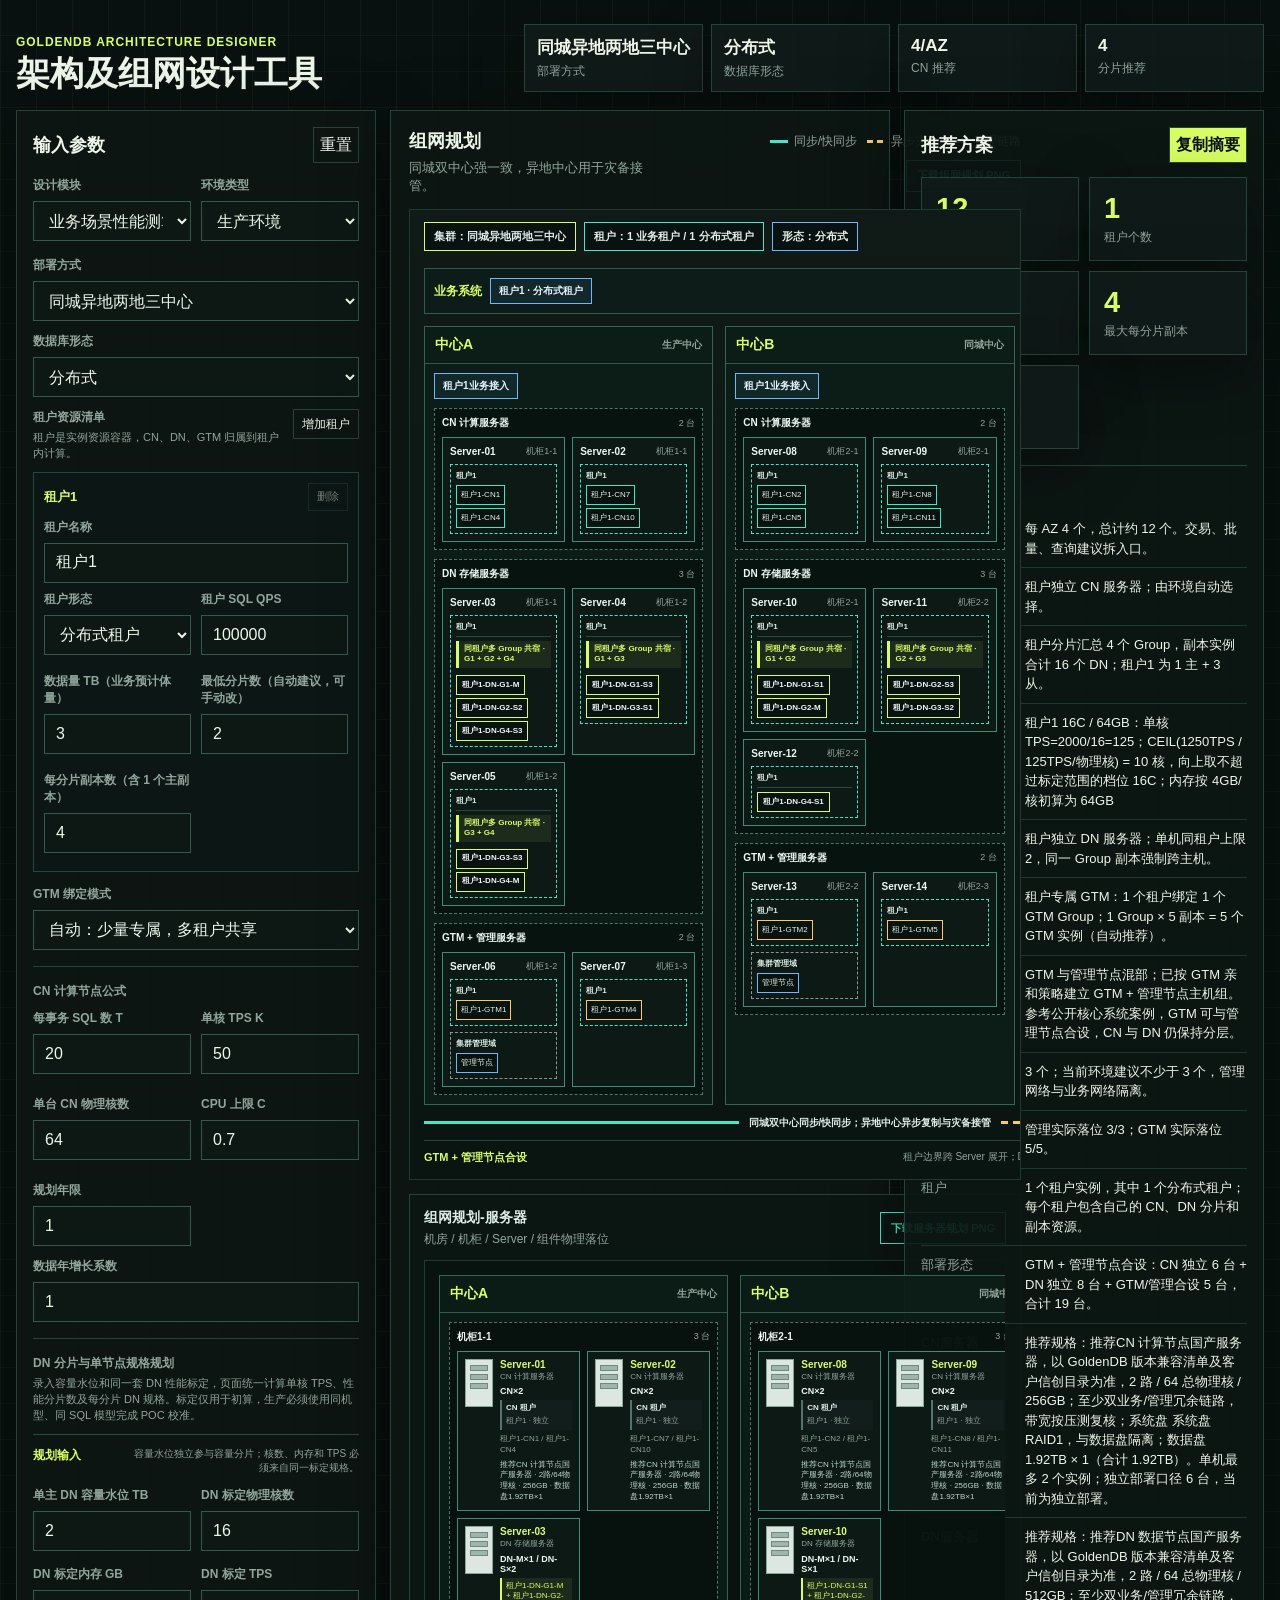
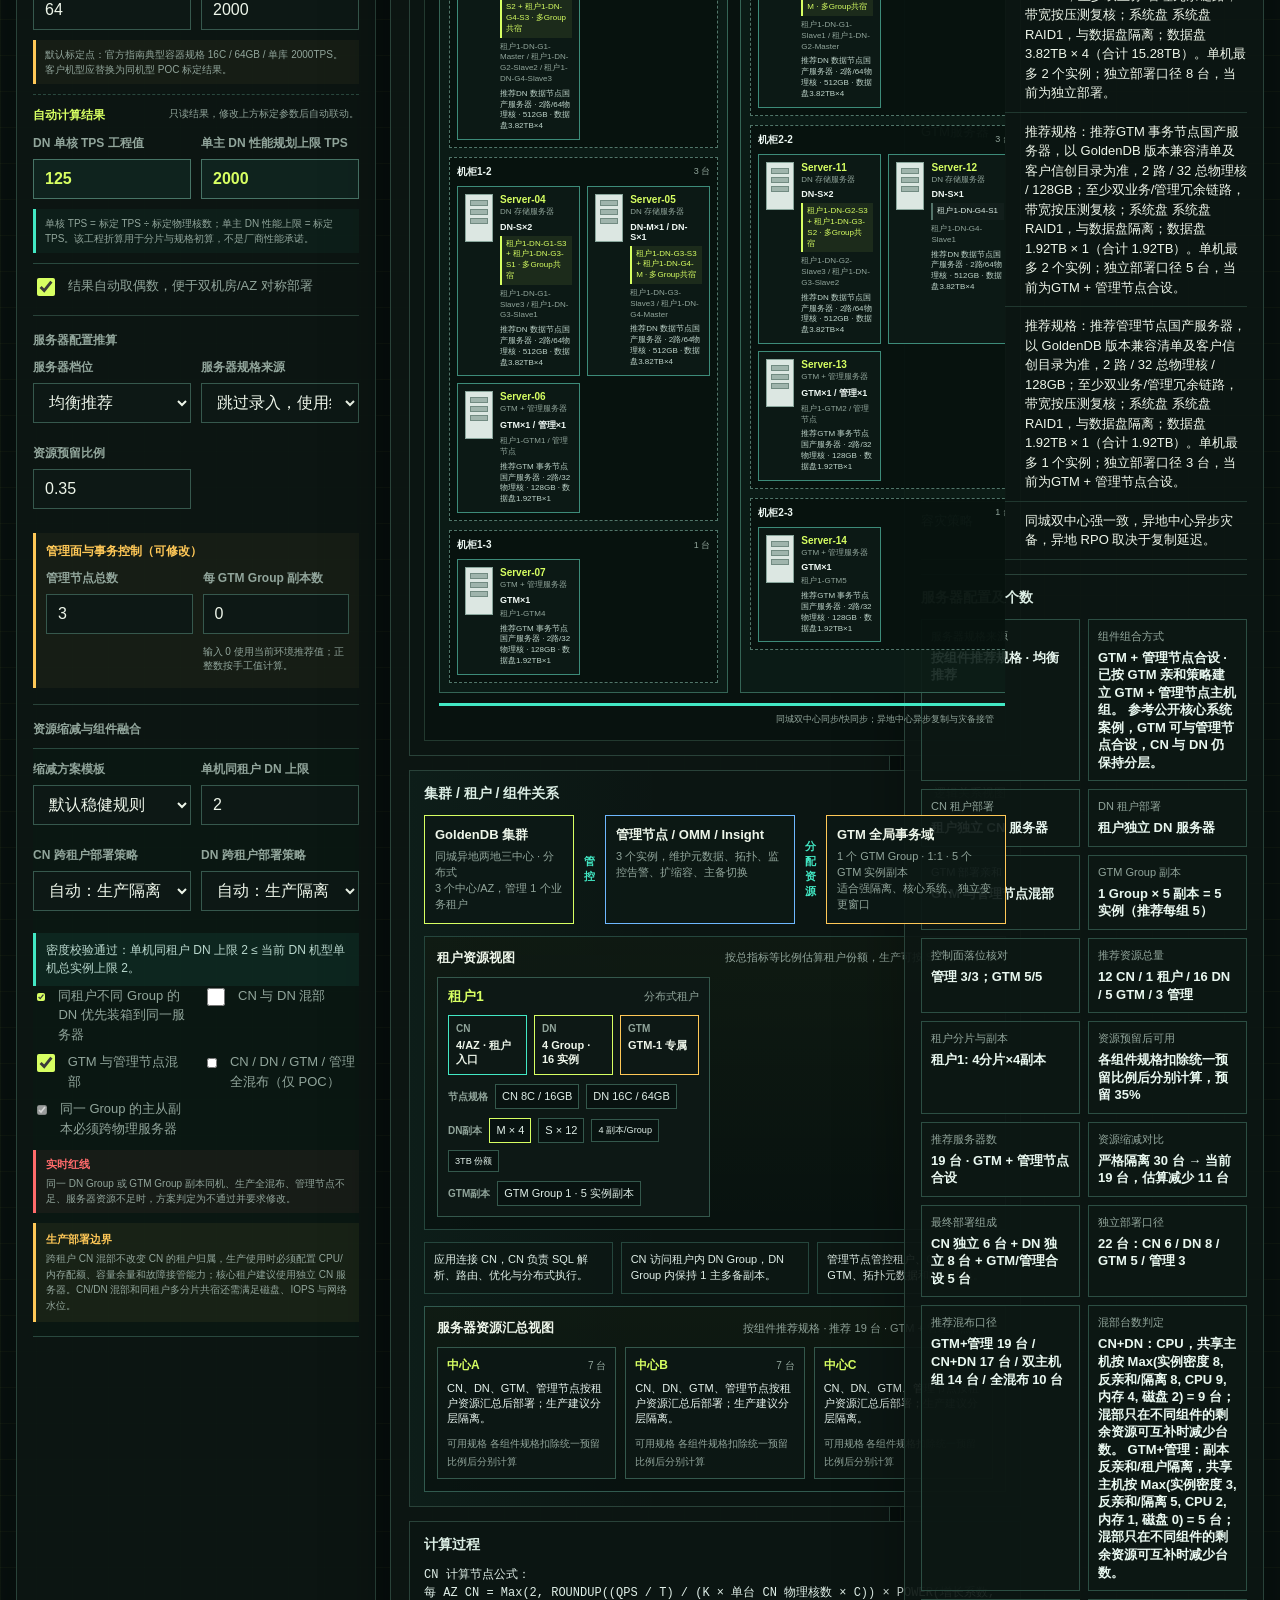
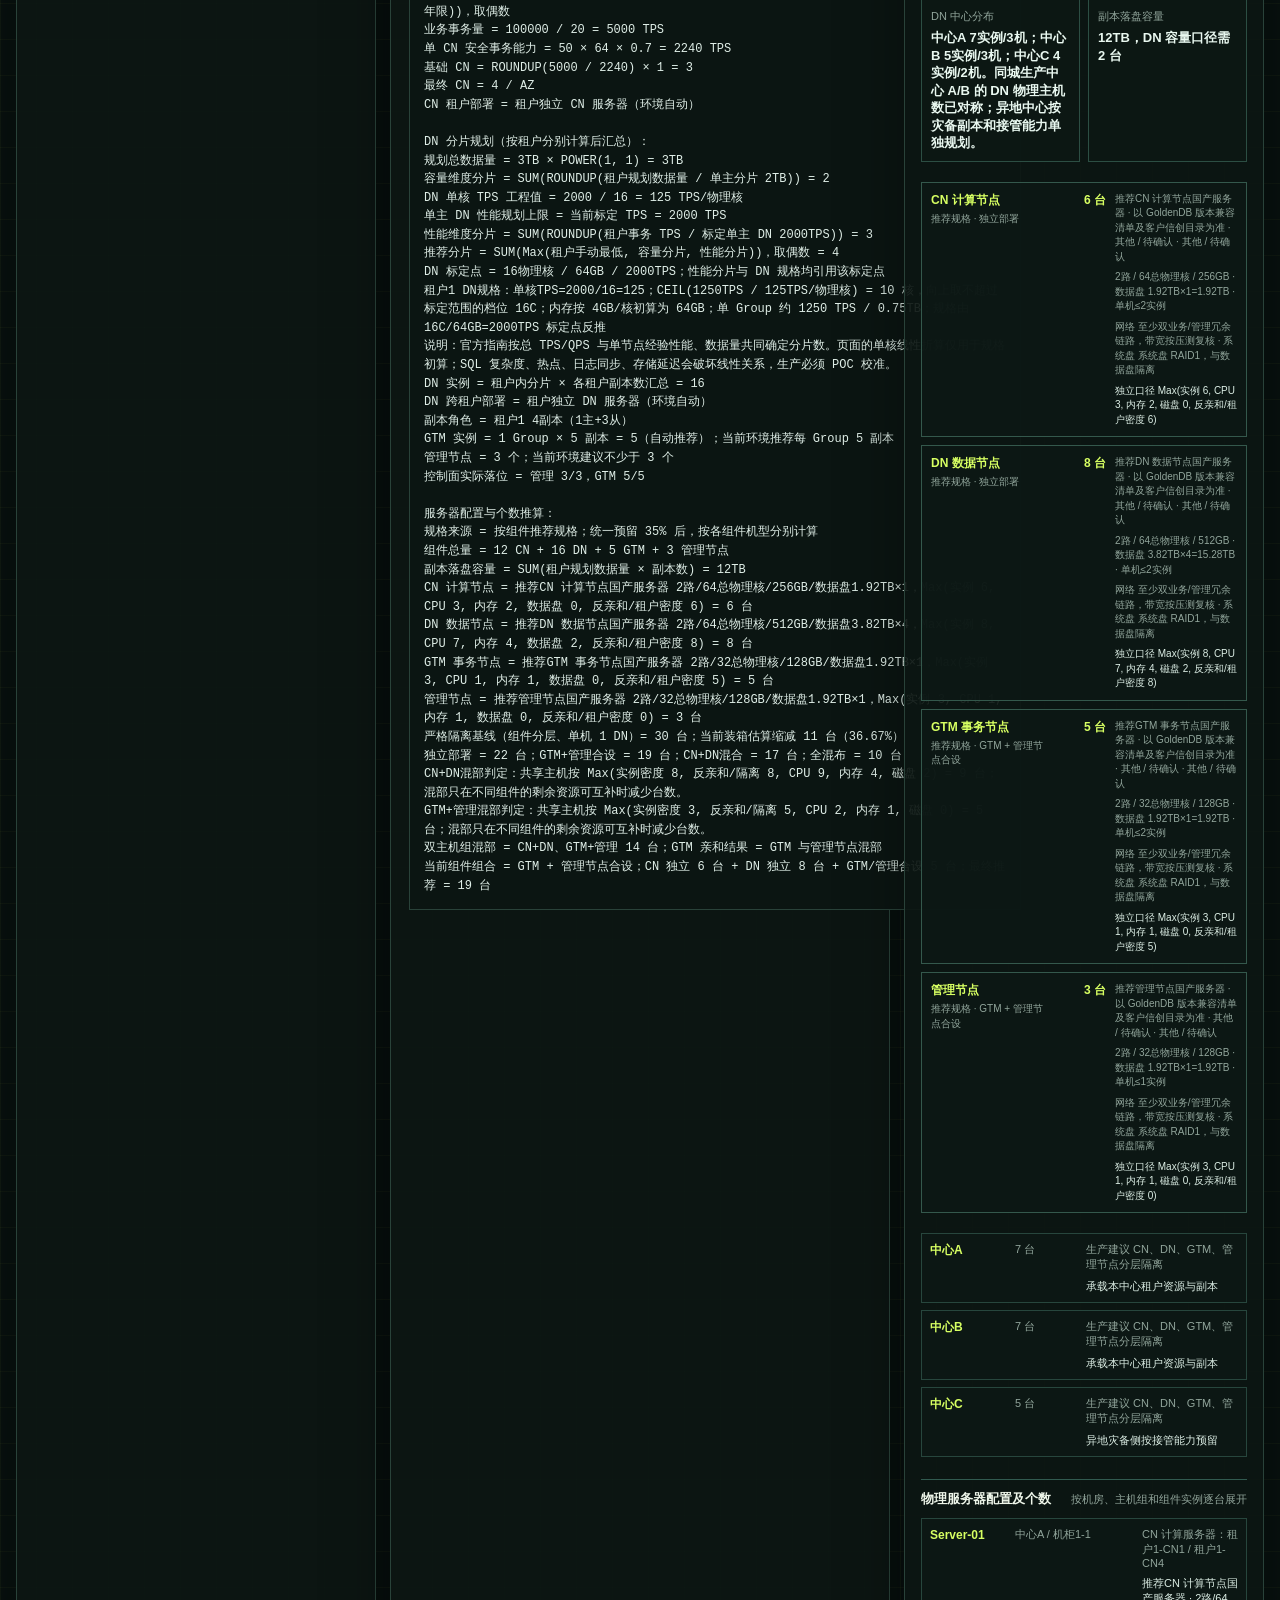
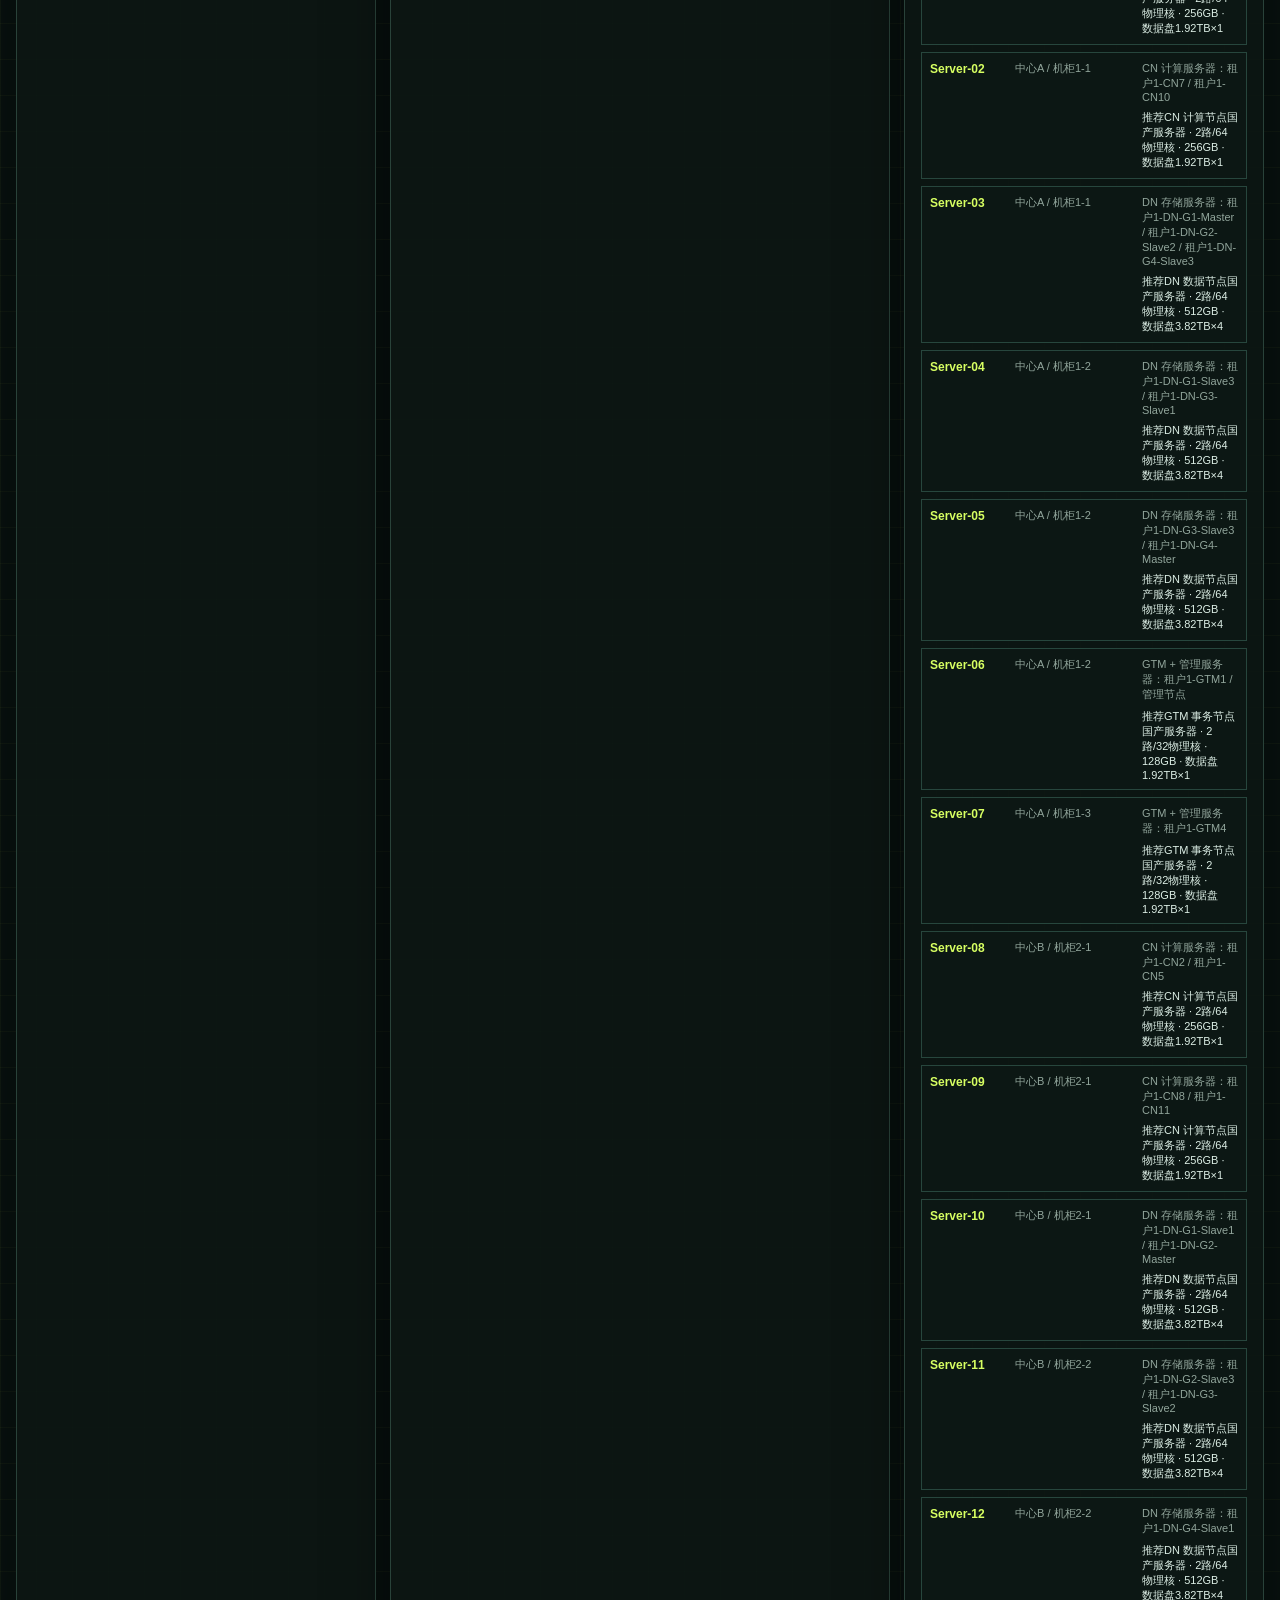
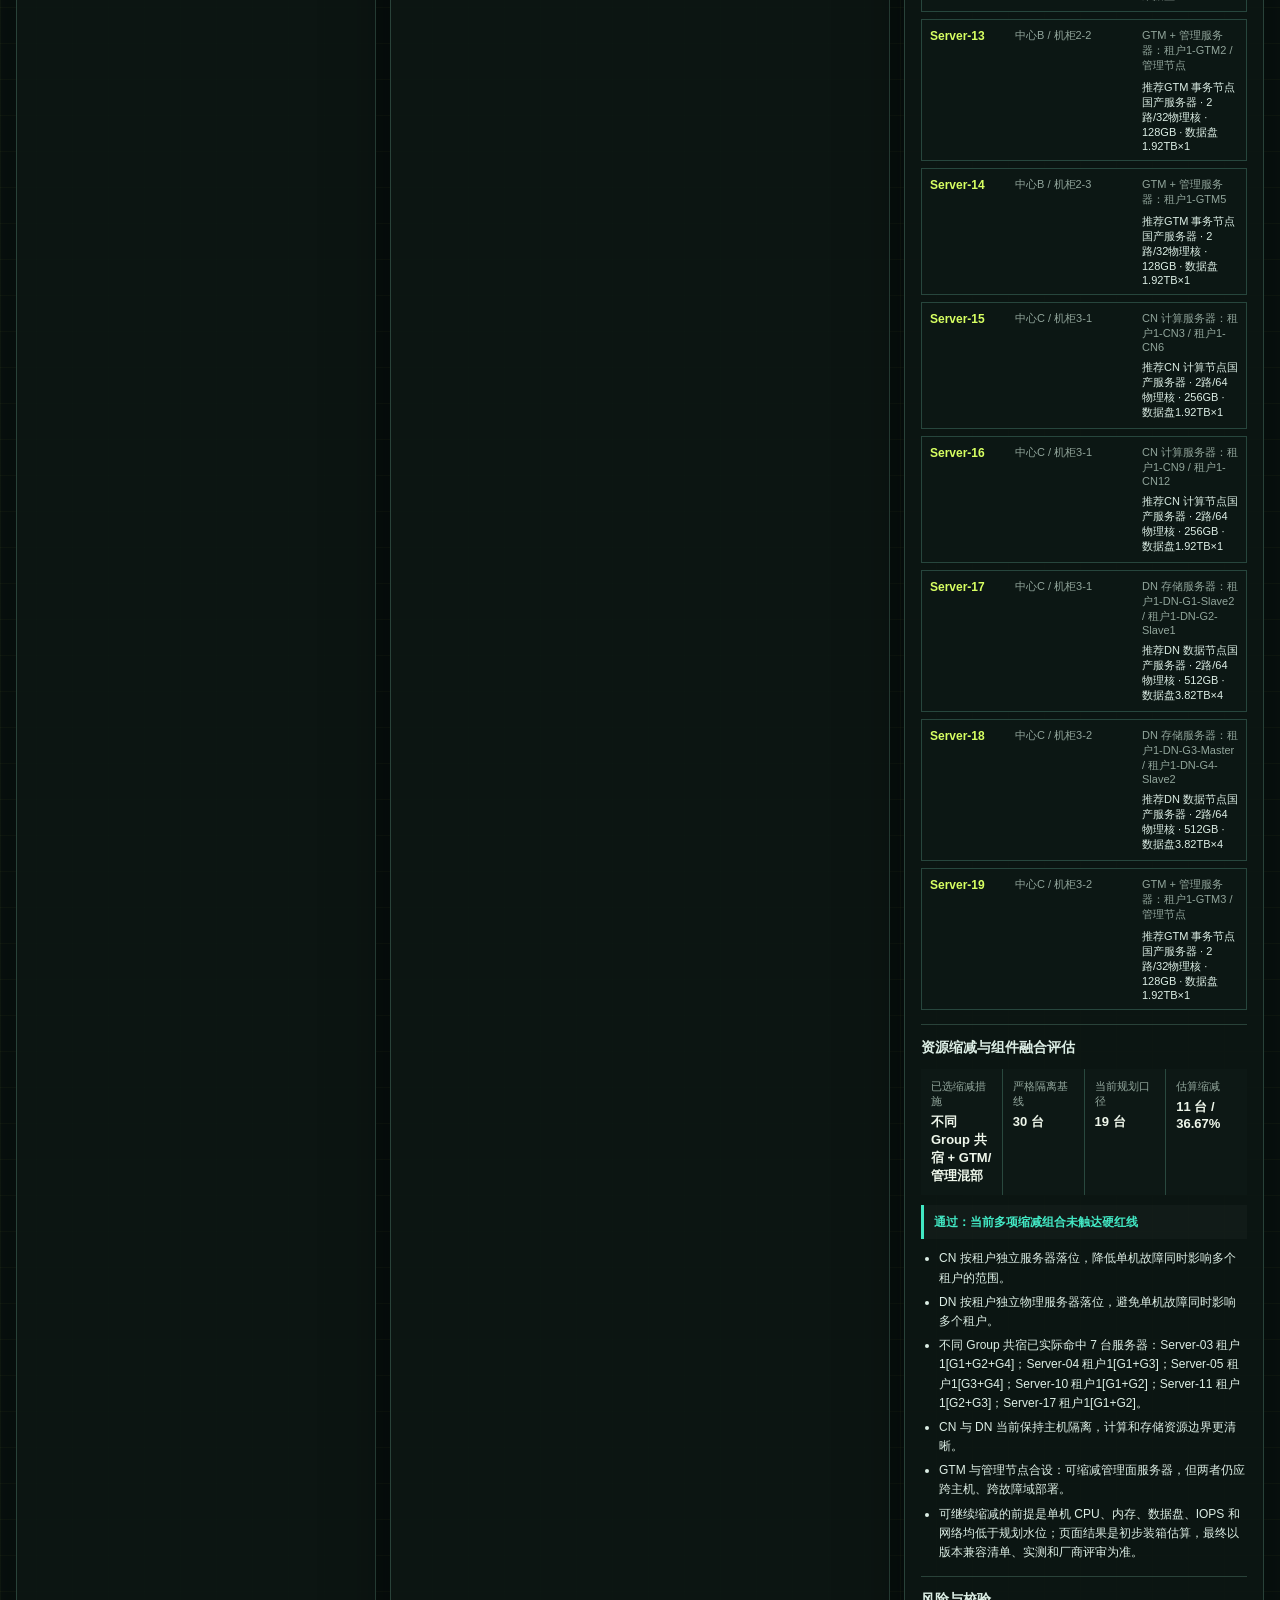
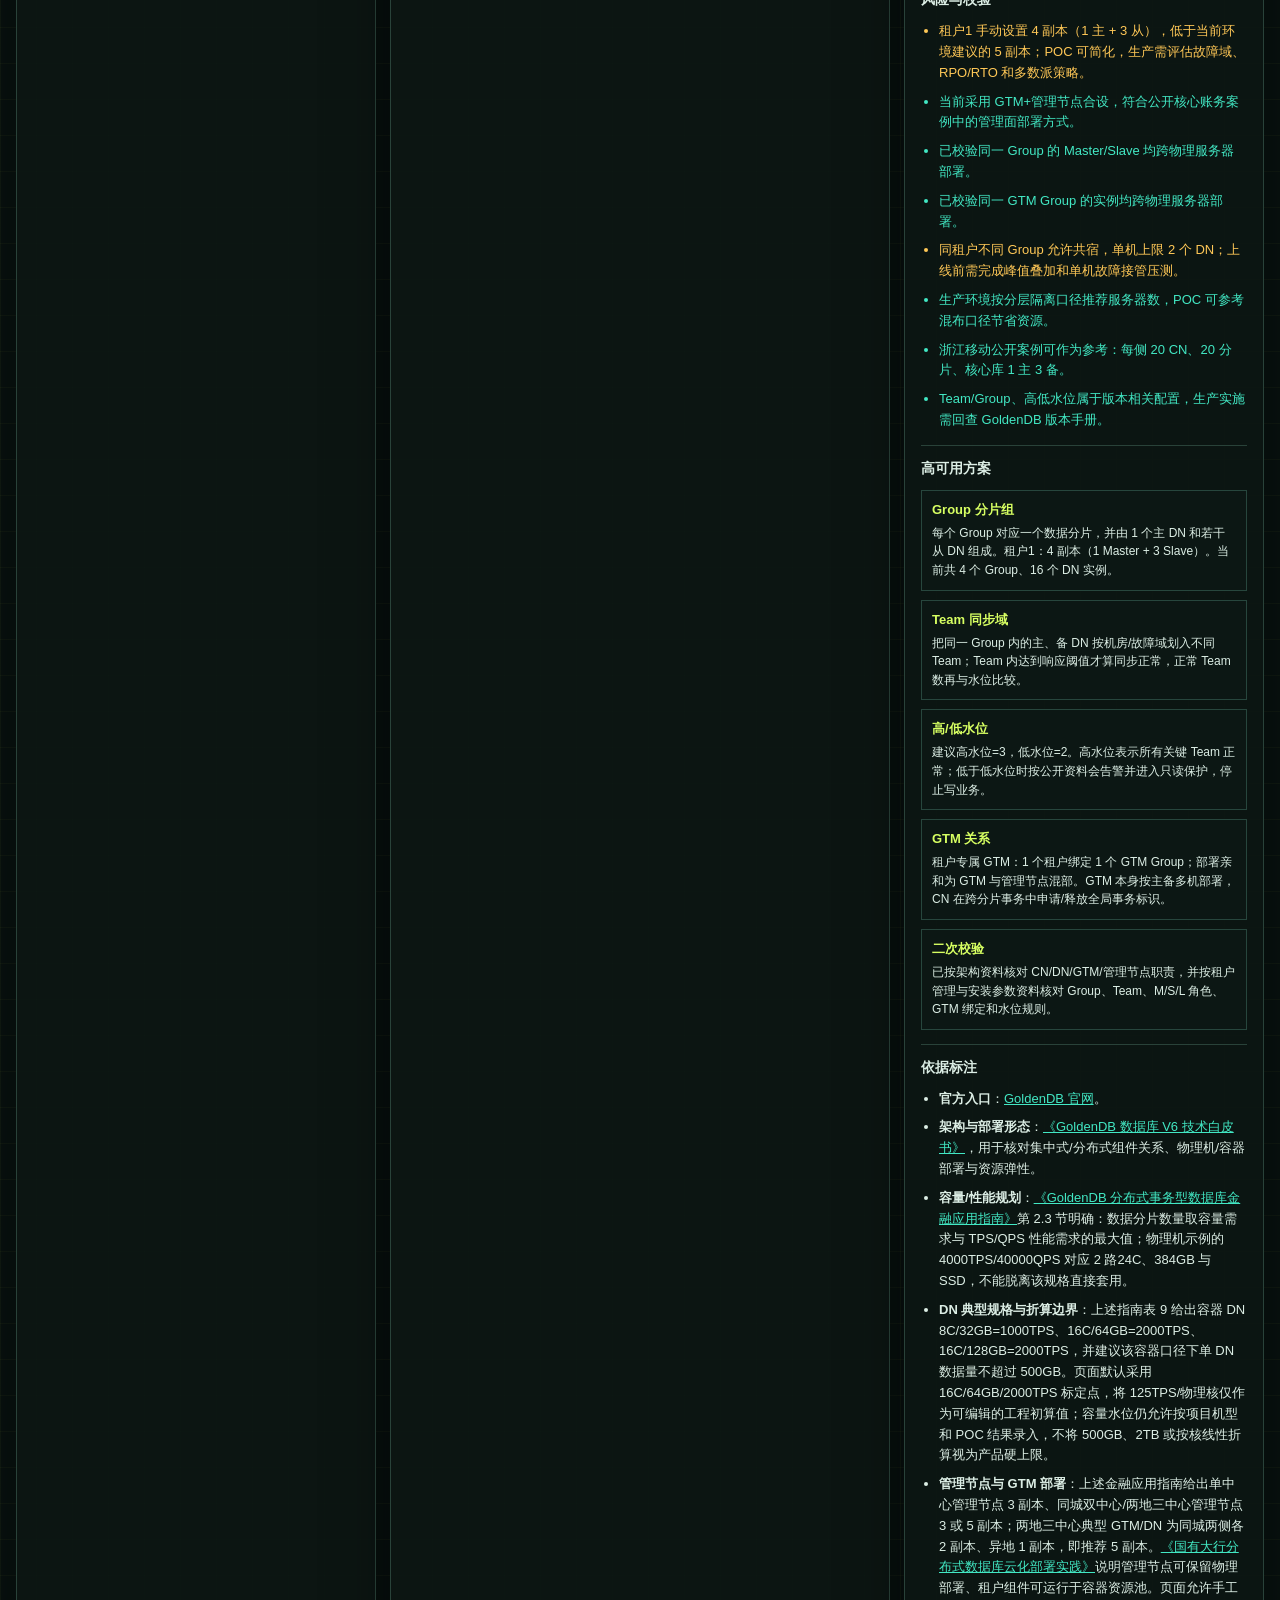
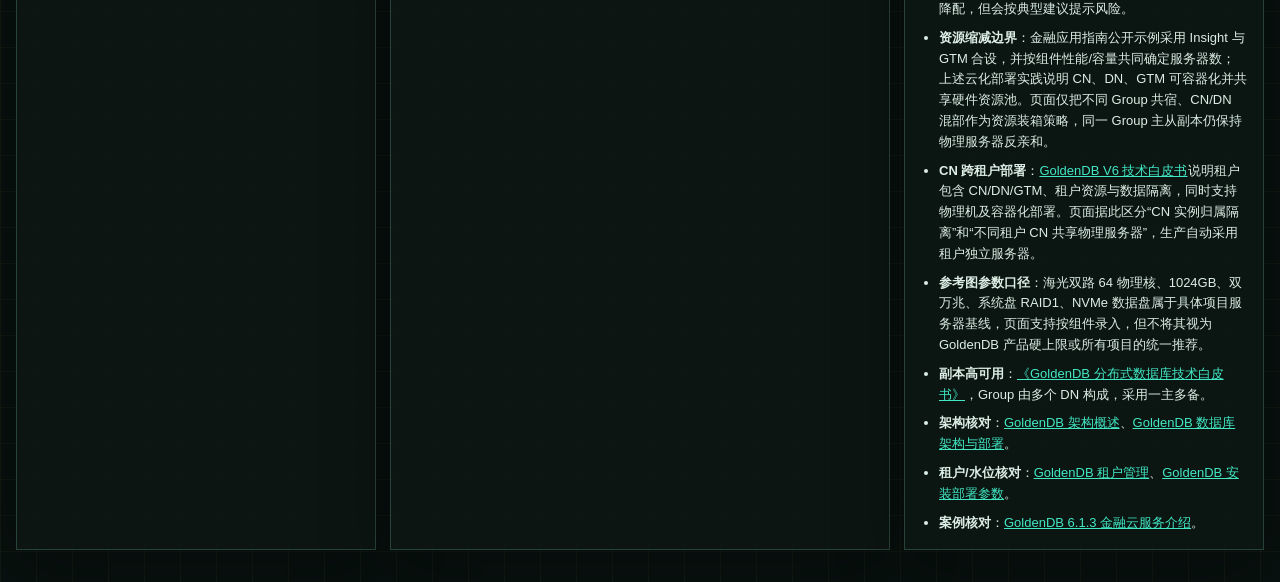
==== commit 53df3940: "deploy: publish GoldenDB designer 311d995" ====
--- a/index.html
+++ b/index.html
@@ -119,19 +119,54 @@
 
             <div class="section-headline parameter-headline">
               <div>
-                <span class="section-label">DN 分片规划水位</span>
-                <small>容量和 TPS 均指单个主 DN（单分片）的规划水位；2TB、4000TPS 是公开指南基准，并非产品硬上限，生产应以同规格 POC 压测校准。副本数在各租户中手动设置。</small>
-              </div>
-            </div>
-            <div class="grid-two">
-              <label class="field">
-                <span>单主 DN（单分片）容量水位 TB</span>
-                <input id="maxShardTb" type="number" min="0.1" step="0.1" value="2">
-              </label>
-              <label class="field">
-                <span>单主 DN（单分片）TPS 水位</span>
-                <input id="safeShardTps" type="number" min="1" value="4000">
-              </label>
+                <span class="section-label">DN 分片与单节点规格规划</span>
+                <small>录入容量水位和同一套 DN 性能标定，页面统一计算单核 TPS、性能分片数及每分片 DN 规格。标定仅用于初算，生产必须使用同机型、同 SQL 模型完成 POC 校准。</small>
+              </div>
+            </div>
+            <div class="dn-planning-section">
+              <section class="dn-planning-group">
+                <div class="dn-planning-group-title">
+                  <strong>规划输入</strong>
+                  <span>容量水位独立参与容量分片；核数、内存和 TPS 必须来自同一标定规格。</span>
+                </div>
+                <div class="grid-two dn-planning-fields">
+                  <label class="field">
+                    <span>单主 DN 容量水位 TB</span>
+                    <input id="maxShardTb" type="number" min="0.1" step="0.1" value="2">
+                  </label>
+                  <label class="field">
+                    <span>DN 标定物理核数</span>
+                    <input id="dnReferenceCores" type="number" min="1" value="16">
+                  </label>
+                  <label class="field">
+                    <span>DN 标定内存 GB</span>
+                    <input id="dnReferenceMemoryGb" type="number" min="1" value="64">
+                  </label>
+                  <label class="field">
+                    <span>DN 标定 TPS</span>
+                    <input id="dnReferenceTps" type="number" min="1" value="2000">
+                  </label>
+                </div>
+                <p class="dn-planning-note">默认标定点：官方指南典型容器规格 16C / 64GB / 单库 2000TPS。客户机型应替换为同机型 POC 标定结果。</p>
+              </section>
+
+              <section class="dn-planning-group dn-planning-result">
+                <div class="dn-planning-group-title">
+                  <strong>自动计算结果</strong>
+                  <span>只读结果，修改上方标定参数后自动联动。</span>
+                </div>
+                <div class="grid-two dn-planning-fields">
+                  <label class="field">
+                    <span>DN 单核 TPS 工程值</span>
+                    <input id="dnSingleCoreTps" type="number" value="125" readonly>
+                  </label>
+                  <label class="field">
+                    <span>单主 DN 性能规划上限 TPS</span>
+                    <input id="safeShardTps" type="number" min="1" value="2000" readonly>
+                  </label>
+                </div>
+                <p class="dn-planning-note formula">单核 TPS = 标定 TPS ÷ 标定物理核数；单主 DN 性能上限 = 标定 TPS。该工程折算用于分片与规格初算，不是厂商性能承诺。</p>
+              </section>
             </div>
 
             <label class="toggle">
@@ -204,6 +239,14 @@
                     <option value="auto" selected>自动：生产隔离 / POC 混部</option>
                     <option value="isolated">租户独立：CN 服务器不跨租户</option>
                     <option value="shared">资源混部：不同租户 CN 共享服务器</option>
+                  </select>
+                </label>
+                <label class="field">
+                  <span>DN 跨租户部署策略</span>
+                  <select id="businessDnTenantPlacement">
+                    <option value="auto" selected>自动：生产隔离 / POC 混部</option>
+                    <option value="isolated">租户独立：DN 服务器不跨租户</option>
+                    <option value="shared">资源混部：不同租户 DN 共享服务器</option>
                   </select>
                 </label>
                 <label class="field hidden" aria-hidden="true">
@@ -225,6 +268,7 @@
                   </select>
                 </label>
               </div>
+              <div id="businessDnDensityStatus" class="density-status" aria-live="polite"></div>
               <div class="resource-toggle-grid">
                 <label class="toggle">
                   <input id="businessAllowShardColocation" type="checkbox" checked>
@@ -390,6 +434,14 @@
                     <option value="auto" selected>自动：生产隔离 / POC 混部</option>
                     <option value="isolated">租户独立：CN 服务器不跨租户</option>
                     <option value="shared">资源混部：不同租户 CN 共享服务器</option>
+                  </select>
+                </label>
+                <label class="field">
+                  <span>DN 跨租户部署策略</span>
+                  <select id="reverseDnTenantPlacement">
+                    <option value="auto" selected>自动：生产隔离 / POC 混部</option>
+                    <option value="isolated">租户独立：DN 服务器不跨租户</option>
+                    <option value="shared">资源混部：不同租户 DN 共享服务器</option>
                   </select>
                 </label>
                 <label class="field hidden" aria-hidden="true">
@@ -411,6 +463,7 @@
                   </select>
                 </label>
               </div>
+              <div id="reverseDnDensityStatus" class="density-status" aria-live="polite"></div>
               <div class="resource-toggle-grid">
                 <label class="toggle">
                   <input id="reverseAllowShardColocation" type="checkbox" checked>
@@ -497,7 +550,11 @@
           <div class="metrics">
             <div class="metric-card">
               <span id="cnPerAz">4</span>
-              <small>CN/AZ 汇总</small>
+              <small>CN 总数</small>
+            </div>
+            <div class="metric-card">
+              <span id="tenantCount">1</span>
+              <small>租户个数</small>
             </div>
             <div class="metric-card">
               <span id="shardCount">2</span>
@@ -550,8 +607,9 @@
             <ul class="source-list">
               <li><strong>官方入口</strong>：<a href="https://www.goldendb.com/" target="_blank" rel="noreferrer">GoldenDB 官网</a>。</li>
               <li><strong>架构与部署形态</strong>：<a href="https://www.zte.com.cn/content/dam/zte-site/res-www-zte-com-cn/goldendb/%E9%87%91%E7%AF%86%E4%BF%A1%E7%A7%91GoldenDB%E6%95%B0%E6%8D%AE%E5%BA%93V6%E6%8A%80%E6%9C%AF%E7%99%BD%E7%9A%AE%E4%B9%A6.pdf" target="_blank" rel="noreferrer">《GoldenDB 数据库 V6 技术白皮书》</a>，用于核对集中式/分布式组件关系、物理机/容器部署与资源弹性。</li>
-              <li><strong>容量/性能规划</strong>：<a href="https://www.zte.com.cn/content/dam/zte-site/res-www-zte-com-cn/mediares/golden_db/pdf/report2024010303.pdf" target="_blank" rel="noreferrer">《GoldenDB 分布式事务型数据库金融应用指南》</a>，分片数按容量与单分片 TPS 预估共同确定。</li>
-              <li><strong>管理节点与 GTM 部署</strong>：上述金融应用指南给出单中心管理节点 3 副本、同城双中心管理节点 3 或 5 副本等规划口径；<a href="https://www.zte.com.cn/china/about/magazine/zte-technologies/2025/12/3/5.html" target="_blank" rel="noreferrer">《国有大行分布式数据库云化部署实践》</a>说明管理节点可保留物理部署、租户组件可运行于容器资源池。页面据此提供 GTM 独立或与管理节点混部，并将“共享资源池”和“同机混部”区别处理。</li>
+              <li><strong>容量/性能规划</strong>：<a href="https://www.zte.com.cn/content/dam/zte-site/res-www-zte-com-cn/mediares/golden_db/pdf/report2024010303.pdf" target="_blank" rel="noreferrer">《GoldenDB 分布式事务型数据库金融应用指南》</a>第 2.3 节明确：数据分片数量取容量需求与 TPS/QPS 性能需求的最大值；物理机示例的 4000TPS/40000QPS 对应 2 路24C、384GB 与 SSD，不能脱离该规格直接套用。</li>
+              <li><strong>DN 典型规格与折算边界</strong>：上述指南表 9 给出容器 DN 8C/32GB=1000TPS、16C/64GB=2000TPS、16C/128GB=2000TPS，并建议该容器口径下单 DN 数据量不超过 500GB。页面默认采用 16C/64GB/2000TPS 标定点，将 125TPS/物理核仅作为可编辑的工程初算值；容量水位仍允许按项目机型和 POC 结果录入，不将 500GB、2TB 或按核线性折算视为产品硬上限。</li>
+              <li><strong>管理节点与 GTM 部署</strong>：上述金融应用指南给出单中心管理节点 3 副本、同城双中心/两地三中心管理节点 3 或 5 副本；两地三中心典型 GTM/DN 为同城两侧各 2 副本、异地 1 副本，即推荐 5 副本。<a href="https://www.zte.com.cn/china/about/magazine/zte-technologies/2025/12/3/5.html" target="_blank" rel="noreferrer">《国有大行分布式数据库云化部署实践》</a>说明管理节点可保留物理部署、租户组件可运行于容器资源池。页面允许手工降配，但会按典型建议提示风险。</li>
               <li><strong>资源缩减边界</strong>：金融应用指南公开示例采用 Insight 与 GTM 合设，并按组件性能/容量共同确定服务器数；上述云化部署实践说明 CN、DN、GTM 可容器化并共享硬件资源池。页面仅把不同 Group 共宿、CN/DN 混部作为资源装箱策略，同一 Group 主从副本仍保持物理服务器反亲和。</li>
               <li><strong>CN 跨租户部署</strong>：<a href="https://www.zte.com.cn/content/dam/zte-site/res-www-zte-com-cn/goldendb/260423-%E5%86%85%E5%AE%B9%E6%9B%B4%E6%96%B0%E7%B4%A0%E6%9D%90/%E4%B8%AD%E5%85%B4%E9%80%9A%E8%AE%AFGoldenDB%E6%95%B0%E6%8D%AE%E5%BA%93V6%E6%8A%80%E6%9C%AF%E7%99%BD%E7%9A%AE%E4%B9%A6.pdf" target="_blank" rel="noreferrer">GoldenDB V6 技术白皮书</a>说明租户包含 CN/DN/GTM、租户资源与数据隔离，同时支持物理机及容器化部署。页面据此区分“CN 实例归属隔离”和“不同租户 CN 共享物理服务器”，生产自动采用租户独立服务器。</li>
               <li><strong>参考图参数口径</strong>：海光双路 64 物理核、1024GB、双万兆、系统盘 RAID1、NVMe 数据盘属于具体项目服务器基线，页面支持按组件录入，但不将其视为 GoldenDB 产品硬上限或所有项目的统一推荐。</li>
--- a/styles.css
+++ b/styles.css
@@ -238,6 +238,73 @@
   margin-bottom: 10px;
 }
 
+.dn-planning-section {
+  margin-bottom: 12px;
+  border-block: 1px solid #29483e;
+}
+
+.dn-planning-group {
+  padding: 12px 0 2px;
+}
+
+.dn-planning-group + .dn-planning-group {
+  border-top: 1px dashed #29483e;
+}
+
+.dn-planning-group-title {
+  display: flex;
+  align-items: flex-start;
+  justify-content: space-between;
+  gap: 16px;
+  margin-bottom: 10px;
+}
+
+.dn-planning-group-title strong {
+  flex: 0 0 auto;
+  color: var(--accent);
+  font-size: 12px;
+}
+
+.dn-planning-group-title span {
+  max-width: 72%;
+  color: var(--muted);
+  font-size: 10px;
+  line-height: 1.45;
+  text-align: right;
+}
+
+.dn-planning-fields .field {
+  margin-bottom: 4px;
+}
+
+.dn-planning-fields .field > span {
+  display: flex;
+  align-items: flex-end;
+  min-height: 18px;
+}
+
+.dn-planning-result input[readonly] {
+  border-color: #477466;
+  color: var(--accent);
+  background: rgba(59, 215, 176, 0.07);
+  font-weight: 800;
+}
+
+.dn-planning-note {
+  margin: 6px 0 8px;
+  border-left: 3px solid var(--warn);
+  color: var(--muted);
+  background: rgba(255, 200, 87, 0.045);
+  padding: 7px 9px;
+  font-size: 10px;
+  line-height: 1.5;
+}
+
+.dn-planning-note.formula {
+  border-left-color: var(--teal);
+  background: rgba(59, 215, 176, 0.045);
+}
+
 .parameter-advisory {
   display: grid;
   gap: 4px;
@@ -1378,7 +1445,31 @@
 }
 
 .risk-high {
-  color: var(--danger);
+  color: #ff8f8f;
+}
+
+.risk-list li.risk-high,
+.reduction-status.risk-high {
+  border-left: 3px solid #ff5f67;
+  background: rgba(255, 66, 78, 0.13);
+  color: #ff9da3;
+  padding: 8px 10px;
+}
+
+.density-status {
+  margin-top: 10px;
+  border-left: 3px solid var(--teal);
+  background: rgba(59, 215, 176, 0.08);
+  color: #b9d7cd;
+  padding: 8px 10px;
+  font-size: 12px;
+  line-height: 1.55;
+}
+
+.density-status.invalid {
+  border-left-color: #ff5f67;
+  background: rgba(255, 66, 78, 0.13);
+  color: #ff9da3;
 }
 
 .risk-mid {
@@ -1656,49 +1747,11 @@
 }
 
 .ppt-network-board {
-  padding-top: 124px;
+  padding-top: 58px;
 }
 
 .physical-topology-board {
   padding-top: 14px;
-}
-
-.topology-policy-state {
-  position: absolute;
-  z-index: 3;
-  top: 50px;
-  left: 14px;
-  display: grid;
-  gap: 4px;
-  max-width: calc(100% - 28px);
-  background: rgba(8, 18, 15, 0.94);
-  padding: 5px 7px;
-  pointer-events: none;
-}
-
-.topology-policy-row {
-  display: flex;
-  align-items: center;
-  gap: 8px;
-  border-left: 3px solid #839b93;
-  padding: 3px 6px;
-}
-
-.topology-policy-row.active {
-  border-left-color: var(--accent);
-}
-
-.topology-policy-state strong {
-  color: var(--accent);
-  font-size: 10px;
-  white-space: nowrap;
-}
-
-.topology-policy-state span {
-  color: #dceee5;
-  font-size: 9px;
-  line-height: 1.4;
-  overflow-wrap: anywhere;
 }
 
 .ppt-workload-row {
@@ -2170,6 +2223,16 @@
     grid-template-columns: 1fr;
   }
 
+  .dn-planning-group-title {
+    display: grid;
+    gap: 4px;
+  }
+
+  .dn-planning-group-title span {
+    max-width: none;
+    text-align: left;
+  }
+
   .canvas-panel {
     padding: 12px;
   }
